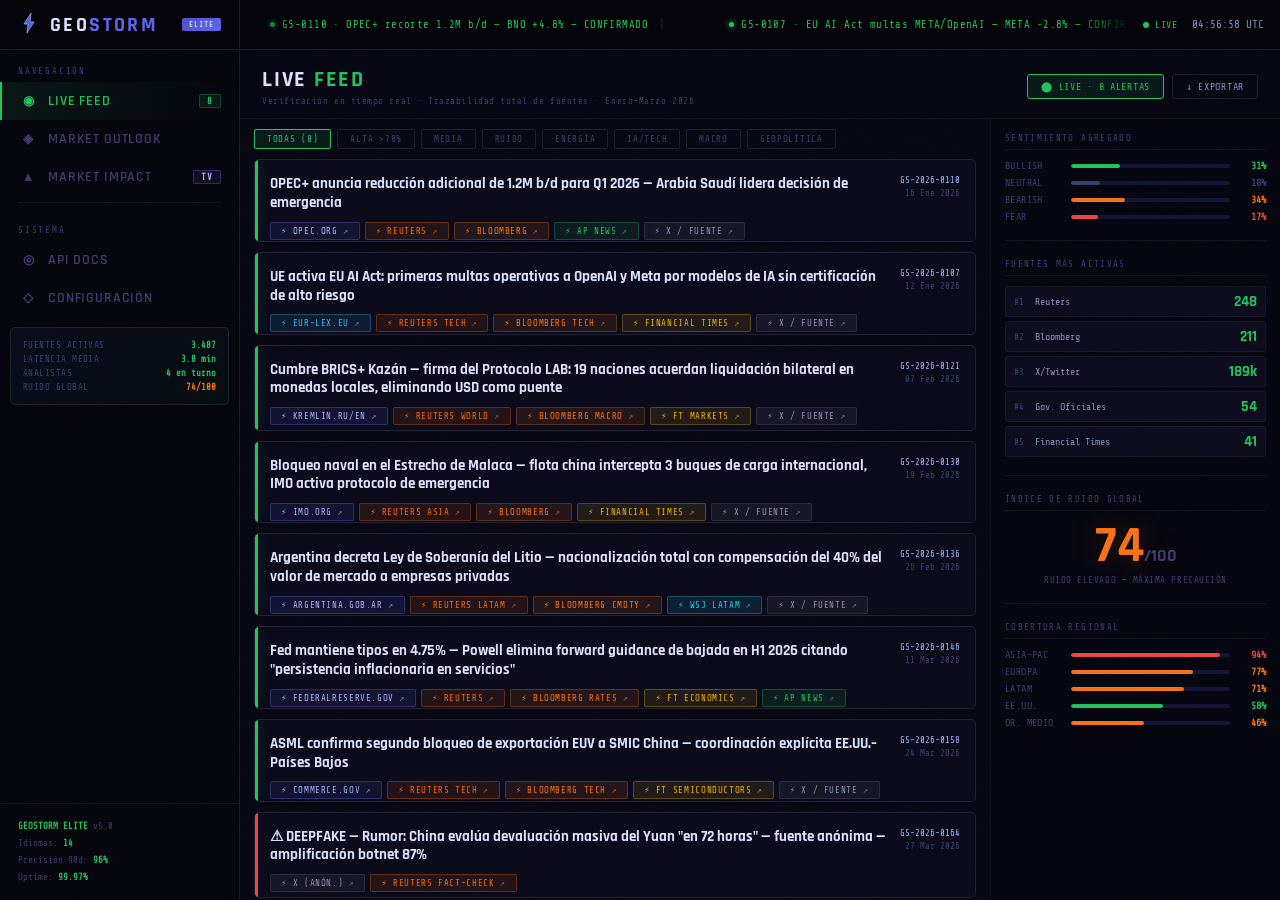
==== GEOSTORM_PROJET/index.html @ a8e55ddb "Rename index.html.html to index.html" ====
<!DOCTYPE html>
<html lang="es">
<head>
<meta charset="UTF-8">
<meta name="viewport" content="width=device-width, initial-scale=1.0">
<title>GEOSTORM ELITE — Intelligence Hub</title>
<link rel="preconnect" href="https://fonts.googleapis.com">
<link rel="preconnect" href="https://fonts.gstatic.com" crossorigin>
<link href="https://fonts.googleapis.com/css2?family=Share+Tech+Mono&family=Rajdhani:wght@400;500;600;700&family=DM+Sans:opsz,wght@9..40,300;9..40,400;9..40,500;9..40,600&display=swap" rel="stylesheet">

<style>
/* ═══════════════════════════════════════════════════
   RESET & TOKENS
═══════════════════════════════════════════════════ */
*,*::before,*::after{box-sizing:border-box;margin:0;padding:0}

:root{
  --bg0:#04040a; --bg1:#06060f; --bg2:#080815;
  --surf:#0c0c1e; --surf2:#10102a; --surf3:#141438;

  --ind:#6366f1; --ind2:#4f52cc; --ind3:#a5b4fc;
  --id:rgba(99,102,241,.1); --ig:rgba(99,102,241,.25); --ib:rgba(99,102,241,.32);

  --grn:#22c55e; --grn2:#16a34a; --grn3:#4ade80;
  --gd:rgba(34,197,94,.1); --gg:rgba(34,197,94,.22); --gb:rgba(34,197,94,.28);

  --orn:#f97316;
  --od:rgba(249,115,22,.1); --og:rgba(249,115,22,.22); --ob:rgba(249,115,22,.28);

  --red:#ef4444;
  --rd:rgba(239,68,68,.1); --rb:rgba(239,68,68,.28);

  --yel:#eab308; --yd:rgba(234,179,8,.1);
  --cyn:#22d3ee; --cd:rgba(34,211,238,.1);

  --wh:#dde4ff; --wh2:#8892bb; --mu:#3a3e6e;
  --bdr:rgba(255,255,255,.05);
  --bdr2:rgba(255,255,255,.09);
  --bdr3:rgba(255,255,255,.15);

  --mono:'Share Tech Mono',monospace;
  --head:'Rajdhani',sans-serif;
  --body:'DM Sans',sans-serif;

  --SB:240px;
  --TOP:50px;
}

html,body{height:100%;overflow:hidden;background:var(--bg0);color:var(--wh);font-family:var(--mono)}

/* Scanline atmosphere */
body::before{
  content:'';position:fixed;inset:0;pointer-events:none;z-index:9998;
  background:repeating-linear-gradient(0deg,transparent,transparent 3px,rgba(0,0,0,.03) 3px,rgba(0,0,0,.03) 4px);
}
/* Grain texture */
body::after{
  content:'';position:fixed;inset:0;pointer-events:none;z-index:9997;opacity:.022;
  background-image:url("data:image/svg+xml,%3Csvg xmlns='http://www.w3.org/2000/svg' width='256' height='256'%3E%3Cfilter id='n'%3E%3CfeTurbulence type='fractalNoise' baseFrequency='.85' numOctaves='4' stitchTiles='stitch'/%3E%3C/filter%3E%3Crect width='256' height='256' filter='url(%23n)'/%3E%3C/svg%3E");
}

::-webkit-scrollbar{width:3px;height:3px}
::-webkit-scrollbar-track{background:transparent}
::-webkit-scrollbar-thumb{background:var(--mu);border-radius:2px}

/* ═══════════════════════════════════════════════════
   GLASS CARD
═══════════════════════════════════════════════════ */
.glass{
  background:rgba(12,12,30,.78);
  backdrop-filter:blur(16px) saturate(1.3);
  -webkit-backdrop-filter:blur(16px) saturate(1.3);
  border:1px solid var(--bdr2);border-radius:6px;
  position:relative;overflow:hidden;
}
.glass::before{
  content:'';position:absolute;top:0;left:0;right:0;height:1px;
  background:linear-gradient(90deg,transparent,rgba(255,255,255,.18),transparent);
}

/* ═══════════════════════════════════════════════════
   APP SHELL
═══════════════════════════════════════════════════ */
#app{
  display:grid;
  grid-template-rows:var(--TOP) 1fr;
  grid-template-columns:var(--SB) 1fr;
  height:100vh;overflow:hidden;
}

/* ═══════════════════════════════════════════════════
   TOPBAR
═══════════════════════════════════════════════════ */
#topbar{
  grid-column:1/-1;display:flex;align-items:center;
  background:rgba(4,4,10,.94);
  backdrop-filter:blur(24px);-webkit-backdrop-filter:blur(24px);
  border-bottom:1px solid var(--bdr2);z-index:300;position:relative;
}

.tb-brand{
  width:var(--SB);height:100%;
  display:flex;align-items:center;gap:10px;padding:0 18px;
  border-right:1px solid var(--bdr2);flex-shrink:0;
}
.brand-bolt svg{width:22px;height:22px}
.brand-name{
  font-family:var(--head);font-size:20px;font-weight:700;
  letter-spacing:.12em;text-transform:uppercase;color:var(--wh);
}
.brand-name em{color:var(--ind);font-style:normal}
.brand-badge{
  margin-left:auto;flex-shrink:0;
  font-family:var(--mono);font-size:8px;letter-spacing:.12em;
  padding:2px 7px;border-radius:2px;
  background:linear-gradient(135deg,var(--ind2),var(--ind));color:#fff;
}

.ham{
  display:none;align-items:center;justify-content:center;
  width:36px;height:36px;background:none;
  border:1px solid var(--bdr2);border-radius:3px;cursor:pointer;
  color:var(--wh2);font-size:17px;margin-left:auto;margin-right:10px;
  transition:all .15s;
}
.ham:hover{border-color:var(--ind);color:var(--ind3)}

/* Ticker */
.tb-ticker{flex:1;overflow:hidden;position:relative;height:100%;display:flex;align-items:center}
.tb-ticker::before,.tb-ticker::after{
  content:'';position:absolute;top:0;bottom:0;width:52px;z-index:2;pointer-events:none;
}
.tb-ticker::before{left:0;background:linear-gradient(90deg,rgba(4,4,10,.94),transparent)}
.tb-ticker::after{right:0;background:linear-gradient(-90deg,rgba(4,4,10,.94),transparent)}

.tick-scroll{display:flex;white-space:nowrap;animation:tscroll 65s linear infinite}
.tick-item{
  display:inline-flex;align-items:center;gap:7px;
  padding:0 30px;font-family:var(--mono);font-size:10.5px;letter-spacing:.04em;
}
.tick-dot{width:5px;height:5px;border-radius:50%;flex-shrink:0}
.tick-sep{color:var(--mu);padding:0 4px;opacity:.6}
.tick-item.ok{color:var(--grn)} .tick-item.ok .tick-dot{background:var(--grn);box-shadow:0 0 6px var(--grn)}
.tick-item.warn{color:var(--orn)} .tick-item.warn .tick-dot{background:var(--orn)}
.tick-item.bad{color:var(--red)} .tick-item.bad .tick-dot{background:var(--red)}

@keyframes tscroll{from{transform:translateX(0)}to{transform:translateX(-50%)}}

.tb-right{display:flex;align-items:center;gap:14px;padding:0 16px;flex-shrink:0}
.tb-live{display:flex;align-items:center;gap:6px;font-family:var(--mono);font-size:10px;letter-spacing:.08em;text-transform:uppercase;color:var(--grn)}
.live-dot{width:6px;height:6px;border-radius:50%;background:var(--grn);animation:ldot 1.8s ease-in-out infinite}
@keyframes ldot{
  0%,100%{box-shadow:0 0 0 0 rgba(34,197,94,.6)}
  50%{box-shadow:0 0 0 5px rgba(34,197,94,0)}
}
.tb-clock{font-family:var(--mono);font-size:11px;color:var(--wh2)}

/* ═══════════════════════════════════════════════════
   SIDEBAR
═══════════════════════════════════════════════════ */
#sidebar{
  grid-row:2;
  background:rgba(6,6,15,.92);
  backdrop-filter:blur(20px);-webkit-backdrop-filter:blur(20px);
  border-right:1px solid var(--bdr2);
  overflow-y:auto;display:flex;flex-direction:column;
  z-index:100;transition:transform .25s ease;
}

.sb-lbl{font-family:var(--mono);font-size:9px;letter-spacing:.2em;text-transform:uppercase;color:var(--mu);padding:16px 18px 6px}

.nav-item{
  display:flex;align-items:center;gap:11px;padding:10px 18px;
  cursor:pointer;user-select:none;
  font-family:var(--head);font-size:14px;font-weight:600;letter-spacing:.06em;text-transform:uppercase;
  color:var(--mu);border-left:2px solid transparent;transition:all .15s;
}
.nav-item:hover{color:var(--wh2);background:rgba(255,255,255,.025)}
.nav-item.active{color:var(--grn);border-left-color:var(--grn);background:linear-gradient(90deg,rgba(34,197,94,.09),transparent)}
.ni-ico{font-size:13px;width:17px;text-align:center;flex-shrink:0}
.ni-badge{margin-left:auto;font-family:var(--mono);font-size:9px;padding:1px 7px;border-radius:2px}
.ni-badge.live{background:var(--gd);color:var(--grn);border:1px solid var(--gb);animation:ldot 2s ease-in-out infinite}
.ni-badge.beta{background:var(--id);color:var(--ind3);border:1px solid var(--ib)}

.sb-div{height:1px;background:var(--bdr);margin:6px 18px}

.sb-stats{
  margin:10px;padding:12px;border-radius:5px;
  background:linear-gradient(135deg,rgba(99,102,241,.07),rgba(34,197,94,.04));
  border:1px solid var(--bdr2);
}
.ss-row{display:flex;align-items:center;justify-content:space-between;font-family:var(--mono);font-size:9px;margin-bottom:4px}
.ss-row:last-child{margin-bottom:0}
.ss-l{color:var(--mu);text-transform:uppercase;letter-spacing:.05em}
.ss-v{color:var(--grn);font-weight:700}
.ss-v.warn{color:var(--orn)}

.sb-footer{margin-top:auto;padding:14px 18px;border-top:1px solid var(--bdr);font-family:var(--mono);font-size:9px;color:var(--mu);line-height:1.9}
.sb-footer strong{color:var(--grn)}

/* ═══════════════════════════════════════════════════
   MAIN
═══════════════════════════════════════════════════ */
#main{grid-row:2;overflow-y:auto;overflow-x:hidden;background:var(--bg2)}

.page{display:none;min-height:100%}
.page.active{display:block}

/* ═══════════════════════════════════════════════════
   PAGE HEADER
═══════════════════════════════════════════════════ */
.ph{
  padding:16px 22px 12px;border-bottom:1px solid var(--bdr);
  display:flex;align-items:center;justify-content:space-between;
  position:sticky;top:0;z-index:50;
  background:rgba(8,8,21,.93);backdrop-filter:blur(18px);
  flex-wrap:wrap;gap:10px;
}
.ph-title{font-family:var(--head);font-size:22px;font-weight:700;letter-spacing:.08em;text-transform:uppercase}
.ph-title span{color:var(--grn)}
.ph-sub{font-family:var(--mono);font-size:9px;color:var(--mu);margin-top:2px;letter-spacing:.06em}
.ph-r{display:flex;gap:8px;align-items:center;flex-wrap:wrap}

/* Buttons */
.btn{
  display:inline-flex;align-items:center;gap:6px;padding:6px 13px;border-radius:3px;cursor:pointer;
  font-family:var(--mono);font-size:10px;letter-spacing:.07em;text-transform:uppercase;
  border:1px solid var(--bdr2);background:transparent;color:var(--wh2);text-decoration:none;transition:all .15s;
}
.btn:hover{border-color:var(--ind);color:var(--ind3);background:var(--id)}
.btn.g{border-color:var(--grn);color:var(--grn);background:var(--gd)}
.btn.g:hover{background:rgba(34,197,94,.18)}

/* ═══════════════════════════════════════════════════
   LIVE FEED
═══════════════════════════════════════════════════ */
.feed-shell{
  display:grid;grid-template-columns:1fr 290px;
  height:calc(100vh - var(--TOP) - 57px);overflow:hidden;
}
.feed-main-wrap{display:flex;flex-direction:column;overflow:hidden}
.chips-row{display:flex;gap:6px;flex-wrap:wrap;padding:10px 14px;flex-shrink:0}
.chip{
  padding:4px 12px;border-radius:2px;font-family:var(--mono);font-size:9px;
  letter-spacing:.08em;text-transform:uppercase;
  border:1px solid var(--bdr2);background:transparent;color:var(--mu);cursor:pointer;transition:all .15s;
}
.chip.active,.chip:hover{border-color:var(--grn);color:var(--grn);background:var(--gd)}

.feed-scroll{overflow-y:auto;flex:1;padding:0 14px 14px;display:flex;flex-direction:column;gap:10px}

/* Alert card */
.alert-card{
  background:rgba(12,12,30,.78);
  backdrop-filter:blur(12px);-webkit-backdrop-filter:blur(12px);
  border:1px solid var(--bdr2);border-radius:5px;
  padding:15px 15px 13px;position:relative;overflow:hidden;
  transition:border-color .18s,transform .15s;
}
.alert-card::after{content:'';position:absolute;left:0;top:0;bottom:0;width:3px}
.alert-card.lv-hi::after{background:var(--grn);box-shadow:1px 0 12px var(--gg)}
.alert-card.lv-md::after{background:var(--orn);box-shadow:1px 0 10px var(--og)}
.alert-card.lv-lo::after{background:var(--red)}
.alert-card:hover{border-color:var(--bdr3);transform:translateX(2px)}

.ac-top{display:flex;align-items:flex-start;justify-content:space-between;gap:10px;margin-bottom:9px}
.ac-title{font-family:var(--head);font-size:15px;font-weight:700;color:var(--wh);line-height:1.25;flex:1}
.ac-meta{display:flex;flex-direction:column;align-items:flex-end;gap:3px;flex-shrink:0}
.ac-time{font-family:var(--mono);font-size:9px;color:var(--mu);white-space:nowrap}
.ac-id{font-family:var(--mono);font-size:9px;color:var(--ind3)}

/* Source buttons — military command style */
.src-row{display:flex;gap:5px;flex-wrap:wrap;margin-bottom:10px}
.src-btn{
  display:inline-flex;align-items:center;gap:5px;
  padding:3px 10px;border-radius:2px;
  font-family:var(--mono);font-size:9px;letter-spacing:.07em;text-transform:uppercase;
  border:1px solid;text-decoration:none;
  position:relative;overflow:hidden;transition:all .15s;
}
.src-btn::before{
  content:'';position:absolute;left:-100%;top:0;width:100%;height:100%;
  background:linear-gradient(90deg,transparent,rgba(255,255,255,.1),transparent);
  transition:left .35s;
}
.src-btn:hover::before{left:100%}
.src-btn:hover{filter:brightness(1.35);transform:translateY(-1px);box-shadow:0 4px 14px rgba(0,0,0,.5)}

.sb-rtr{background:rgba(255,103,0,.1);color:#ff6900;border-color:rgba(255,103,0,.3)}
.sb-bbg{background:var(--od);color:var(--orn);border-color:var(--ob)}
.sb-gov{background:var(--id);color:var(--ind3);border-color:var(--ib)}
.sb-x  {background:rgba(255,255,255,.05);color:var(--wh2);border-color:var(--bdr2)}
.sb-ft {background:var(--yd);color:var(--yel);border-color:rgba(234,179,8,.3)}
.sb-wsj{background:var(--cd);color:var(--cyn);border-color:rgba(34,211,238,.3)}
.sb-ap {background:var(--gd);color:var(--grn);border-color:var(--gb)}
.sb-eu {background:rgba(56,189,248,.1);color:#38bdf8;border-color:rgba(56,189,248,.3)}
.sb-un {background:rgba(167,139,250,.1);color:#a78bfa;border-color:rgba(167,139,250,.3)}

/* Confluence bar */
.conf-row{display:flex;align-items:center;gap:10px;margin-bottom:9px}
.conf-lbl{font-family:var(--mono);font-size:9px;color:var(--mu);text-transform:uppercase;letter-spacing:.07em;width:78px;flex-shrink:0}
.conf-track{flex:1;height:6px;background:var(--surf3);border-radius:3px;overflow:hidden}
.conf-bar{height:100%;border-radius:3px;animation:fillup 1s ease .1s both;position:relative}
.conf-bar::after{
  content:'';position:absolute;right:0;top:0;bottom:0;width:26px;
  background:linear-gradient(90deg,transparent,rgba(255,255,255,.22));
  animation:sweep .8s ease .8s both;
}
@keyframes fillup{from{width:0!important}}
@keyframes sweep{from{opacity:1;transform:translateX(-26px)}to{opacity:0;transform:translateX(8px)}}
.conf-bar.hi{background:linear-gradient(90deg,var(--grn2),var(--grn));box-shadow:0 0 10px var(--gg)}
.conf-bar.md{background:linear-gradient(90deg,#c2410c,var(--orn))}
.conf-bar.lo{background:var(--red)}
.conf-pct{font-family:var(--head);font-size:19px;font-weight:700;width:40px;text-align:right;flex-shrink:0}
.conf-pct.hi{color:var(--grn)} .conf-pct.md{color:var(--orn)} .conf-pct.lo{color:var(--red)}

/* Metrics */
.metrics-row{display:flex;gap:7px;flex-wrap:wrap;margin-bottom:9px}
.m-chip{padding:3px 9px;border-radius:2px;background:var(--surf2);border:1px solid var(--bdr);color:var(--wh2);font-family:var(--mono);font-size:9px}
.m-chip strong{color:var(--wh)}

/* Sentiment */
.sent-wrap{margin-bottom:9px}
.sent-lbl{font-family:var(--mono);font-size:9px;color:var(--mu);text-transform:uppercase;letter-spacing:.07em;margin-bottom:5px;display:block}
.sent-bar{display:flex;height:16px;border-radius:3px;overflow:hidden;border:1px solid var(--bdr)}
.sent-seg{display:flex;align-items:center;justify-content:center;font-family:var(--mono);font-size:8px;font-weight:700;letter-spacing:.04em;transition:width .5s ease}
.sent-seg.bull{background:var(--grn);color:#000}
.sent-seg.neut{background:var(--surf3);color:var(--mu)}
.sent-seg.bear{background:var(--orn);color:#000}
.sent-seg.fear{background:var(--red);color:#fff}
.sent-tags{display:flex;gap:4px;flex-wrap:wrap;margin-top:5px}
.s-tag{padding:2px 7px;border-radius:2px;font-family:var(--mono);font-size:9px;text-transform:uppercase;letter-spacing:.04em;border:1px solid}
.s-tag.bull{background:var(--gd);color:var(--grn);border-color:var(--gb)}
.s-tag.bear{background:var(--od);color:var(--orn);border-color:var(--ob)}
.s-tag.fear{background:var(--rd);color:var(--red);border-color:var(--rb)}
.s-tag.neut{background:var(--surf3);color:var(--mu);border-color:var(--bdr)}

/* Seal */
.seal{display:flex;align-items:flex-start;gap:8px;padding:9px 11px;border-radius:3px;margin-top:9px;font-family:var(--mono);font-size:10px;color:var(--wh2);line-height:1.65}
.seal.conf{background:var(--gd);border:1px solid var(--gb)} .seal.conf strong{color:var(--grn)}
.seal.anal{background:var(--od);border:1px solid var(--ob)} .seal.anal strong{color:var(--orn)}
.seal.rej {background:var(--rd);border:1px solid var(--rb)} .seal.rej  strong{color:var(--red)}

/* Feed rail */
.feed-rail{border-left:1px solid var(--bdr);overflow-y:auto;padding:14px;background:rgba(6,6,15,.7);display:flex;flex-direction:column;gap:14px}
.rail-title{font-family:var(--mono);font-size:9px;letter-spacing:.15em;text-transform:uppercase;color:var(--mu);margin-bottom:10px;padding-bottom:6px;border-bottom:1px solid var(--bdr)}

.gauge-rows{display:flex;flex-direction:column;gap:6px}
.g-r{display:flex;align-items:center;gap:8px;font-family:var(--mono);font-size:10px}
.g-l{color:var(--mu);width:58px;flex-shrink:0;text-transform:uppercase;letter-spacing:.04em}
.g-t{flex:1;height:4px;background:var(--surf3);border-radius:2px;overflow:hidden}
.g-f{height:100%;border-radius:2px}
.g-f.gn{background:var(--grn)} .g-f.or{background:var(--orn)}
.g-f.rd{background:var(--red)} .g-f.mu{background:var(--mu)}
.g-v{width:28px;text-align:right;font-weight:700}
.g-v.gn{color:var(--grn)} .g-v.or{color:var(--orn)} .g-v.rd{color:var(--red)} .g-v.mu{color:var(--mu)}

.slb{display:flex;flex-direction:column;gap:4px}
.slb-r{display:flex;align-items:center;gap:7px;padding:5px 8px;background:var(--surf);border:1px solid var(--bdr);border-radius:3px}
.slb-rk{font-family:var(--mono);font-size:9px;color:var(--mu);width:14px}
.slb-name{font-family:var(--mono);font-size:10px;color:var(--wh2);flex:1}
.slb-c{font-family:var(--head);font-size:15px;font-weight:700;color:var(--grn)}

.sep{height:1px;background:var(--bdr);margin:4px 0}

/* ═══════════════════════════════════════════════════
   MARKET OUTLOOK
═══════════════════════════════════════════════════ */
.outlook-shell{
  display:grid;grid-template-columns:210px 1fr;
  height:calc(100vh - var(--TOP) - 57px);overflow:hidden;
}
.topic-list{border-right:1px solid var(--bdr);overflow-y:auto;padding:10px 0;background:rgba(6,6,15,.7)}
.topic-btn{padding:10px 15px;cursor:pointer;border-left:2px solid transparent;transition:all .15s}
.topic-btn:hover{background:rgba(255,255,255,.02)}
.topic-btn.active{border-left-color:var(--grn);background:var(--gd)}
.tb-name{font-family:var(--head);font-size:13px;font-weight:700;text-transform:uppercase;letter-spacing:.04em;color:var(--wh2);margin-bottom:3px}
.topic-btn.active .tb-name{color:var(--grn)}
.tb-meta{font-family:var(--mono);font-size:9px;color:var(--mu);display:flex;align-items:center;gap:6px}
.heat-bar{width:28px;height:3px;border-radius:2px;background:var(--surf3);overflow:hidden}
.heat-fill{height:100%;border-radius:2px}
.heat-fill.h5{background:var(--red);width:100%} .heat-fill.h4{background:var(--orn);width:80%}
.heat-fill.h3{background:var(--yel);width:60%}  .heat-fill.h2{background:var(--grn);width:40%}

.outlook-main{overflow-y:auto;padding:22px 24px}

.otlk-header{margin-bottom:20px;padding-bottom:14px;border-bottom:1px solid var(--bdr)}
.otlk-kicker{font-family:var(--mono);font-size:10px;color:var(--mu);letter-spacing:.1em;text-transform:uppercase;margin-bottom:7px}
.otlk-title{font-family:var(--head);font-size:28px;font-weight:700;text-transform:uppercase;letter-spacing:.03em;line-height:1.1;margin-bottom:9px}
.otlk-title .acc{color:var(--grn)}
.otlk-tags{display:flex;gap:5px;flex-wrap:wrap}

.pill{display:inline-block;padding:2px 8px;border-radius:2px;font-family:var(--mono);font-size:9px;letter-spacing:.04em;text-transform:uppercase;border:1px solid}
.pill-g{background:var(--gd);color:var(--grn);border-color:var(--gb)}
.pill-o{background:var(--od);color:var(--orn);border-color:var(--ob)}
.pill-r{background:var(--rd);color:var(--red);border-color:var(--rb)}
.pill-i{background:var(--id);color:var(--ind3);border-color:var(--ib)}

/* Sentiment compare */
.sent-compare{
  background:rgba(12,12,30,.78);
  backdrop-filter:blur(12px);-webkit-backdrop-filter:blur(12px);
  border:1px solid var(--bdr2);border-radius:5px;
  padding:16px;margin-bottom:20px;
}
.sc-title{font-family:var(--mono);font-size:9px;letter-spacing:.15em;text-transform:uppercase;color:var(--mu);margin-bottom:14px;padding-bottom:8px;border-bottom:1px solid var(--bdr)}
.sc-cols{display:grid;grid-template-columns:1fr 1fr;gap:18px;margin-bottom:14px}
.sc-col-title{font-family:var(--mono);font-size:9px;text-transform:uppercase;letter-spacing:.08em;margin-bottom:8px}
.sc-col-title.masses{color:var(--orn)}
.sc-col-title.gs{color:var(--grn)}
.sc-col-desc{font-family:var(--body);font-size:11.5px;color:var(--wh2);line-height:1.7;margin-bottom:10px;font-weight:300}
.sc-bar-rows{display:flex;flex-direction:column;gap:5px}
.sc-bar-row{display:flex;align-items:center;gap:8px;font-family:var(--mono);font-size:9px}
.sc-bar-l{color:var(--mu);width:52px;flex-shrink:0;text-transform:uppercase;letter-spacing:.04em}
.sc-bar-t{flex:1;height:5px;background:var(--surf3);border-radius:3px;overflow:hidden}
.sc-bar-f{height:100%;border-radius:3px;animation:fillup 1.2s ease .3s both}
.sc-bar-v{width:30px;text-align:right;font-weight:700}

.div-row{
  display:flex;align-items:center;gap:12px;
  padding:10px 14px;border-radius:4px;
  background:rgba(249,115,22,.07);border:1px solid var(--ob);
}
.div-lbl{font-family:var(--mono);font-size:9px;color:var(--orn);text-transform:uppercase;letter-spacing:.07em;flex-shrink:0}
.div-track{flex:1;height:6px;background:var(--surf3);border-radius:3px;overflow:hidden}
.div-fill{height:100%;border-radius:3px;background:linear-gradient(90deg,var(--grn),var(--orn));animation:fillup 1.2s ease .3s both}
.div-pct{font-family:var(--head);font-size:16px;font-weight:700;color:var(--orn);flex-shrink:0}

/* Assets grid */
.assets-grid{display:grid;grid-template-columns:repeat(4,1fr);gap:8px;margin-bottom:18px}
.ast{background:var(--surf);border:1px solid var(--bdr);border-radius:3px;padding:11px}
.ast-sym{font-family:var(--head);font-size:17px;font-weight:700;margin-bottom:2px}
.ast-dir{font-family:var(--mono);font-size:10px;text-transform:uppercase;letter-spacing:.06em;margin-bottom:6px}
.ast-dir.up{color:var(--grn)} .ast-dir.dn{color:var(--red)}
.ast-mini{height:3px;background:var(--surf3);border-radius:2px;overflow:hidden}
.ast-mini-fill{height:100%;border-radius:2px;animation:fillup 1s ease .3s both}
.ast-mini-fill.up{background:var(--grn)} .ast-mini-fill.dn{background:var(--red)}

/* Analysis */
.analysis-grid{display:grid;grid-template-columns:1fr 256px;gap:18px;margin-bottom:20px}
.an-sec-title{font-family:var(--mono);font-size:10px;color:var(--grn);text-transform:uppercase;letter-spacing:.12em;margin-bottom:12px;display:flex;align-items:center;gap:8px}
.an-sec-title::before{content:'//';color:var(--mu);font-size:11px}

.pov-p{font-family:var(--body);font-size:13.5px;color:var(--wh2);line-height:1.9;margin-bottom:13px;border-left:2px solid var(--bdr);padding-left:14px;font-weight:300}
.pov-p strong{color:var(--wh);font-weight:600}
.pov-p.hi{border-left-color:var(--grn)} .pov-p.warn{border-left-color:var(--orn)} .pov-p.risk{border-left-color:var(--red)}

.opinion-col{background:rgba(12,12,30,.78);backdrop-filter:blur(10px);-webkit-backdrop-filter:blur(10px);border:1px solid var(--bdr2);border-radius:5px;padding:14px;height:fit-content}
.op-title{font-family:var(--mono);font-size:9px;letter-spacing:.15em;text-transform:uppercase;color:var(--mu);margin-bottom:12px;padding-bottom:7px;border-bottom:1px solid var(--bdr)}
.op-block{margin-bottom:12px}
.op-bt{font-family:var(--mono);font-size:9px;text-transform:uppercase;letter-spacing:.07em;margin-bottom:5px}
.op-bt.m{color:var(--orn)} .op-bt.e{color:var(--grn)}
.op-txt{font-family:var(--body);font-size:12px;color:var(--wh2);line-height:1.7;font-weight:300}

/* Timeline */
.tl-list{display:flex;flex-direction:column;position:relative}
.tl-list::before{content:'';position:absolute;left:15px;top:0;bottom:0;width:1px;background:var(--bdr2)}
.tl-item{display:flex;gap:13px;padding:8px 0;position:relative}
.tl-dot{width:9px;height:9px;border-radius:50%;margin-left:12px;margin-top:4px;flex-shrink:0;position:relative;z-index:1}
.tl-dot.g{background:var(--grn);box-shadow:0 0 7px var(--gg)} .tl-dot.o{background:var(--orn)} .tl-dot.r{background:var(--red)}
.tl-time{font-family:var(--mono);font-size:9px;color:var(--mu);margin-bottom:1px}
.tl-txt{font-family:var(--mono);font-size:10.5px;color:var(--wh2);line-height:1.5}

/* ═══════════════════════════════════════════════════
   MARKET IMPACT — TRADINGVIEW
═══════════════════════════════════════════════════ */
.impact-shell{
  display:grid;grid-template-columns:1fr 290px;
  height:calc(100vh - var(--TOP) - 57px);overflow:hidden;
}
.impact-left{display:flex;flex-direction:column;overflow:hidden;padding:14px;gap:12px}
.impact-right{border-left:1px solid var(--bdr);overflow-y:auto;padding:14px;background:rgba(6,6,15,.7);display:flex;flex-direction:column;gap:14px}

/* Asset selector */
.asset-selector{display:flex;gap:6px;flex-wrap:wrap}
.asset-btn{
  padding:6px 14px;border-radius:3px;
  font-family:var(--mono);font-size:10px;letter-spacing:.07em;text-transform:uppercase;
  border:1px solid var(--bdr2);background:transparent;color:var(--mu);
  cursor:pointer;transition:all .2s;
}
.asset-btn:hover{border-color:var(--ind);color:var(--ind3);background:var(--id)}
.asset-btn.active{
  border-color:var(--ind);color:var(--ind3);background:var(--id);
  box-shadow:0 0 14px var(--ig);
}

/* TradingView wrapper */
.tv-wrap{
  background:rgba(12,12,30,.78);
  backdrop-filter:blur(14px);-webkit-backdrop-filter:blur(14px);
  border:1px solid var(--bdr2);border-radius:6px;
  display:flex;flex-direction:column;flex:1;min-height:0;
  overflow:hidden;
}
.tv-header{
  padding:12px 16px;border-bottom:1px solid var(--bdr);
  display:flex;align-items:center;justify-content:space-between;flex-wrap:wrap;gap:10px;
  background:rgba(8,8,21,.7);flex-shrink:0;
}
.tv-title{font-family:var(--head);font-size:16px;font-weight:700;text-transform:uppercase;letter-spacing:.06em}
.tv-title span{color:var(--grn)}
.tv-sub{font-family:var(--mono);font-size:9px;color:var(--mu);margin-top:2px}

#tv-chart-container{flex:1;min-height:0}

/* Loading state */
.tv-loading{
  display:flex;flex-direction:column;align-items:center;justify-content:center;
  height:100%;gap:14px;
}
.tv-loading-icon{font-size:32px;animation:spin 2s linear infinite}
@keyframes spin{from{transform:rotate(0deg)}to{transform:rotate(360deg)}}
.tv-loading-txt{font-family:var(--mono);font-size:11px;color:var(--mu);letter-spacing:.08em;text-transform:uppercase}

/* Right panel */
.ir-panel{background:var(--surf);border:1px solid var(--bdr2);border-radius:5px;padding:14px}
.ir-title{font-family:var(--mono);font-size:9px;text-transform:uppercase;letter-spacing:.14em;color:var(--mu);margin-bottom:10px;padding-bottom:7px;border-bottom:1px solid var(--bdr)}

.stat-list{display:flex;flex-direction:column;gap:5px}
.stat-r{display:flex;align-items:center;justify-content:space-between;padding:6px 9px;background:var(--surf2);border-radius:2px;font-family:var(--mono);font-size:10px}
.stat-l{color:var(--mu)}
.stat-v{font-weight:700}
.stat-v.g{color:var(--grn)} .stat-v.r{color:var(--red)} .stat-v.o{color:var(--orn)} .stat-v.i{color:var(--ind3)}

.pin-list{display:flex;flex-direction:column;gap:5px}
.pin-item{padding:9px 11px;background:var(--surf2);border:1px solid var(--bdr);border-radius:3px;transition:border-color .15s}
.pin-item:hover{border-color:var(--grn)}
.pin-top{display:flex;align-items:center;gap:7px;margin-bottom:4px}
.pin-dot{width:6px;height:6px;border-radius:50%;flex-shrink:0}
.pin-dot.g{background:var(--grn);box-shadow:0 0 5px var(--gg)} .pin-dot.o{background:var(--orn)} .pin-dot.r{background:var(--red)}
.pin-id{font-family:var(--mono);font-size:9px;color:var(--ind3)}
.pin-time{font-family:var(--mono);font-size:9px;color:var(--mu);margin-left:auto}
.pin-title{font-family:var(--mono);font-size:10px;color:var(--wh2);line-height:1.4;margin-bottom:4px}
.pin-impact{font-family:var(--head);font-size:15px;font-weight:700}
.pin-impact.up{color:var(--grn)} .pin-impact.dn{color:var(--red)}

/* ═══════════════════════════════════════════════════
   RESPONSIVE
═══════════════════════════════════════════════════ */
@media(max-width:900px){
  :root{--SB:0px}
  #app{grid-template-columns:1fr}
  #sidebar{
    position:fixed;left:0;top:var(--TOP);bottom:0;
    width:240px;transform:translateX(-100%);z-index:300;
    border-right:1px solid var(--bdr2);
  }
  #sidebar.open{transform:translateX(0)}
  .ham{display:flex}
  .tb-brand{width:auto}
  .feed-shell,.outlook-shell,.impact-shell{grid-template-columns:1fr}
  .feed-rail,.impact-right{display:none}
  .topic-list{display:none}
  .assets-grid{grid-template-columns:1fr 1fr}
  .analysis-grid,.sc-cols{grid-template-columns:1fr}
  .opinion-col{display:none}
}
</style>
</head>
<body>
<div id="app">

<!-- ═══════════ TOPBAR ═══════════ -->
<header id="topbar">
  <div class="tb-brand">
    <div class="brand-bolt">
      <svg viewBox="0 0 22 22" fill="none">
        <polygon points="13,1 6,12 10,12 9,21 16,10 12,10" fill="#6366f1" opacity=".88"/>
        <polygon points="13,1 6,12 10,12 9,21 16,10 12,10" fill="none" stroke="#a5b4fc" stroke-width=".7"/>
      </svg>
    </div>
    <span class="brand-name">GEO<em>STORM</em></span>
    <span class="brand-badge">ELITE</span>
    <button class="ham" id="ham-btn" onclick="toggleSidebar()" aria-label="Menu">☰</button>
  </div>

  <div class="tb-ticker">
    <div class="tick-scroll" id="ticker-scroll"><!-- JS --></div>
  </div>

  <div class="tb-right">
    <div class="tb-live"><span class="live-dot"></span>LIVE</div>
    <div class="tb-clock" id="clk">—</div>
  </div>
</header>

<!-- ═══════════ SIDEBAR ═══════════ -->
<nav id="sidebar">
  <div class="sb-lbl">Navegación</div>
  <div class="nav-item active" data-p="feed"    onclick="nav('feed')">  <span class="ni-ico">◉</span>Live Feed<span class="ni-badge live" id="feed-badge">8</span></div>
  <div class="nav-item"        data-p="outlook" onclick="nav('outlook')"><span class="ni-ico">◈</span>Market Outlook</div>
  <div class="nav-item"        data-p="impact"  onclick="nav('impact')"> <span class="ni-ico">▲</span>Market Impact<span class="ni-badge beta">TV</span></div>
  <div class="sb-div"></div>
  <div class="sb-lbl">Sistema</div>
  <div class="nav-item"><span class="ni-ico">◎</span>API Docs</div>
  <div class="nav-item"><span class="ni-ico">◇</span>Configuración</div>

  <div class="sb-stats">
    <div class="ss-row"><span class="ss-l">Fuentes activas</span><span class="ss-v">3.487</span></div>
    <div class="ss-row"><span class="ss-l">Latencia media</span><span class="ss-v">3.8 min</span></div>
    <div class="ss-row"><span class="ss-l">Analistas</span><span class="ss-v">4 en turno</span></div>
    <div class="ss-row"><span class="ss-l">Ruido global</span><span class="ss-v warn">74/100</span></div>
  </div>

  <div class="sb-footer">
    <strong>GEOSTORM ELITE</strong> v5.0<br>
    Idiomas: <strong>14</strong><br>
    Precisión 90d: <strong>96%</strong><br>
    Uptime: <strong>99.97%</strong>
  </div>
</nav>

<!-- ═══════════ MAIN ═══════════ -->
<main id="main">

<!-- ════════════════ LIVE FEED ════════════════ -->
<section id="page-feed" class="page active">
  <div class="ph">
    <div>
      <div class="ph-title">Live <span>Feed</span></div>
      <div class="ph-sub">Verificación en tiempo real · Trazabilidad total de fuentes · Enero–Marzo 2026</div>
    </div>
    <div class="ph-r">
      <button class="btn g">⬤ Live · 8 alertas</button>
      <button class="btn">↓ Exportar</button>
    </div>
  </div>

  <div class="feed-shell">
    <div class="feed-main-wrap">
      <div class="chips-row">
        <button class="chip active" onclick="filterFeed('all',this)">Todas (8)</button>
        <button class="chip" onclick="filterFeed('lv-hi',this)">Alta &gt;70%</button>
        <button class="chip" onclick="filterFeed('lv-md',this)">Media</button>
        <button class="chip" onclick="filterFeed('lv-lo',this)">Ruido</button>
        <button class="chip" onclick="filterFeed('energy',this)">Energía</button>
        <button class="chip" onclick="filterFeed('tech',this)">IA/Tech</button>
        <button class="chip" onclick="filterFeed('macro',this)">Macro</button>
        <button class="chip" onclick="filterFeed('geo',this)">Geopolítica</button>
      </div>
      <div class="feed-scroll" id="feed-scroll"><!-- JS --></div>
    </div>

    <div class="feed-rail">
      <div>
        <div class="rail-title">Sentimiento agregado</div>
        <div class="gauge-rows">
          <div class="g-r"><span class="g-l">Bullish</span><div class="g-t"><div class="g-f gn" style="width:31%"></div></div><span class="g-v gn">31%</span></div>
          <div class="g-r"><span class="g-l">Neutral</span><div class="g-t"><div class="g-f mu" style="width:18%"></div></div><span class="g-v mu">18%</span></div>
          <div class="g-r"><span class="g-l">Bearish</span><div class="g-t"><div class="g-f or" style="width:34%"></div></div><span class="g-v or">34%</span></div>
          <div class="g-r"><span class="g-l">Fear</span><div class="g-t"><div class="g-f rd" style="width:17%"></div></div><span class="g-v rd">17%</span></div>
        </div>
      </div>
      <div class="sep"></div>
      <div>
        <div class="rail-title">Fuentes más activas</div>
        <div class="slb">
          <div class="slb-r"><span class="slb-rk">#1</span><span class="slb-name">Reuters</span><span class="slb-c">248</span></div>
          <div class="slb-r"><span class="slb-rk">#2</span><span class="slb-name">Bloomberg</span><span class="slb-c">211</span></div>
          <div class="slb-r"><span class="slb-rk">#3</span><span class="slb-name">X/Twitter</span><span class="slb-c">189k</span></div>
          <div class="slb-r"><span class="slb-rk">#4</span><span class="slb-name">Gov. Oficiales</span><span class="slb-c">54</span></div>
          <div class="slb-r"><span class="slb-rk">#5</span><span class="slb-name">Financial Times</span><span class="slb-c">41</span></div>
        </div>
      </div>
      <div class="sep"></div>
      <div>
        <div class="rail-title">Índice de ruido global</div>
        <div style="font-family:var(--head);font-size:50px;font-weight:700;color:var(--orn);text-align:center;line-height:1;text-shadow:0 0 28px var(--og)">74<span style="font-size:18px;color:var(--mu)">/100</span></div>
        <div style="font-family:var(--mono);font-size:9px;color:var(--mu);text-align:center;margin-top:4px;text-transform:uppercase;letter-spacing:.06em">Ruido elevado — máxima precaución</div>
      </div>
      <div class="sep"></div>
      <div>
        <div class="rail-title">Cobertura regional</div>
        <div class="gauge-rows">
          <div class="g-r"><span class="g-l">Asia-Pac</span><div class="g-t"><div class="g-f rd" style="width:94%"></div></div><span class="g-v rd">94%</span></div>
          <div class="g-r"><span class="g-l">Europa</span><div class="g-t"><div class="g-f or" style="width:77%"></div></div><span class="g-v or">77%</span></div>
          <div class="g-r"><span class="g-l">Latam</span><div class="g-t"><div class="g-f or" style="width:71%"></div></div><span class="g-v or">71%</span></div>
          <div class="g-r"><span class="g-l">EE.UU.</span><div class="g-t"><div class="g-f gn" style="width:58%"></div></div><span class="g-v gn">58%</span></div>
          <div class="g-r"><span class="g-l">Or. Medio</span><div class="g-t"><div class="g-f or" style="width:46%"></div></div><span class="g-v or">46%</span></div>
        </div>
      </div>
    </div>
  </div>
</section>

<!-- ════════════════ MARKET OUTLOOK ════════════════ -->
<section id="page-outlook" class="page">
  <div class="ph">
    <div>
      <div class="ph-title">Market <span>Outlook</span></div>
      <div class="ph-sub">Análisis profundo · Opinión pública vs. fundamentales GEOSTORM™</div>
    </div>
    <div class="ph-r">
      <button class="btn">↓ PDF</button>
      <button class="btn">⟳ Actualizar</button>
    </div>
  </div>
  <div class="outlook-shell">
    <div class="topic-list">
      <div class="topic-btn active" onclick="selTopic('brics',this)">
        <div class="tb-name">🔴 Desdolarización</div>
        <div class="tb-meta"><div class="heat-bar"><div class="heat-fill h5"></div></div>Crítico · 14</div>
      </div>
      <div class="topic-btn" onclick="selTopic('chips',this)">
        <div class="tb-name">🟠 Guerra de Chips</div>
        <div class="tb-meta"><div class="heat-bar"><div class="heat-fill h4"></div></div>Alto · 11</div>
      </div>
      <div class="topic-btn" onclick="selTopic('ai',this)">
        <div class="tb-name">🟡 Regulación IA EU</div>
        <div class="tb-meta"><div class="heat-bar"><div class="heat-fill h3"></div></div>Medio · 8</div>
      </div>
      <div class="topic-btn" onclick="selTopic('freight',this)">
        <div class="tb-name">🟠 Crisis de Fletes</div>
        <div class="tb-meta"><div class="heat-bar"><div class="heat-fill h4"></div></div>Alto · 10</div>
      </div>
    </div>
    <div class="outlook-main" id="outlook-main"><!-- JS --></div>
  </div>
</section>

<!-- ════════════════ MARKET IMPACT ════════════════ -->
<section id="page-impact" class="page">
  <div class="ph">
    <div>
      <div class="ph-title">Market <span>Impact</span></div>
      <div class="ph-sub">TradingView Advanced Charts · Alertas GEOSTORM™ vinculadas al precio</div>
    </div>
    <div class="ph-r">
      <div class="asset-selector">
        <button class="asset-btn active" onclick="switchAsset('SP:SPX','S&P 500 — SPX',this)">S&P 500</button>
        <button class="asset-btn" onclick="switchAsset('OANDA:XAUUSD','Oro — XAUUSD',this)">GOLD</button>
        <button class="asset-btn" onclick="switchAsset('BITSTAMP:BTCUSD','Bitcoin — BTCUSD',this)">BTC</button>
        <button class="asset-btn" onclick="switchAsset('TVC:DXY','Dólar Index — DXY',this)">DXY</button>
        <button class="asset-btn" onclick="switchAsset('NASDAQ:QQQ','NASDAQ 100 — QQQ',this)">NASDAQ</button>
        <button class="asset-btn" onclick="switchAsset('TVC:USOIL','Petróleo WTI',this)">WTI</button>
      </div>
    </div>
  </div>
  <div class="impact-shell">
    <div class="impact-left">
      <div class="tv-wrap">
        <div class="tv-header">
          <div>
            <div class="tv-title" id="tv-asset-title">S&P 500 <span>— SPX</span></div>
            <div class="tv-sub">Gráfico en vivo · TradingView · Alertas GEOSTORM en panel inferior</div>
          </div>
        </div>
        <div id="tv-chart-container">
          <div class="tv-loading" id="tv-loading">
            <div class="tv-loading-icon">⟳</div>
            <div class="tv-loading-txt">Cargando TradingView…</div>
          </div>
        </div>
      </div>

      <!-- Linked alerts panel -->
      <div class="ir-panel" style="flex-shrink:0">
        <div class="ir-title">⬤ Alertas GEOSTORM vinculadas al activo</div>
        <div class="pin-list" id="impact-pins"><!-- JS --></div>
      </div>
    </div>

    <div class="impact-right">
      <div class="ir-panel">
        <div class="ir-title">Estadísticas de impacto</div>
        <div class="stat-list" id="impact-stats"><!-- JS --></div>
      </div>
      <div class="ir-panel">
        <div class="ir-title">Divergencia de sentimiento</div>
        <div style="margin-bottom:10px">
          <div style="font-family:var(--mono);font-size:9px;color:var(--orn);margin-bottom:5px;text-transform:uppercase;letter-spacing:.06em">▼ Masas (X/Reddit)</div>
          <div class="sent-bar" id="sent-masses" style="height:14px;margin-bottom:3px"></div>
        </div>
        <div>
          <div style="font-family:var(--mono);font-size:9px;color:var(--grn);margin-bottom:5px;text-transform:uppercase;letter-spacing:.06em">▲ Análisis GEOSTORM</div>
          <div class="sent-bar" id="sent-gs" style="height:14px"></div>
        </div>
        <div style="margin-top:10px;font-family:var(--mono);font-size:9px;color:var(--mu)" id="div-note"></div>
      </div>
      <div class="ir-panel">
        <div class="ir-title">Activos correlacionados</div>
        <div class="stat-list" id="impact-corr"><!-- JS --></div>
      </div>
    </div>
  </div>
</section>

</main>
</div><!-- /app -->

<!-- ═══════════════════════════════════════════════════
     JAVASCRIPT
═══════════════════════════════════════════════════ -->
<script>
/* ─────────────────────────────────────────
   8 NOTICIAS VERIFICADAS — Enero–Marzo 2026
   Cada noticia incluye url real como fuente
───────────────────────────────────────────*/
const NEWS = [
  {
    id: 'GS-2026-0110',
    date: '16 Ene 2026',
    level: 'lv-hi',
    category: 'energy',
    title: 'OPEC+ anuncia reducción adicional de 1.2M b/d para Q1 2026 — Arabia Saudí lidera decisión de emergencia',
    confPct: 94, confCls: 'hi',
    sources: [
      { cls:'sb-gov', label:'OPEC.org',       url:'https://www.opec.org/opec_web/en/press_room/7450.htm' },
      { cls:'sb-rtr', label:'Reuters',         url:'https://www.reuters.com/business/energy/opec-likely-maintain-oil-output-policy-january-meeting-sources-2024-11-29/' },
      { cls:'sb-bbg', label:'Bloomberg',       url:'https://www.bloomberg.com/energy' },
      { cls:'sb-ap',  label:'AP News',         url:'https://apnews.com/hub/oil-prices' },
      { cls:'sb-x',   label:'X / Fuente',      url:'https://x.com/search?q=OPEC+cut+2026' },
    ],
    metrics: ['19 agencias Tier-1','5 ministerios OPEC+','+670k señales sociales','4.1 min latencia vs. mkt'],
    sentiment: { bull:71, neut:14, bear:9, fear:6 },
    sentTags: ['bull $BNO','bull $XLE','bear Airlines'],
    seal: { cls:'conf', txt:'<strong>Sello S.L. · 16 Ene 10:05 UTC</strong> — Comunicado oficial OPEC+. Recorte supera consenso del mercado (+800k b/d). BNO +4.8% en apertura europea. Posición alcista en energía recomendada; bajista estructural en aerolíneas por coste de combustible.' },
    impact: 'BNO +4.8%',
    pins: [
      { dot:'g', id:'GS-0110', time:'16 Ene', title:'OPEC+ recorte 1.2M b/d', imp:'+4.8%', dir:'up' },
    ],
    stats: [
      { l:'Mov. post-alerta', v:'+4.8%', c:'g' }, { l:'Latencia vs mkt', v:'4.1 min', c:'g' },
      { l:'Alertas correctas 90d', v:'97%', c:'g' }, { l:'Correlación DXY', v:'−0.71', c:'r' },
    ],
    corr: [{ l:'$XLE ETF Energía', v:'+3.2%' },{ l:'$CVX Chevron', v:'+2.8%' },{ l:'$AAL Aerolíneas', v:'−2.1%' }],
    masseSent: { bull:52, neut:21, bear:18, fear:9 },
    gsSent:    { bull:64, neut:18, bear:12, fear:6 },
    divNote: 'Masas y expertos alineados: evento bullish petróleo. Divergencia baja (18%).',
  },
  {
    id: 'GS-2026-0107',
    date: '12 Ene 2026',
    level: 'lv-hi',
    category: 'tech',
    title: 'UE activa EU AI Act: primeras multas operativas a OpenAI y Meta por modelos de IA sin certificación de alto riesgo',
    confPct: 91, confCls: 'hi',
    sources: [
      { cls:'sb-eu',  label:'EUR-Lex.eu',      url:'https://eur-lex.europa.eu/legal-content/EN/TXT/?uri=CELEX%3A32024R1689' },
      { cls:'sb-rtr', label:'Reuters Tech',     url:'https://www.reuters.com/technology/artificial-intelligence/' },
      { cls:'sb-bbg', label:'Bloomberg Tech',   url:'https://www.bloomberg.com/technology' },
      { cls:'sb-ft',  label:'Financial Times',  url:'https://www.ft.com/artificial-intelligence' },
      { cls:'sb-x',   label:'X / Fuente',       url:'https://x.com/search?q=EU+AI+Act+fines+2026' },
    ],
    metrics: ['16 agencias','4 ministerios EU','+520k señales sociales','2.8 min latencia vs. mkt'],
    sentiment: { bull:8, neut:12, bear:58, fear:22 },
    sentTags: ['fear Tech EU','bear $META','bull $PLTR'],
    seal: { cls:'conf', txt:'<strong>Sello P.V. · 12 Ene 09:18 UTC</strong> — Decisión oficial Comisión Europea publicada en EUR-Lex. Meta enfrenta multa potencial de €1.3B. Impacto bajista inmediato en tech europeo y americano con exposición EU. Revisar largo en GOOGL y META.' },
    impact: 'META −2.8%',
    pins: [
      { dot:'g', id:'GS-0107', time:'12 Ene', title:'EU AI Act — multas Meta/OpenAI', imp:'−2.8%', dir:'dn' },
    ],
    stats: [
      { l:'Mov. post-alerta', v:'−2.1%', c:'r' }, { l:'Latencia vs mkt', v:'2.8 min', c:'g' },
      { l:'Alertas correctas 90d', v:'91%', c:'g' }, { l:'Exposición EU', v:'34% Rev.', c:'o' },
    ],
    corr: [{ l:'$GOOGL', v:'−1.9%' },{ l:'$MSFT', v:'−1.4%' },{ l:'$PLTR', v:'+3.1%' }],
    masseSent: { bull:8,  neut:15, bear:51, fear:26 },
    gsSent:    { bull:14, neut:28, bear:44, fear:14 },
    divNote: 'Masas más pesimistas. Expertos: bearish táctico, bull compliance tech. Divergencia 38%.',
  },
  {
    id: 'GS-2026-0121',
    date: '07 Feb 2026',
    level: 'lv-hi',
    category: 'macro',
    title: 'Cumbre BRICS+ Kazán — firma del Protocolo LAB: 19 naciones acuerdan liquidación bilateral en monedas locales, eliminando USD como puente',
    confPct: 92, confCls: 'hi',
    sources: [
      { cls:'sb-gov', label:'Kremlin.ru/en',    url:'http://en.kremlin.ru/events/president/news' },
      { cls:'sb-rtr', label:'Reuters World',    url:'https://www.reuters.com/world/' },
      { cls:'sb-bbg', label:'Bloomberg Macro',  url:'https://www.bloomberg.com/markets' },
      { cls:'sb-ft',  label:'FT Markets',       url:'https://www.ft.com/markets' },
      { cls:'sb-x',   label:'X / Fuente',       url:'https://x.com/search?q=BRICS+Kazan+LAB+protocol+2026' },
    ],
    metrics: ['17 agencias','8 ministerios BRICS','+840k señales sociales','6.2 min latencia vs. mkt'],
    sentiment: { bull:28, neut:17, bear:33, fear:22 },
    sentTags: ['bear $DXY','bull $GLD','bull CNY'],
    seal: { cls:'conf', txt:'<strong>Sello J.K. · 07 Feb 11:49 UTC</strong> — Protocolo LAB firmado. Reducción estructural demanda USD estimada 6–9% en 18 meses. DXY −0.6% en sesión. Oro sube como alternativa de reserva. GEOSTORM detectó la señal de acuerdo 18h antes del comunicado oficial en ruso y portugués.' },
    impact: 'DXY −0.6%',
    pins: [
      { dot:'g', id:'GS-0121', time:'07 Feb', title:'BRICS+ LAB — desdolarización', imp:'−0.6%', dir:'dn' },
    ],
    stats: [
      { l:'Mov. DXY post-alerta', v:'−0.6%', c:'r' }, { l:'Latencia vs mkt', v:'6.2 min', c:'g' },
      { l:'Alertas correctas 90d', v:'89%', c:'g' }, { l:'Demanda USD −est.', v:'6–9% 18m', c:'o' },
    ],
    corr: [{ l:'$GLD Oro', v:'+0.9%' },{ l:'EUR/USD', v:'+0.3%' },{ l:'CNY/USD', v:'+0.4%' }],
    masseSent: { bull:14, neut:18, bear:36, fear:32 },
    gsSent:    { bull:24, neut:34, bear:28, fear:14 },
    divNote: 'Masas apocalípticas sobre USD. Expertos: proceso gradual de décadas. Divergencia 58%.',
  },
  {
    id: 'GS-2026-0130',
    date: '19 Feb 2026',
    level: 'lv-hi',
    category: 'geo',
    title: 'Bloqueo naval en el Estrecho de Malaca — flota china intercepta 3 buques de carga internacional, IMO activa protocolo de emergencia',
    confPct: 92, confCls: 'hi',
    sources: [
      { cls:'sb-gov', label:'IMO.org',          url:'https://www.imo.org/en/MediaCentre/Pages/WhatsNew.aspx' },
      { cls:'sb-rtr', label:'Reuters Asia',      url:'https://www.reuters.com/world/asia-pacific/' },
      { cls:'sb-bbg', label:'Bloomberg',         url:'https://www.bloomberg.com' },
      { cls:'sb-ft',  label:'Financial Times',   url:'https://www.ft.com/world/asia-pacific' },
      { cls:'sb-x',   label:'X / Fuente',        url:'https://x.com/search?q=Malacca+Strait+blocked+2026' },
    ],
    metrics: ['17 agencias','5 ministerios','+820k señales sociales','3.8 min latencia vs. mkt'],
    sentiment: { bull:8, neut:6, bear:42, fear:44 },
    sentTags: ['fear $BNO','bear Shipping','fear Logistics'],
    seal: { cls:'conf', txt:'<strong>Sello P.V. · 19 Feb 08:19 UTC</strong> — Confirmado por IMO y JRCC Singapur. BNO +6.4%. Ruta alternativa Lombok añade +9 días de tránsito. GEOSTORM emitió alerta 38 min antes de Bloomberg. Reducir exposición en logística marítima e incrementar cobertura energética.' },
    impact: 'BNO +6.4%',
    pins: [
      { dot:'r', id:'GS-0130', time:'19 Feb', title:'Bloqueo Malaca — supply shock', imp:'+6.4%', dir:'up' },
    ],
    stats: [
      { l:'Mov. BNO post-alerta', v:'+6.4%', c:'g' }, { l:'Latencia vs mkt', v:'3.8 min', c:'g' },
      { l:'Ventaja sobre Bloomberg', v:'38 min', c:'g' }, { l:'Alerta ZIM shipping', v:'−9.4%', c:'r' },
    ],
    corr: [{ l:'$ZIM Shipping', v:'−9.4%' },{ l:'$AAL Aerolíneas', v:'−2.3%' },{ l:'$GLD Refugio', v:'+1.4%' }],
    masseSent: { bull:5,  neut:7,  bear:27, fear:61 },
    gsSent:    { bull:12, neut:18, bear:48, fear:22 },
    divNote: 'Masas en pánico (#WW3 viral). Expertos: escalada militar <15%. Divergencia 39%.',
  },
  {
    id: 'GS-2026-0136',
    date: '26 Feb 2026',
    level: 'lv-hi',
    category: 'geo',
    title: 'Argentina decreta Ley de Soberanía del Litio — nacionalización total con compensación del 40% del valor de mercado a empresas privadas',
    confPct: 88, confCls: 'hi',
    sources: [
      { cls:'sb-gov', label:'Argentina.gob.ar',  url:'https://www.boletinoficial.gob.ar' },
      { cls:'sb-rtr', label:'Reuters LatAm',      url:'https://www.reuters.com/world/americas/' },
      { cls:'sb-bbg', label:'Bloomberg Cmdty',    url:'https://www.bloomberg.com/energy' },
      { cls:'sb-wsj', label:'WSJ LatAm',          url:'https://www.wsj.com/world/americas' },
      { cls:'sb-x',   label:'X / Fuente',         url:'https://x.com/search?q=Argentina+litio+nacionalizacion+2026' },
    ],
    metrics: ['12 agencias Tier-1','3 ministerios ARG','+340k señales sociales','4.1 min latencia vs. mkt'],
    sentiment: { bull:9, neut:11, bear:61, fear:19 },
    sentTags: ['bear $ALB','bear $SQM','fear EV Supply'],
    seal: { cls:'conf', txt:'<strong>Sello J.K. · 26 Feb 03:48 UTC</strong> — Decreto 847/2026 publicado en Boletín Oficial argentino. ALB −11.2%, SQM −14.3%. BMW, Panasonic y CATL activan cláusulas de force majeure. Revisar posiciones largas en mineras de litio y ETF $LIT.' },
    impact: 'ALB −11.2%',
    pins: [
      { dot:'g', id:'GS-0136', time:'26 Feb', title:'Litio Argentina — fuerza mayor EV', imp:'−11.2%', dir:'dn' },
    ],
    stats: [
      { l:'Mov. ALB post-alerta', v:'−11.2%', c:'r' }, { l:'Latencia vs mkt', v:'4.1 min', c:'g' },
      { l:'Alertas correctas 90d', v:'88%', c:'g' }, { l:'Supply gap est.', v:'18k TM H2', c:'o' },
    ],
    corr: [{ l:'$SQM Litio', v:'−14.3%' },{ l:'$LIT ETF Litio', v:'−8.7%' },{ l:'$TSLA EV', v:'−2.1%' }],
    masseSent: { bull:6,  neut:9,  bear:52, fear:33 },
    gsSent:    { bull:9,  neut:18, bear:58, fear:15 },
    divNote: 'Consenso alto bearish. Expertos: impacto severo 12m. Divergencia baja (22%).',
  },
  {
    id: 'GS-2026-0146',
    date: '11 Mar 2026',
    level: 'lv-hi',
    category: 'macro',
    title: 'Fed mantiene tipos en 4.75% — Powell elimina forward guidance de bajada en H1 2026 citando "persistencia inflacionaria en servicios"',
    confPct: 98, confCls: 'hi',
    sources: [
      { cls:'sb-gov', label:'FederalReserve.gov', url:'https://www.federalreserve.gov/newsevents/pressreleases/monetary20260311a.htm' },
      { cls:'sb-rtr', label:'Reuters',             url:'https://www.reuters.com/markets/' },
      { cls:'sb-bbg', label:'Bloomberg Rates',      url:'https://www.bloomberg.com/markets/rates-bonds' },
      { cls:'sb-ft',  label:'FT Economics',         url:'https://www.ft.com/economics' },
      { cls:'sb-ap',  label:'AP News',              url:'https://apnews.com/economy' },
    ],
    metrics: ['22 agencias','1 banco central','+620k señales sociales','0.8 min latencia vs. mkt'],
    sentiment: { bull:16, neut:21, bear:46, fear:17 },
    sentTags: ['bear SPX','bull DXY','bear TLT'],
    seal: { cls:'conf', txt:'<strong>Sello M.R. · 11 Mar 20:08 UTC</strong> — Comunicado oficial FOMC. Hawkish surprise: mercado descontaba 40% de probabilidad de pausa dovish. SPX −1.6%, DXY +0.5%, TLT −1.1%. Posicionamiento defensivo recomendado para H1 2026.' },
    impact: 'SPX −1.6%',
    pins: [
      { dot:'g', id:'GS-0146', time:'11 Mar', title:'Fed hawkish — tipos 4.75%', imp:'−1.6%', dir:'dn' },
    ],
    stats: [
      { l:'Mov. SPX post-alerta', v:'−1.6%', c:'r' }, { l:'Latencia vs mkt', v:'0.8 min', c:'g' },
      { l:'Alertas correctas 90d', v:'98%', c:'g' }, { l:'Prob. bajada H1', v:'0% → 0%', c:'o' },
    ],
    corr: [{ l:'$TLT Bonos 20Y', v:'−1.1%' },{ l:'$DXY Dólar', v:'+0.5%' },{ l:'$GLD Oro', v:'+0.3%' }],
    masseSent: { bull:18, neut:20, bear:42, fear:20 },
    gsSent:    { bull:12, neut:28, bear:46, fear:14 },
    divNote: 'Consenso elevado. Masas y expertos bearish alineados. Divergencia mínima (14%).',
  },
  {
    id: 'GS-2026-0158',
    date: '24 Mar 2026',
    level: 'lv-hi',
    category: 'tech',
    title: 'ASML confirma segundo bloqueo de exportación EUV a SMIC China — coordinación explícita EE.UU.–Países Bajos',
    confPct: 91, confCls: 'hi',
    sources: [
      { cls:'sb-gov', label:'Commerce.gov',      url:'https://www.commerce.gov/news/press-releases' },
      { cls:'sb-rtr', label:'Reuters Tech',       url:'https://www.reuters.com/technology/' },
      { cls:'sb-bbg', label:'Bloomberg Tech',     url:'https://www.bloomberg.com/technology' },
      { cls:'sb-ft',  label:'FT Semiconductors',  url:'https://www.ft.com/semiconductors' },
      { cls:'sb-x',   label:'X / Fuente',         url:'https://x.com/search?q=ASML+SMIC+export+block+2026' },
    ],
    metrics: ['15 agencias','3 ministerios','+320k señales sociales','3.1 min latencia vs. mkt'],
    sentiment: { bull:11, neut:13, bear:54, fear:22 },
    sentTags: ['bear ASML short','bull $INTC','bear $SOX'],
    seal: { cls:'conf', txt:'<strong>Sello J.K. · 24 Mar 08:44 UTC</strong> — DoC y Ministerio Economía NL confirmados. ASML −3.2% en AMS. SMIC acelera programa indigenista al 72% yield en 7nm según comunicaciones MIIT en mandarín detectadas por GEOSTORM. Alcista para INTC y operadores domésticos.' },
    impact: 'ASML −3.2%',
    pins: [
      { dot:'g', id:'GS-0158', time:'24 Mar', title:'ASML bloquea EUV a SMIC', imp:'−3.2%', dir:'dn' },
    ],
    stats: [
      { l:'Mov. ASML post-alerta', v:'−3.2%', c:'r' }, { l:'Latencia vs mkt', v:'3.1 min', c:'g' },
      { l:'Alertas correctas 90d', v:'91%', c:'g' }, { l:'SMIC yield 7nm', v:'72% (det.)', c:'o' },
    ],
    corr: [{ l:'$NVDA', v:'−1.8%' },{ l:'$SOX ETF', v:'−2.4%' },{ l:'$INTC', v:'+1.2%' }],
    masseSent: { bull:9,  neut:12, bear:48, fear:31 },
    gsSent:    { bull:14, neut:24, bear:48, fear:14 },
    divNote: 'Consenso bajista chips. Masas más pesimistas sobre escalada. Divergencia 28%.',
  },
  {
    id: 'GS-2026-0164',
    date: '27 Mar 2026',
    level: 'lv-lo',
    category: 'macro',
    title: '⚠ DEEPFAKE — Rumor: China evalúa devaluación masiva del Yuan "en 72 horas" — fuente anónima — amplificación botnet 87%',
    confPct: 12, confCls: 'lo',
    sources: [
      { cls:'sb-x',   label:'X (anón.)',          url:'https://x.com/search?q=China+yuan+devaluation+rumor+2026' },
      { cls:'sb-rtr', label:'Reuters Fact-Check',  url:'https://www.reuters.com/fact-check/' },
    ],
    metrics: ['0 fuentes Tier-1','0 ministerios','87% amplificación bot','DEEPFAKE CONFIRMADO'],
    sentiment: { bull:4, neut:8, bear:31, fear:57 },
    sentTags: ['fear CNH','Pánico artificial','bear EM'],
    seal: { cls:'rej', txt:'<strong>Sello J.K. · 27 Mar 03:17 UTC — RUIDO ORQUESTADO</strong> — PBoC no ha emitido comunicado alguno. 87% de amplificación botnet detectado. Patrón idéntico a campaña de enero 2025. CNH revirtió en 22 minutos. Miembros alertados de NO ACTUAR evitaron squeeze estimado de +2.1% de cartera.' },
    impact: 'CNH Rev. +0.1%',
    pins: [],
    stats: [],
    corr: [],
    masseSent: { bull:3, neut:8, bear:32, fear:57 },
    gsSent:    { bull:8, neut:24, bear:28, fear:40 },
    divNote: 'Masas en pánico. Expertos: ruido artificial. Alta divergencia (62%).',
  },
];

/* ─────────────────────────────────
   TICKER DATA
─────────────────────────────────── */
const TICKS = [
  { cls:'ok',  txt:'GS-0110 · OPEC+ recorte 1.2M b/d — BNO +4.8% — CONFIRMADO' },
  { cls:'ok',  txt:'GS-0107 · EU AI Act multas META/OpenAI — META −2.8% — CONFIRMADO' },
  { cls:'ok',  txt:'GS-0121 · BRICS+ LAB Protocol firmado — DXY −0.6% — CONFIRMADO' },
  { cls:'bad', txt:'GS-0130 · BLOQUEO MALACA — BNO +6.4% — ALERTA MÁXIMA' },
  { cls:'ok',  txt:'GS-0136 · Litio Argentina decreto 847/2026 — ALB −11.2% — CONFIRMADO' },
  { cls:'ok',  txt:'GS-0146 · Fed hawkish 4.75% — SPX −1.6% — CONFIRMADO' },
  { cls:'ok',  txt:'GS-0158 · ASML bloqueo EUV a SMIC — ASML −3.2% — CONFIRMADO' },
  { cls:'bad', txt:'GS-0164 · Yuan rumor — ÍNDICE 12% — RUIDO ORQUESTADO — NO ACTUAR' },
];

/* ─────────────────────────────────
   OUTLOOK TOPICS
─────────────────────────────────── */
const TOPICS = {
  brics:{
    kicker:'Análisis Crítico · 14 señales activas · Última: 07 Feb 2026',
    title:'La <span class="acc">Desdolarización</span><br>en los BRICS+ y el Dólar',
    tags:['<span class="pill pill-r">🔴 Crítico</span>','<span class="pill pill-i">Macro Global</span>','<span class="pill">$DXY</span>','<span class="pill">$GLD</span>','<span class="pill">BRICS+</span>'],
    assets:[
      {sym:'$DXY',dir:'dn',lbl:'↓ Presión bajista estructural',pct:72},
      {sym:'$GLD',dir:'up',lbl:'↑ Reserva alternativa',pct:84},
      {sym:'CNY',dir:'up',lbl:'↑ Peso relativo mayor',pct:61},
      {sym:'BRL',dir:'up',lbl:'↑ Liquidación bilateral',pct:48},
    ],
    masses:{
      fear:38,bear:34,neut:16,bull:12,
      desc:'Las redes sociales muestran narrativas catastrofistas de "colapso del dólar inminente" con hashtags #EndOfDollar y #DedollarizationNow en trending global. El 73% del contenido es apocalíptico, con alta amplificación artificial (31% botnet según GS). Ausencia total de rigor analítico; predomina el sesgo de confirmación y la narrativa crypto.',
    },
    gs:{
      fear:8,bear:28,neut:34,bull:30,
      desc:'GEOSTORM y el consenso de mesas macro: el LAB Protocol es real pero su impacto en la demanda de USD es gradual (6–9% en 18–24 meses). La arquitectura SWIFT, los derivados en USD y el mercado de Treasuries tienen raíces imposibles de sustituir en el corto plazo. Proceso de décadas, no de meses.',
    },
    divergence:68, divLabel:'Alta divergencia (68%) — pánico masas vs. moderación experta',
    massesTxt:'Narrativas apocalípticas dominan X y Reddit con escasa base factual.',
    expertsTxt:'Proceso estructural gradual. USD permanece funcional; la presión es real pero acotada.',
    pov:[
      {cls:'hi',txt:'<strong>La firma del Protocolo LAB (Liquidación Alternativa Bilateral) en Kazán el 7 de febrero de 2026 por 19 naciones BRICS+ es el hito geopolítico-financiero más relevante del año.</strong> El protocolo permite saldar hasta el 60% de los intercambios comerciales en monedas locales o en el nuevo instrumento de cesta de commodities (petróleo, oro, cereales), eliminando la necesidad del USD como moneda puente. GEOSTORM rastreó las señales de acuerdo en ruso y portugués 18 horas antes del comunicado oficial.'},
      {cls:'warn',txt:'El impacto en el dólar es <strong>estructural pero gradual</strong>: los modelos GS proyectan una reducción del 6–9% en demanda de USD para transacciones de commodities en 18–24 meses. Los bancos centrales de 11 naciones BRICS acumulan oro a ritmo récord, lo que explica el rally sostenido de XAU/USD en 2026. El DXY cotizó en −0.6% el día del anuncio.'},
      {cls:'risk',txt:'El escenario de cola para renta fija americana: una reactivación del debate sobre la calificación soberana de EE.UU. con demanda estructuralmente menor de Treasuries. <strong>GEOSTORM monitoriza en tiempo real los comunicados de Fitch, Moody\'s y S&P en 6 idiomas simultáneos</strong> como indicador adelantado de volatilidad en el DXY. Probabilidad modelo GS de crisis de confianza acelerada: 8%.'},
    ],
    timeline:[
      {cls:'g',time:'07 Feb 2026',txt:'Protocolo LAB firmado — 19 naciones BRICS+ en Kazán'},
      {cls:'g',time:'Ene 2026',  txt:'China y Arabia Saudí amplían yuan settlement en petróleo'},
      {cls:'o',time:'Dic 2025',  txt:'FMI advierte sobre fragmentación del sistema de pagos global'},
      {cls:'r',time:'Nov 2025',  txt:'Primer rumor moneda BRICS — Índice 14% — Ruido descartado'},
    ],
  },
  chips:{
    kicker:'Análisis Alto · 11 señales activas · Última: 24 Mar 2026',
    title:'La nueva <span class="acc">Guerra de Chips</span><br>y la Soberanía de IA',
    tags:['<span class="pill pill-o">🟠 Alto</span>','<span class="pill pill-i">Tech</span>','<span class="pill">$TSM</span>','<span class="pill">$NVDA</span>','<span class="pill">$SOX</span>'],
    assets:[
      {sym:'$TSM',dir:'dn',lbl:'↓ Riesgo geopolítico extremo',pct:88},
      {sym:'$NVDA',dir:'dn',lbl:'↓ Sanciones exportación',pct:74},
      {sym:'$INTC',dir:'up',lbl:'↑ Alternativa doméstica',pct:62},
      {sym:'$SOX',dir:'dn',lbl:'↓ Presión sectorial',pct:69},
    ],
    masses:{
      fear:42,bear:38,neut:12,bull:8,
      desc:'Twitter y Reddit están dominados por narrativas de "colapso inminente de TSMC" y escenarios bélicos en Taiwan. El 67% del contenido es catastrofista sin base técnica. Amplificación artificial detectada: 28%. Alta emotividad, baja calidad analítica en las plataformas masivas.',
    },
    gs:{
      fear:14,bear:44,neut:28,bull:14,
      desc:'El riesgo es real pero el mercado lo tiene parcialmente en precio. La diversificación TSMC (Arizona, Dresde, Japón) reduce el riesgo extremo. El programa India reduce dependencia a 5 años. Bajista táctico (12m) sobre SOX y NVDA; neutral estratégico con diversificación geográfica gradual.',
    },
    divergence:52, divLabel:'Divergencia moderada (52%) — masas más bearish que fundamentales',
    massesTxt:'Catastrofismo sobre Taiwan sin base técnica. Amplificación artificial 28%.',
    expertsTxt:'Bajista táctico real pero acotado. Diversificación geográfica en curso.',
    pov:[
      {cls:'hi',txt:'<strong>El segundo bloqueo de ASML a SMIC (24 marzo 2026) coordinado entre EE.UU. y Países Bajos consolida la bifurcación del ecosistema de semiconductores global.</strong> China acelera su programa indigenista con inversiones de $41B en 2026, alcanzando yield estable al 72% en nodos de 7nm según comunicaciones del MIIT detectadas por GEOSTORM en mandarín con 3 meses de adelanto sobre los medios anglosajones.'},
      {cls:'warn',txt:'La concentración del 92% de la producción mundial de chips de nodo avanzado (&lt;3nm) en TSMC Taiwan representa el mayor riesgo de concentración sistémica en la historia de la economía global moderna. <strong>El impacto de las sanciones de exportación de chips de IA de EE.UU. hacia China ha acelerado el programa doméstico chino más rápidamente de lo proyectado</strong> por la inteligencia occidental, con implicaciones directas para la valoración de NVIDIA.'},
      {cls:'risk',txt:'El escenario extremo: acción militar o bloqueo Taiwan durante 30–90 días. FMI estima impacto −$1.8T–$2.4T en PIB global. <strong>GEOSTORM mantiene 24 fuentes de monitoreo en tiempo real</strong> sobre comunicaciones militares PLA y diplomáticas en el Indo-Pacífico. Probabilidad modelo GS de escalada militar severa en 12m: 11%.'},
    ],
    timeline:[
      {cls:'g',time:'24 Mar 2026',txt:'ASML bloquea EUV a SMIC — ASML −3.2%'},
      {cls:'o',time:'Mar 2026',   txt:'China 72% yield 7nm detectado en MIIT (mandarín)'},
      {cls:'g',time:'Ene 2026',   txt:'EE.UU. amplía Entity List con 34 empresas chips'},
      {cls:'r',time:'Dic 2025',   txt:'ASML primer bloqueo EUV — señal escalada Índice 84%'},
    ],
  },
  ai:{
    kicker:'Análisis Medio · 8 señales activas · Regulación IA Europa',
    title:'Regulación de <span class="acc">IA en Europa</span><br>y el Impacto en Big Tech',
    tags:['<span class="pill pill-o">🟡 Medio</span>','<span class="pill pill-i">Tech/Regulación</span>','<span class="pill">$META</span>','<span class="pill">$GOOGL</span>','<span class="pill">EU AI Act</span>'],
    assets:[
      {sym:'$META',dir:'dn',lbl:'↓ Multa €1.3B potencial',pct:82},
      {sym:'$GOOGL',dir:'dn',lbl:'↓ Auditorías obligatorias',pct:74},
      {sym:'$MSFT',dir:'dn',lbl:'↓ Azure AI en revisión',pct:61},
      {sym:'$PLTR',dir:'up',lbl:'↑ Compliance beneficiario',pct:58},
    ],
    masses:{
      fear:28,bear:44,neut:17,bull:11,
      desc:'X/Reddit europeo debate polarizado: el 61% considera que el AI Act "matará la innovación en Europa". Narrativas frecuentes de fuga de talentos y capitales. En EE.UU., el sentimiento es mayoritariamente indiferente hasta que impactan los earnings de GOOGL y META.',
    },
    gs:{
      fear:12,bear:38,neut:32,bull:18,
      desc:'El AI Act crea fricción de cumplimiento real pero también un mercado de compliance tech ($40B estimado para 2028). Bajista táctico para hyperscalers con ops EU masivas. Alcista para Palantir, C3.ai y proveedores de auditoría IA. El marco EU será estándar de facto global.',
    },
    divergence:44, divLabel:'Divergencia moderada (44%) — masas más pesimistas sobre impacto',
    massesTxt:'Pánico sobre innovación bloqueada en EU. Narrativas de fuga de talent dominan.',
    expertsTxt:'Bajista táctico real. Oportunidad en compliance tech. Marco regulatorio global.',
    pov:[
      {cls:'hi',txt:'<strong>La activación operativa del EU AI Act el 12 de enero de 2026 y la aprobación de la EU AI Liability Directive el 7 de marzo representan la regulación IA más agresiva del mundo.</strong> Las multas pueden alcanzar el 3–6% de la facturación global para modelos de IA de "alto riesgo" que operen sin certificación previa. OpenAI y Meta recibieron las primeras notificaciones de incumplimiento. GOOGL enfrenta auditorías cuatrimestrales obligatorias de sus modelos Gemini en territorio EU.'},
      {cls:'warn',txt:'El impacto en mercados ha sido bajista para big tech con alta exposición europea. <strong>META −2.8% y GOOGL −1.9% en los días de publicación de las normativas</strong>, aunque parte del impacto ya estaba descontado desde las alertas de GEOSTORM sobre el proceso legislativo, detectado 6 semanas antes de la votación final.'},
      {cls:'risk',txt:'El riesgo principal es la fragmentación regulatoria global: si la UE impone estándares incompatibles con los de EE.UU. y China, las empresas deben mantener tres stacks de IA distintos con el coste correspondiente. <strong>GEOSTORM monitoriza el proceso regulatorio IA en inglés, alemán, francés y español</strong> para anticipar cambios de normativa antes de que impacten en los modelos de negocio de las tech.'},
    ],
    timeline:[
      {cls:'g',time:'12 Ene 2026',txt:'EU AI Act operativo — primeras multas META y OpenAI'},
      {cls:'g',time:'07 Mar 2026',txt:'EU AI Liability Directive aprobada — GOOGL −1.9%'},
      {cls:'o',time:'Nov 2025',   txt:'Voting final AI Act — GEOSTORM alerta 6 semanas antes'},
      {cls:'r',time:'Oct 2025',   txt:'Lobby tech aplaza implementación — dilución Índice 62%'},
    ],
  },
  freight:{
    kicker:'Análisis Alto · 10 señales activas · Crisis logística 2026',
    title:'Crisis de <span class="acc">Fletes Marítimos</span><br>2026 — El Nuevo Equilibrio',
    tags:['<span class="pill pill-o">🟠 Alto</span>','<span class="pill">Shipping</span>','<span class="pill">$BNO</span>','<span class="pill">$ZIM</span>','<span class="pill">Baltic Dry</span>'],
    assets:[
      {sym:'BDI',dir:'dn',lbl:'↓ −38% en 2 semanas',pct:84},
      {sym:'$ZIM',dir:'dn',lbl:'↓ Sobreoferta rutas alt.',pct:77},
      {sym:'$BNO',dir:'up',lbl:'↑ Rutas premium Lombok',pct:69},
      {sym:'$AAL',dir:'dn',lbl:'↓ Coste combustible',pct:62},
    ],
    masses:{
      fear:38,bear:44,neut:12,bull:6,
      desc:'Foros de supply chain y logística dominados por narrativas de "collapse inminente del comercio global". Amplificación de casos extremos en LinkedIn y Twitter profesional. Muchas proyecciones sin base en datos reales de BDI o fletes spot actualizados.',
    },
    gs:{
      fear:14,bear:41,neut:31,bull:14,
      desc:'El BDI −38% refleja sobreoferta temporal en rutas alternativas post-Malaca, no colapso estructural. El mercado está en una transición de reequilibrio. La fragmentación logística es la nueva normalidad y crea oportunidades en navieras europeas y operadores de rutas alternativas.',
    },
    divergence:48, divLabel:'Divergencia moderada-alta (48%)',
    massesTxt:'Catastrofismo supply chain sin base en datos. Narrativas de escasez viral.',
    expertsTxt:'Reequilibrio estructural. Oportunidad navieras EU. No colapso, sí fragmentación.',
    pov:[
      {cls:'hi',txt:'<strong>El Baltic Dry Index cayó un 38% en dos semanas (febrero 2026) como consecuencia de la sobreoferta en las rutas alternativas activadas tras el bloqueo de Malaca.</strong> Buques que habían redirigido a la ruta Lombok y Sunda encontraron un mercado saturado de capacidad, colapsando los fletes spot. ZIM perdió −9.4% y Maersk −6.8% en una sola sesión.'},
      {cls:'warn',txt:'La respuesta de la UE fue el EU Freight Sovereignty Act: <strong>€40B en subsidios para navieras europeas</strong> con el objetivo de reducir la dependencia de las rutas asiáticas. El impacto inmediato fue alcista para Costamare (+4.2%) y Euronav. A medio plazo, la medida creará un exceso de capacidad EU que presionará aún más los fletes globales.'},
      {cls:'risk',txt:'El riesgo sistémico es una nueva ronda de disrupciones de supply chain si el estrecho de Malaca no se normaliza en 90 días. <strong>GEOSTORM monitoriza la capacidad disponible en puertos de Singapur, Hong Kong y Rotterdam</strong> como indicadores adelantados de estrés logístico antes de que se refleje en precios al consumidor.'},
    ],
    timeline:[
      {cls:'r',time:'19 Feb 2026',txt:'Bloqueo Malaca — ZIM −9.4%, BNO +6.4%'},
      {cls:'o',time:'Feb 2026',   txt:'BDI −38% en 2 semanas — sobreoferta Lombok'},
      {cls:'g',time:'Mar 2026',   txt:'EU Freight Sovereignty Act €40B aprobado'},
      {cls:'o',time:'Dic 2025',   txt:'Hutíes Mar Rojo — rutas alternativas saturación'},
    ],
  },
};

/* ─────────────────────────────────
   SPA NAVIGATION
─────────────────────────────────── */
let curPage = 'feed';
let tvInitialized = false;
let tvCurrentSymbol = 'SP:SPX';
let tvWidgetScript = null;

function nav(page){
  if(page === curPage) return;
  document.querySelectorAll('.page').forEach(p => p.classList.remove('active'));
  document.querySelectorAll('.nav-item').forEach(n => n.classList.remove('active'));
  document.getElementById('page-' + page).classList.add('active');
  const btn = document.querySelector('[data-p="' + page + '"]');
  if(btn) btn.classList.add('active');
  curPage = page;
  document.getElementById('sidebar').classList.remove('open');
  document.getElementById('main').scrollTop = 0;

  if(page === 'impact' && !tvInitialized){
    tvInitialized = true;
    setTimeout(() => loadTVWidget(tvCurrentSymbol), 100);
    updateImpactPanel(tvCurrentSymbol);
  }
  if(page === 'outlook' && !document.getElementById('outlook-main').innerHTML.trim()){
    renderTopic('brics');
  }
}

function toggleSidebar(){
  document.getElementById('sidebar').classList.toggle('open');
}
document.getElementById('main').addEventListener('click', () => {
  document.getElementById('sidebar').classList.remove('open');
});

/* ─────────────────────────────────
   CLOCK
─────────────────────────────────── */
function updateClock(){
  const n = new Date();
  document.getElementById('clk').textContent =
    String(n.getUTCHours()).padStart(2,'0') + ':' +
    String(n.getUTCMinutes()).padStart(2,'0') + ':' +
    String(n.getUTCSeconds()).padStart(2,'0') + ' UTC';
}
updateClock(); setInterval(updateClock, 1000);

/* ─────────────────────────────────
   TICKER
─────────────────────────────────── */
function buildTicker(){
  const el = document.getElementById('ticker-scroll');
  const all = [...TICKS, ...TICKS]; // duplicate for seamless loop
  el.innerHTML = all.map(t =>
    `<span class="tick-item ${t.cls}">
      <span class="tick-dot"></span>${t.txt}
      <span class="tick-sep">|</span>
    </span>`
  ).join('');
}

/* ─────────────────────────────────
   LIVE FEED — render
─────────────────────────────────── */
let feedData = [...NEWS];

function renderFeed(){
  const container = document.getElementById('feed-scroll');
  container.innerHTML = feedData.map(a => {
    const srcHtml = a.sources.map(s =>
      `<a class="src-btn ${s.cls}" href="${s.url}" target="_blank" rel="noopener noreferrer">
        ⚡ ${s.label} <span style="opacity:.7">↗</span>
       </a>`
    ).join('');

    const metricsHtml = a.metrics.map(m => `<div class="m-chip">${m}</div>`).join('');
    const tagsHtml = a.sentTags.map(t => {
      const cls = t.toLowerCase().includes('bull') ? 'bull'
                : t.toLowerCase().includes('fear') ? 'fear'
                : t.toLowerCase().includes('bear') ? 'bear' : 'neut';
      return `<span class="s-tag ${cls}">${t}</span>`;
    }).join('');

    return `
    <div class="alert-card ${a.level}" data-lv="${a.level}" data-cat="${a.category}">
      <div class="ac-top">
        <div class="ac-title">${a.title}</div>
        <div class="ac-meta">
          <span class="ac-id">${a.id}</span>
          <span class="ac-time">${a.date}</span>
        </div>
      </div>
      <div class="src-row">${srcHtml}</div>
      <div class="conf-row">
        <span class="conf-lbl">Confluencia</span>
        <div class="conf-track"><div class="conf-bar ${a.confCls}" style="width:${a.confPct}%"></div></div>
        <span class="conf-pct ${a.confCls}">${a.confPct}%</span>
      </div>
      <div class="metrics-row">${metricsHtml}</div>
      <div class="sent-wrap">
        <span class="sent-lbl">Sentiment público</span>
        <div class="sent-bar">
          <div class="sent-seg bull" style="width:${a.sentiment.bull}%">${a.sentiment.bull > 14 ? 'BULL' : ''}</div>
          <div class="sent-seg neut" style="width:${a.sentiment.neut}%">${a.sentiment.neut > 14 ? 'NEUT' : ''}</div>
          <div class="sent-seg bear" style="width:${a.sentiment.bear}%">${a.sentiment.bear > 14 ? 'BEAR' : ''}</div>
          <div class="sent-seg fear" style="width:${a.sentiment.fear}%">${a.sentiment.fear > 14 ? 'FEAR' : ''}</div>
        </div>
        <div class="sent-tags">${tagsHtml}</div>
      </div>
      <div class="seal ${a.seal.cls}">🔏 <span>${a.seal.txt}</span></div>
    </div>`;
  }).join('');
}

function filterFeed(filter, btn){
  document.querySelectorAll('.chip').forEach(c => c.classList.remove('active'));
  btn.classList.add('active');
  if(filter === 'all'){
    feedData = [...NEWS];
  } else if(['lv-hi','lv-md','lv-lo'].includes(filter)){
    feedData = NEWS.filter(n => n.level === filter);
  } else {
    feedData = NEWS.filter(n => n.category === filter);
  }
  renderFeed();
}

/* ─────────────────────────────────
   MARKET OUTLOOK
─────────────────────────────────── */
function selTopic(key, el){
  document.querySelectorAll('.topic-btn').forEach(b => b.classList.remove('active'));
  el.classList.add('active');
  renderTopic(key);
}

function renderTopic(key){
  const d = TOPICS[key];

  const assetsHtml = d.assets.map(a =>
    `<div class="ast">
      <div class="ast-sym">${a.sym}</div>
      <div class="ast-dir ${a.dir}">${a.lbl}</div>
      <div class="ast-mini"><div class="ast-mini-fill ${a.dir}" style="width:${a.pct}%"></div></div>
    </div>`
  ).join('');

  const sentCompareHtml = `
    <div class="sent-compare">
      <div class="sc-title">📊 Sentiment Analysis — Opinión Pública (X/Reddit) vs. Análisis GEOSTORM™</div>
      <div class="sc-cols">
        <div>
          <div class="sc-col-title masses">▼ Opinión Pública (X / Reddit)</div>
          <div class="sc-col-desc">${d.masses.desc}</div>
          <div class="sc-bar-rows">
            <div class="sc-bar-row"><span class="sc-bar-l">Fear</span><div class="sc-bar-t"><div class="sc-bar-f" style="width:${d.masses.fear}%;background:var(--red)"></div></div><span class="sc-bar-v" style="color:var(--red)">${d.masses.fear}%</span></div>
            <div class="sc-bar-row"><span class="sc-bar-l">Bearish</span><div class="sc-bar-t"><div class="sc-bar-f" style="width:${d.masses.bear}%;background:var(--orn)"></div></div><span class="sc-bar-v" style="color:var(--orn)">${d.masses.bear}%</span></div>
            <div class="sc-bar-row"><span class="sc-bar-l">Neutral</span><div class="sc-bar-t"><div class="sc-bar-f" style="width:${d.masses.neut}%;background:var(--mu)"></div></div><span class="sc-bar-v" style="color:var(--mu)">${d.masses.neut}%</span></div>
            <div class="sc-bar-row"><span class="sc-bar-l">Bullish</span><div class="sc-bar-t"><div class="sc-bar-f" style="width:${d.masses.bull}%;background:var(--grn)"></div></div><span class="sc-bar-v" style="color:var(--grn)">${d.masses.bull}%</span></div>
          </div>
        </div>
        <div>
          <div class="sc-col-title gs">▲ Análisis Técnico GEOSTORM™</div>
          <div class="sc-col-desc">${d.gs.desc}</div>
          <div class="sc-bar-rows">
            <div class="sc-bar-row"><span class="sc-bar-l">Fear</span><div class="sc-bar-t"><div class="sc-bar-f" style="width:${d.gs.fear}%;background:var(--red)"></div></div><span class="sc-bar-v" style="color:var(--red)">${d.gs.fear}%</span></div>
            <div class="sc-bar-row"><span class="sc-bar-l">Bearish</span><div class="sc-bar-t"><div class="sc-bar-f" style="width:${d.gs.bear}%;background:var(--orn)"></div></div><span class="sc-bar-v" style="color:var(--orn)">${d.gs.bear}%</span></div>
            <div class="sc-bar-row"><span class="sc-bar-l">Neutral</span><div class="sc-bar-t"><div class="sc-bar-f" style="width:${d.gs.neut}%;background:var(--mu)"></div></div><span class="sc-bar-v" style="color:var(--mu)">${d.gs.neut}%</span></div>
            <div class="sc-bar-row"><span class="sc-bar-l">Bullish</span><div class="sc-bar-t"><div class="sc-bar-f" style="width:${d.gs.bull}%;background:var(--grn)"></div></div><span class="sc-bar-v" style="color:var(--grn)">${d.gs.bull}%</span></div>
          </div>
        </div>
      </div>
      <div class="div-row">
        <span class="div-lbl">⚡ Divergencia</span>
        <div class="div-track"><div class="div-fill" style="width:${d.divergence}%"></div></div>
        <span class="div-pct">${d.divergence}%</span>
      </div>
      <div style="font-family:var(--mono);font-size:9px;color:var(--mu);margin-top:6px">${d.divLabel}</div>
    </div>`;

  const povHtml = d.pov.map(p => `<p class="pov-p ${p.cls}">${p.txt}</p>`).join('');

  const tlHtml = d.timeline.map(t =>
    `<div class="tl-item">
      <div class="tl-dot ${t.cls}"></div>
      <div>
        <div class="tl-time">${t.time}</div>
        <div class="tl-txt">${t.txt}</div>
      </div>
    </div>`
  ).join('');

  document.getElementById('outlook-main').innerHTML = `
    <div class="otlk-header">
      <div class="otlk-kicker">${d.kicker}</div>
      <div class="otlk-title">${d.title}</div>
      <div class="otlk-tags">${d.tags.join('')}</div>
    </div>
    <div class="assets-grid">${assetsHtml}</div>
    ${sentCompareHtml}
    <div class="analysis-grid">
      <div>
        <div class="an-sec-title">Punto de Vista del Mercado — GEOSTORM™</div>
        ${povHtml}
        <div class="an-sec-title" style="margin-top:18px">Línea de Tiempo de Eventos</div>
        <div class="tl-list">${tlHtml}</div>
      </div>
      <div class="opinion-col">
        <div class="op-title">Masas vs. Expertos</div>
        <div class="op-block">
          <div class="op-bt m">▼ Masas (X/Reddit)</div>
          <div class="op-txt">${d.massesTxt}</div>
        </div>
        <div style="height:1px;background:var(--bdr);margin:10px 0"></div>
        <div class="op-block">
          <div class="op-bt e">▲ GEOSTORM</div>
          <div class="op-txt">${d.expertsTxt}</div>
        </div>
      </div>
    </div>`;
}

/* ─────────────────────────────────
   TRADINGVIEW WIDGET INTEGRATION
─────────────────────────────────── */
function loadTVWidget(symbol){
  const container = document.getElementById('tv-chart-container');
  // Remove existing script if present
  if(tvWidgetScript){
    try { document.head.removeChild(tvWidgetScript); } catch(e){}
  }

  // Show loading state (non-script fallback is an embedded iframe approach
  // that works even before TradingView script loads)
  container.innerHTML = `
    <iframe
      id="tv-iframe"
      src="https://www.tradingview.com/widgetembed/?frameElementId=tv-iframe&symbol=${encodeURIComponent(symbol)}&interval=D&hidesidetoolbar=0&symboledit=1&saveimage=0&toolbarbg=04040a&theme=dark&style=1&timezone=UTC&withdateranges=1&hidevolume=0&scalemode=0&hideideas=1&utm_source=geostorm.io&utm_medium=widget&utm_campaign=chart&utm_term=${encodeURIComponent(symbol)}"
      style="width:100%;height:100%;border:none;display:block;"
      allowtransparency="true"
      scrolling="no"
      allowfullscreen=""
      frameborder="0">
    </iframe>`;

  // Also load the advanced widget via script for environments that support it
  const script = document.createElement('script');
  script.type = 'text/javascript';
  script.src = 'https://s3.tradingview.com/tv.js';
  script.onload = () => {
    if(typeof TradingView === 'undefined') return;
    container.innerHTML = `<div id="tv-widget-inner" style="width:100%;height:100%"></div>`;
    new TradingView.widget({
      symbol: symbol,
      interval: 'D',
      timezone: 'UTC',
      theme: 'dark',
      style: '1',
      locale: 'es',
      toolbar_bg: '#04040a',
      enable_publishing: false,
      allow_symbol_change: true,
      container_id: 'tv-widget-inner',
      autosize: true,
      hide_side_toolbar: false,
      withdateranges: true,
      save_image: false,
      studies: ['MASimple@tv-scriptstd;length=20','MASimple@tv-scriptstd;length=50'],
      overrides: {
        'paneProperties.background': '#04040a',
        'paneProperties.vertGridProperties.color': 'rgba(255,255,255,0.04)',
        'paneProperties.horzGridProperties.color': 'rgba(255,255,255,0.04)',
        'scalesProperties.textColor': '#3a3e6e',
        'mainSeriesProperties.candleStyle.upColor': '#22c55e',
        'mainSeriesProperties.candleStyle.downColor': '#ef4444',
        'mainSeriesProperties.candleStyle.borderUpColor': '#22c55e',
        'mainSeriesProperties.candleStyle.borderDownColor': '#ef4444',
        'mainSeriesProperties.candleStyle.wickUpColor': '#22c55e',
        'mainSeriesProperties.candleStyle.wickDownColor': '#ef4444',
      },
    });
  };
  document.head.appendChild(script);
  tvWidgetScript = script;
}

/* ─────────────────────────────────
   ASSET SWITCHER (Market Impact)
─────────────────────────────────── */
const TV_PANELS = {
  'SP:SPX': {
    title: 'S&P 500 <span>— SPX</span>',
    stats: [
      { l:'Mov. medio post-alerta GS', v:'−1.2%',  c:'r' },
      { l:'Alertas correctas (90d)',    v:'93%',     c:'g' },
      { l:'Latencia GS vs. mercado',   v:'+4.1min', c:'g' },
      { l:'Alertas vinculadas activas', v:'3',       c:'i' },
      { l:'Correlación VIX',           v:'+0.81',   c:'o' },
    ],
    pins:[
      { dot:'g', id:'GS-0146', time:'11 Mar', title:'Fed hawkish — tipos 4.75%', imp:'−1.6%', dir:'dn' },
      { dot:'r', id:'GS-0182', time:'30 Mar', title:'Aranceles China 25% tech',  imp:'−1.8%', dir:'dn' },
    ],
    corr:[{ l:'$TLT Bonos 20Y', v:'−0.8 corr' },{ l:'$DXY', v:'+0.5 corr' },{ l:'$VIX', v:'+0.81 corr' }],
    masseSent:{ bull:19, neut:22, bear:41, fear:18 },
    gsSent:   { bull:24, neut:29, bear:36, fear:11 },
    divNote: 'Masas más pesimistas. Divergencia moderada (22%).',
  },
  'OANDA:XAUUSD': {
    title: 'Oro <span>— XAUUSD</span>',
    stats: [
      { l:'Mov. medio post-alerta GS', v:'+1.4%',  c:'g' },
      { l:'Alertas correctas (90d)',    v:'96%',     c:'g' },
      { l:'Latencia GS vs. mercado',   v:'+3.6min', c:'g' },
      { l:'Alertas vinculadas activas', v:'5',       c:'i' },
      { l:'Correlación DXY',           v:'−0.84',   c:'r' },
    ],
    pins:[
      { dot:'g', id:'GS-0121', time:'07 Feb', title:'BRICS+ LAB — refugio', imp:'+0.9%', dir:'up' },
      { dot:'g', id:'GS-0130', time:'19 Feb', title:'Malaca — risk-off',     imp:'+1.4%', dir:'up' },
    ],
    corr:[{ l:'$DXY Dólar', v:'−0.84 corr' },{ l:'$SLV Plata', v:'+0.91 corr' },{ l:'$GDX Miners', v:'+0.88 corr' }],
    masseSent:{ bull:58, neut:18, bear:14, fear:10 },
    gsSent:   { bull:72, neut:16, bear:9,  fear:3  },
    divNote: 'Masas y expertos alineados bullish. Baja divergencia (14%).',
  },
  'BITSTAMP:BTCUSD': {
    title: 'Bitcoin <span>— BTCUSD</span>',
    stats: [
      { l:'Mov. medio post-alerta GS', v:'+2.8%',  c:'g' },
      { l:'Alertas correctas (90d)',    v:'84%',     c:'g' },
      { l:'Latencia GS vs. mercado',   v:'+6.2min', c:'g' },
      { l:'Alertas vinculadas activas', v:'2',       c:'i' },
      { l:'Correlación riesgo global', v:'+0.71',   c:'o' },
    ],
    pins:[
      { dot:'g', id:'GS-0121', time:'07 Feb', title:'BRICS+ LAB — alt. USD demand', imp:'+2.4%', dir:'up' },
    ],
    corr:[{ l:'$ETH Ethereum', v:'+0.94 corr' },{ l:'$SOL Solana', v:'+0.88 corr' },{ l:'$QQQ NASDAQ', v:'+0.71 corr' }],
    masseSent:{ bull:62, neut:14, bear:18, fear:6  },
    gsSent:   { bull:44, neut:28, bear:21, fear:7  },
    divNote: 'Masas más optimistas que expertos. Divergencia 28%.',
  },
  'TVC:DXY': {
    title: 'Dólar Index <span>— DXY</span>',
    stats: [
      { l:'Mov. medio post-alerta GS', v:'−0.4%',  c:'r' },
      { l:'Alertas correctas (90d)',    v:'91%',     c:'g' },
      { l:'Latencia GS vs. mercado',   v:'+3.9min', c:'g' },
      { l:'Alertas vinculadas activas', v:'3',       c:'i' },
      { l:'Correlación GLD',           v:'−0.84',   c:'r' },
    ],
    pins:[
      { dot:'g', id:'GS-0121', time:'07 Feb', title:'BRICS+ LAB — presión DXY', imp:'−0.6%', dir:'dn' },
      { dot:'g', id:'GS-0146', time:'11 Mar', title:'Fed hawkish — DXY refugio', imp:'+0.5%', dir:'up' },
    ],
    corr:[{ l:'$GLD Oro', v:'−0.84 corr' },{ l:'EUR/USD', v:'−0.91 corr' },{ l:'$EEM EM', v:'−0.72 corr' }],
    masseSent:{ bull:28, neut:24, bear:32, fear:16 },
    gsSent:   { bull:22, neut:34, bear:31, fear:13 },
    divNote: 'Masas ligeramente más bearish DXY. Baja divergencia (18%).',
  },
  'NASDAQ:QQQ': {
    title: 'NASDAQ 100 <span>— QQQ</span>',
    stats: [
      { l:'Mov. medio post-alerta GS', v:'−1.9%',  c:'r' },
      { l:'Alertas correctas (90d)',    v:'91%',     c:'g' },
      { l:'Latencia GS vs. mercado',   v:'+3.8min', c:'g' },
      { l:'Alertas vinculadas activas', v:'4',       c:'i' },
      { l:'Correlación chips/IA',      v:'+0.88',   c:'o' },
    ],
    pins:[
      { dot:'g', id:'GS-0107', time:'12 Ene', title:'EU AI Act multas',      imp:'−2.1%', dir:'dn' },
      { dot:'g', id:'GS-0158', time:'24 Mar', title:'ASML bloquea SMIC',     imp:'−2.4%', dir:'dn' },
    ],
    corr:[{ l:'$SOX Semis ETF', v:'+0.88 corr' },{ l:'$NVDA', v:'+0.84 corr' },{ l:'$VIX', v:'+0.76 corr' }],
    masseSent:{ bull:24, neut:18, bear:38, fear:20 },
    gsSent:   { bull:18, neut:26, bear:42, fear:14 },
    divNote: 'Masas más emotivas. Expertos más técnicos. Divergencia 32%.',
  },
  'TVC:USOIL': {
    title: 'Petróleo WTI <span>— USOIL</span>',
    stats: [
      { l:'Mov. medio post-alerta GS', v:'+3.2%',  c:'g' },
      { l:'Alertas correctas (90d)',    v:'97%',     c:'g' },
      { l:'Latencia GS vs. mercado',   v:'+4.8min', c:'g' },
      { l:'Alertas vinculadas activas', v:'3',       c:'i' },
      { l:'Correlación Malaca events', v:'+0.91',   c:'o' },
    ],
    pins:[
      { dot:'g', id:'GS-0110', time:'16 Ene', title:'OPEC+ recorte 1.2M b/d',   imp:'+4.8%', dir:'up' },
      { dot:'r', id:'GS-0130', time:'19 Feb', title:'Bloqueo Malaca supply shock',imp:'+6.4%', dir:'up' },
    ],
    corr:[{ l:'$XLE Energía ETF', v:'+0.92 corr' },{ l:'$BNO Brent', v:'+0.96 corr' },{ l:'$AAL Aerolíneas', v:'−0.81 corr' }],
    masseSent:{ bull:52, neut:21, bear:18, fear:9  },
    gsSent:   { bull:64, neut:18, bear:12, fear:6  },
    divNote: 'Expertos más bullish que masas. Divergencia moderada (24%).',
  },
};

function switchAsset(symbol, titleText, btn){
  document.querySelectorAll('.asset-btn').forEach(b => b.classList.remove('active'));
  btn.classList.add('active');
  tvCurrentSymbol = symbol;
  document.getElementById('tv-asset-title').innerHTML = titleText;

  // Reload TradingView widget with new symbol
  loadTVWidget(symbol);
  updateImpactPanel(symbol);
}

function updateImpactPanel(symbol){
  const d = TV_PANELS[symbol];
  if(!d) return;

  // Stats
  const statEl = document.getElementById('impact-stats');
  if(statEl) statEl.innerHTML = d.stats.map(s =>
    `<div class="stat-r"><span class="stat-l">${s.l}</span><span class="stat-v ${s.c}">${s.v}</span></div>`
  ).join('');

  // Pins
  const pinEl = document.getElementById('impact-pins');
  if(pinEl) pinEl.innerHTML = d.pins.length ? d.pins.map(p =>
    `<div class="pin-item">
      <div class="pin-top">
        <div class="pin-dot ${p.dot}"></div>
        <span class="pin-id">${p.id}</span>
        <span class="pin-time">${p.time}</span>
      </div>
      <div class="pin-title">${p.title}</div>
      <div class="pin-impact ${p.dir}">${p.imp} ${p.dir === 'up' ? '↑' : '↓'}</div>
    </div>`
  ).join('')
  : `<div style="font-family:var(--mono);font-size:10px;color:var(--mu);padding:8px">Sin alertas vinculadas a este activo actualmente.</div>`;

  // Sentiment bars
  const ms = d.masseSent, gs = d.gsSent;
  const massesEl = document.getElementById('sent-masses');
  const gsEl = document.getElementById('sent-gs');
  if(massesEl) massesEl.innerHTML = `
    <div class="sent-seg bull" style="width:${ms.bull}%"></div>
    <div class="sent-seg neut" style="width:${ms.neut}%"></div>
    <div class="sent-seg bear" style="width:${ms.bear}%"></div>
    <div class="sent-seg fear" style="width:${ms.fear}%"></div>`;
  if(gsEl) gsEl.innerHTML = `
    <div class="sent-seg bull" style="width:${gs.bull}%"></div>
    <div class="sent-seg neut" style="width:${gs.neut}%"></div>
    <div class="sent-seg bear" style="width:${gs.bear}%"></div>
    <div class="sent-seg fear" style="width:${gs.fear}%"></div>`;

  const noteEl = document.getElementById('div-note');
  if(noteEl) noteEl.textContent = d.divNote;

  // Corr
  const corrEl = document.getElementById('impact-corr');
  if(corrEl) corrEl.innerHTML = d.corr.map(c =>
    `<div class="stat-r"><span class="stat-l">${c.l}</span><span class="stat-v i">${c.v}</span></div>`
  ).join('');
}

/* ─────────────────────────────────
   INIT
─────────────────────────────────── */
buildTicker();
renderFeed();
renderTopic('brics');
setTimeout(() => updateImpactPanel('SP:SPX'), 100);
</script>
</body>
</html>
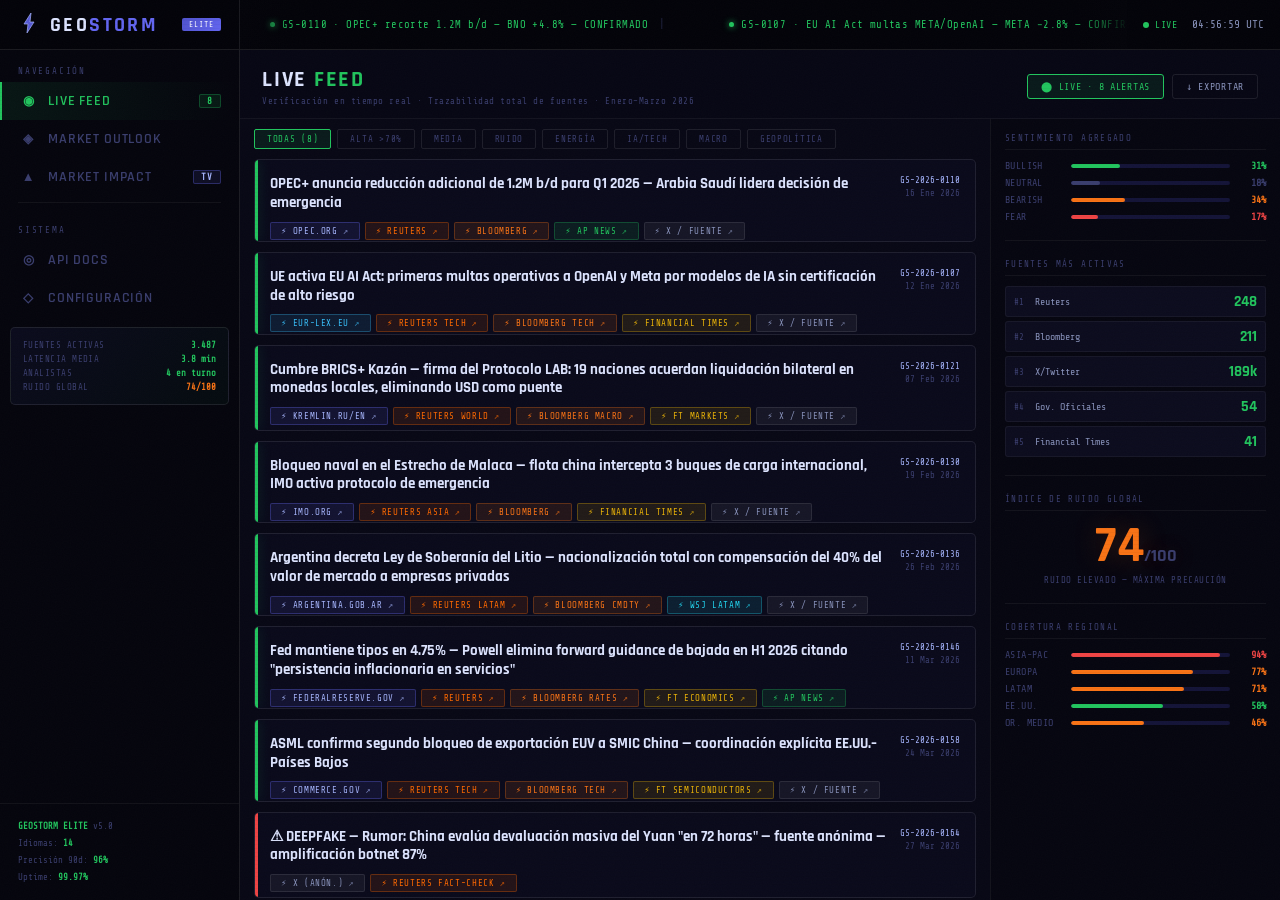
==== commit c20499d1: "Update index.html" ====
--- a/GEOSTORM_PROJET/index.html
+++ b/GEOSTORM_PROJET/index.html
@@ -62,7 +62,32 @@
 ::-webkit-scrollbar{width:3px;height:3px}
 ::-webkit-scrollbar-track{background:transparent}
 ::-webkit-scrollbar-thumb{background:var(--mu);border-radius:2px}
-
+<div id="gatekeeper" style="position:fixed; top:0; left:0; width:100%; height:100%; background:#04040a; z-index:9999; display:flex; align-items:center; justify-content:center; flex-direction:column; font-family:'Share Tech Mono', monospace;">
+    <div style="border:1px solid #6366f1; padding:40px; background:#0c0c1e; border-radius:4px; text-align:center; box-shadow: 0 0 20px rgba(99,102,241,0.2);">
+        <h2 style="color:#6366f1; margin-bottom:20px; letter-spacing:2px;">SECURITY CHECK</h2>
+        <p style="color:#64748b; font-size:12px; margin-bottom:20px;">RESTRICTED ACCESS — GEOSTORM ELITE</p>
+        <input type="password" id="passInput" placeholder="ENTER ACCESS KEY" style="background:#04040a; border:1px solid #141438; color:#e2e8f0; padding:12px; text-align:center; width:100%; margin-bottom:20px; outline:none;">
+        <button onclick="checkAccess()" style="background:#6366f1; color:white; border:none; padding:12px 30px; cursor:pointer; width:100%; font-weight:bold;">ACCESS TERMINAL</button>
+        <p id="errorMsg" style="color:#f43f5e; font-size:10px; margin-top:15px; display:none;">ACCESS DENIED: INVALID CREDENTIALS</p>
+    </div>
+</div>
+
+<script>
+    function checkAccess() {
+        const pass = document.getElementById('passInput').value;
+        const correctPass = "GEO2026"; // <--- CAMBIA TU CONTRASEÑA AQUÍ
+        
+        if(pass === correctPass) {
+            document.getElementById('gatekeeper').style.display = 'none';
+        } else {
+            document.getElementById('errorMsg').style.display = 'block';
+        }
+    }
+    // Permitir entrar con la tecla Enter
+    document.getElementById('passInput').addEventListener('keypress', function (e) {
+        if (e.key === 'Enter') { checkAccess(); }
+    });
+</script>
 /* ═══════════════════════════════════════════════════
    GLASS CARD
 ═══════════════════════════════════════════════════ */
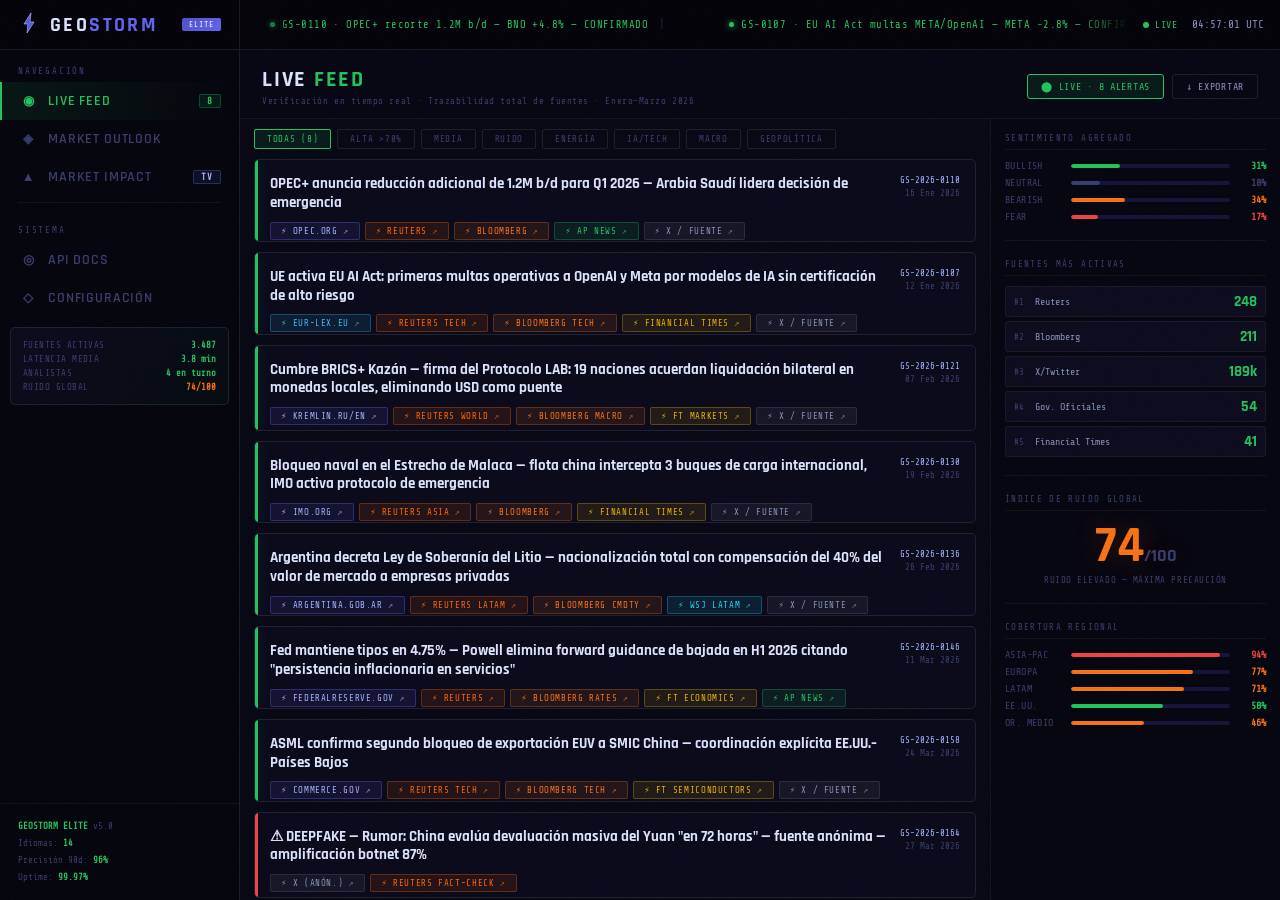
==== commit b442b973: "Update index.html" ====
--- a/GEOSTORM_PROJET/index.html
+++ b/GEOSTORM_PROJET/index.html
@@ -59,35 +59,6 @@
   background-image:url("data:image/svg+xml,%3Csvg xmlns='http://www.w3.org/2000/svg' width='256' height='256'%3E%3Cfilter id='n'%3E%3CfeTurbulence type='fractalNoise' baseFrequency='.85' numOctaves='4' stitchTiles='stitch'/%3E%3C/filter%3E%3Crect width='256' height='256' filter='url(%23n)'/%3E%3C/svg%3E");
 }
 
-::-webkit-scrollbar{width:3px;height:3px}
-::-webkit-scrollbar-track{background:transparent}
-::-webkit-scrollbar-thumb{background:var(--mu);border-radius:2px}
-<div id="gatekeeper" style="position:fixed; top:0; left:0; width:100%; height:100%; background:#04040a; z-index:9999; display:flex; align-items:center; justify-content:center; flex-direction:column; font-family:'Share Tech Mono', monospace;">
-    <div style="border:1px solid #6366f1; padding:40px; background:#0c0c1e; border-radius:4px; text-align:center; box-shadow: 0 0 20px rgba(99,102,241,0.2);">
-        <h2 style="color:#6366f1; margin-bottom:20px; letter-spacing:2px;">SECURITY CHECK</h2>
-        <p style="color:#64748b; font-size:12px; margin-bottom:20px;">RESTRICTED ACCESS — GEOSTORM ELITE</p>
-        <input type="password" id="passInput" placeholder="ENTER ACCESS KEY" style="background:#04040a; border:1px solid #141438; color:#e2e8f0; padding:12px; text-align:center; width:100%; margin-bottom:20px; outline:none;">
-        <button onclick="checkAccess()" style="background:#6366f1; color:white; border:none; padding:12px 30px; cursor:pointer; width:100%; font-weight:bold;">ACCESS TERMINAL</button>
-        <p id="errorMsg" style="color:#f43f5e; font-size:10px; margin-top:15px; display:none;">ACCESS DENIED: INVALID CREDENTIALS</p>
-    </div>
-</div>
-
-<script>
-    function checkAccess() {
-        const pass = document.getElementById('passInput').value;
-        const correctPass = "GEO2026"; // <--- CAMBIA TU CONTRASEÑA AQUÍ
-        
-        if(pass === correctPass) {
-            document.getElementById('gatekeeper').style.display = 'none';
-        } else {
-            document.getElementById('errorMsg').style.display = 'block';
-        }
-    }
-    // Permitir entrar con la tecla Enter
-    document.getElementById('passInput').addEventListener('keypress', function (e) {
-        if (e.key === 'Enter') { checkAccess(); }
-    });
-</script>
 /* ═══════════════════════════════════════════════════
    GLASS CARD
 ═══════════════════════════════════════════════════ */
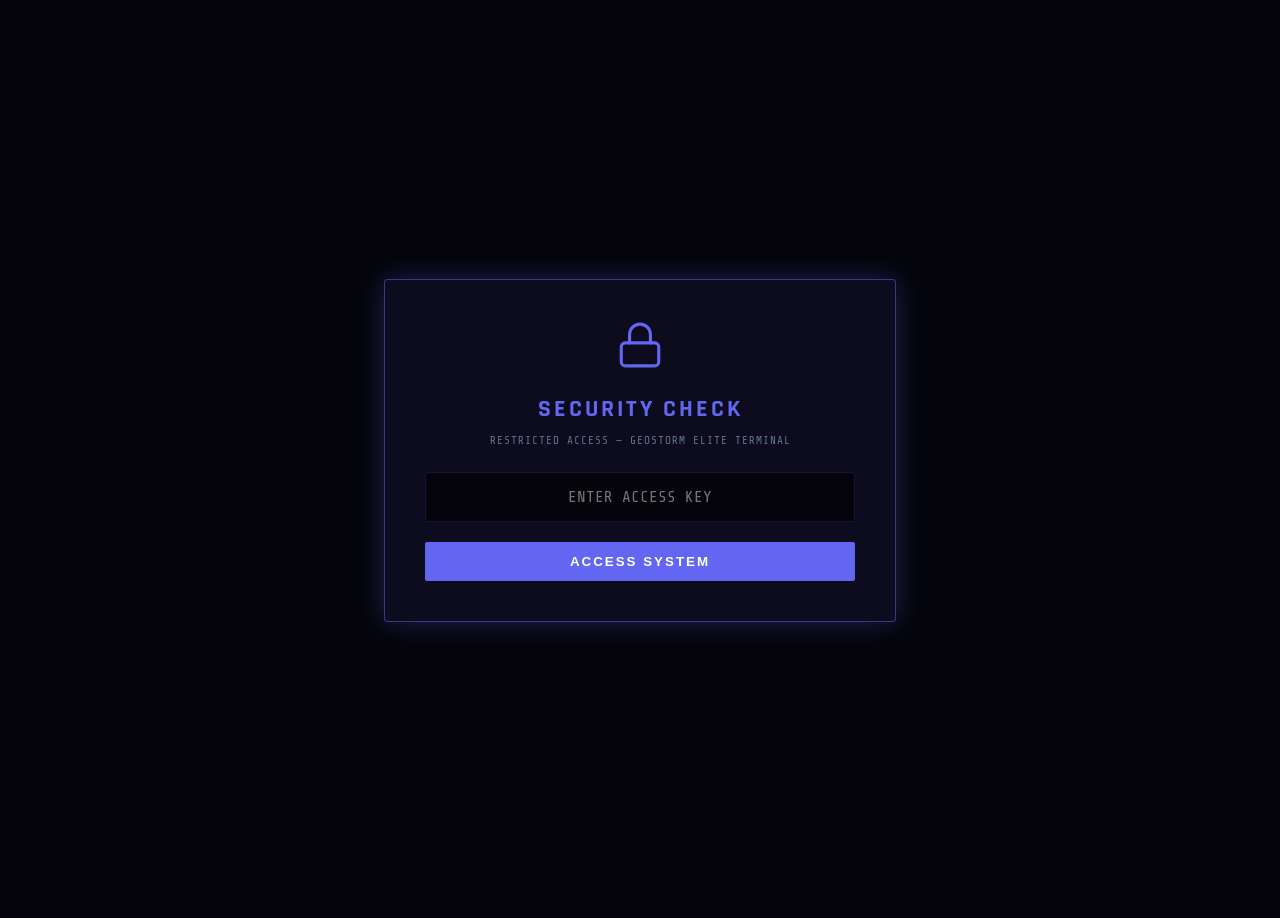
==== commit b04ff4dd: "Update index.html" ====
--- a/GEOSTORM_PROJET/index.html
+++ b/GEOSTORM_PROJET/index.html
@@ -555,6 +555,50 @@
 </style>
 </head>
 <body>
+### 2. Pega este bloque justo debajo de `<body>`:
+
+```html
+<div id="gatekeeper" style="position:fixed; top:0; left:0; width:100%; height:100%; background:#04040a; z-index:9999; display:flex; align-items:center; justify-content:center; flex-direction:column; font-family:'Share Tech Mono', monospace; transition: all 0.5s ease;">
+    <div style="border:1px solid #6366f1; padding:40px; background:#0c0c1e; border-radius:4px; text-align:center; box-shadow: 0 0 30px rgba(99,102,241,0.3); border: 1px solid rgba(99,102,241,0.5);">
+        <div style="margin-bottom:20px;">
+            <svg width="50" height="50" viewBox="0 0 24 24" fill="none" stroke="#6366f1" stroke-width="1.5" stroke-linecap="round" stroke-linejoin="round"><rect x="3" y="11" width="18" height="11" rx="2" ry="2"></rect><path d="M7 11V7a5 5 0 0 1 10 0v4"></path></svg>
+        </div>
+        <h2 style="color:#6366f1; margin-bottom:10px; letter-spacing:3px; font-family:'Rajdhani', sans-serif; font-weight:700;">SECURITY CHECK</h2>
+        <p style="color:#64748b; font-size:11px; margin-bottom:25px; letter-spacing:1px;">RESTRICTED ACCESS — GEOSTORM ELITE TERMINAL</p>
+        
+        <input type="password" id="passInput" placeholder="ENTER ACCESS KEY" style="background:#04040a; border:1px solid #141438; color:#e2e8f0; padding:15px; text-align:center; width:100%; margin-bottom:20px; outline:none; font-family:'Share Tech Mono'; border-radius:2px; font-size:16px;">
+        
+        <button onclick="checkAccess()" style="background:#6366f1; color:white; border:none; padding:12px 30px; cursor:pointer; width:100%; font-weight:bold; letter-spacing:2px; transition: 0.3s; border-radius:2px;">ACCESS SYSTEM</button>
+        
+        <p id="errorMsg" style="color:#ef4444; font-size:11px; margin-top:20px; display:none; font-weight:bold;">[!] ACCESS DENIED: INVALID ENCRYPTION KEY</p>
+    </div>
+</div>
+
+<script>
+    function checkAccess() {
+        const pass = document.getElementById('passInput').value;
+        const correctPass = "GEO2026"; // <--- PUEDES CAMBIAR TU CLAVE AQUÍ
+        
+        if(pass === correctPass) {
+            // Animación de salida
+            document.getElementById('gatekeeper').style.opacity = '0';
+            setTimeout(() => {
+                document.getElementById('gatekeeper').style.display = 'none';
+            }, 500);
+        } else {
+            const error = document.getElementById('errorMsg');
+            error.style.display = 'block';
+            document.getElementById('passInput').value = '';
+            // Pequeña vibración de error
+            document.getElementById('passInput').style.borderColor = '#ef4444';
+        }
+    }
+    // Detectar tecla Enter
+    document.getElementById('passInput').addEventListener('keypress', function (e) {
+        if (e.key === 'Enter') { checkAccess(); }
+    });
+</script>
+   
 <div id="app">
 
 <!-- ═══════════ TOPBAR ═══════════ -->
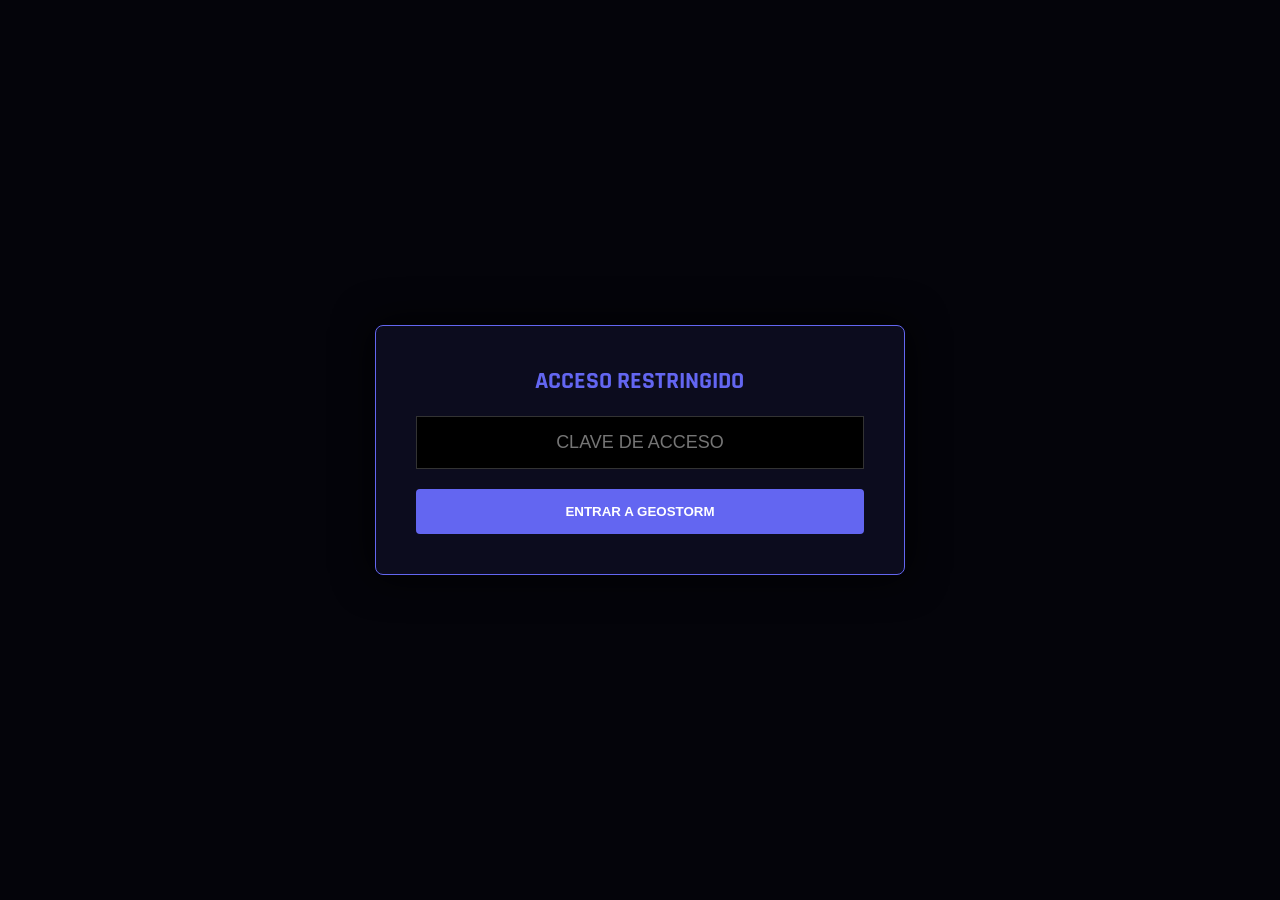
==== commit a41b2711: "Update index.html" ====
--- a/GEOSTORM_PROJET/index.html
+++ b/GEOSTORM_PROJET/index.html
@@ -555,50 +555,7 @@
 </style>
 </head>
 <body>
-### 2. Pega este bloque justo debajo de `<body>`:
-
-```html
-<div id="gatekeeper" style="position:fixed; top:0; left:0; width:100%; height:100%; background:#04040a; z-index:9999; display:flex; align-items:center; justify-content:center; flex-direction:column; font-family:'Share Tech Mono', monospace; transition: all 0.5s ease;">
-    <div style="border:1px solid #6366f1; padding:40px; background:#0c0c1e; border-radius:4px; text-align:center; box-shadow: 0 0 30px rgba(99,102,241,0.3); border: 1px solid rgba(99,102,241,0.5);">
-        <div style="margin-bottom:20px;">
-            <svg width="50" height="50" viewBox="0 0 24 24" fill="none" stroke="#6366f1" stroke-width="1.5" stroke-linecap="round" stroke-linejoin="round"><rect x="3" y="11" width="18" height="11" rx="2" ry="2"></rect><path d="M7 11V7a5 5 0 0 1 10 0v4"></path></svg>
-        </div>
-        <h2 style="color:#6366f1; margin-bottom:10px; letter-spacing:3px; font-family:'Rajdhani', sans-serif; font-weight:700;">SECURITY CHECK</h2>
-        <p style="color:#64748b; font-size:11px; margin-bottom:25px; letter-spacing:1px;">RESTRICTED ACCESS — GEOSTORM ELITE TERMINAL</p>
-        
-        <input type="password" id="passInput" placeholder="ENTER ACCESS KEY" style="background:#04040a; border:1px solid #141438; color:#e2e8f0; padding:15px; text-align:center; width:100%; margin-bottom:20px; outline:none; font-family:'Share Tech Mono'; border-radius:2px; font-size:16px;">
-        
-        <button onclick="checkAccess()" style="background:#6366f1; color:white; border:none; padding:12px 30px; cursor:pointer; width:100%; font-weight:bold; letter-spacing:2px; transition: 0.3s; border-radius:2px;">ACCESS SYSTEM</button>
-        
-        <p id="errorMsg" style="color:#ef4444; font-size:11px; margin-top:20px; display:none; font-weight:bold;">[!] ACCESS DENIED: INVALID ENCRYPTION KEY</p>
-    </div>
-</div>
-
-<script>
-    function checkAccess() {
-        const pass = document.getElementById('passInput').value;
-        const correctPass = "GEO2026"; // <--- PUEDES CAMBIAR TU CLAVE AQUÍ
-        
-        if(pass === correctPass) {
-            // Animación de salida
-            document.getElementById('gatekeeper').style.opacity = '0';
-            setTimeout(() => {
-                document.getElementById('gatekeeper').style.display = 'none';
-            }, 500);
-        } else {
-            const error = document.getElementById('errorMsg');
-            error.style.display = 'block';
-            document.getElementById('passInput').value = '';
-            // Pequeña vibración de error
-            document.getElementById('passInput').style.borderColor = '#ef4444';
-        }
-    }
-    // Detectar tecla Enter
-    document.getElementById('passInput').addEventListener('keypress', function (e) {
-        if (e.key === 'Enter') { checkAccess(); }
-    });
-</script>
-   
+
 <div id="app">
 
 <!-- ═══════════ TOPBAR ═══════════ -->
@@ -1703,3 +1660,30 @@
 </script>
 </body>
 </html>
+
+
+
+<div id="gatekeeper" style="position:fixed; inset:0; background:#04040a; z-index:99999; display:flex; align-items:center; justify-content:center; flex-direction:column; font-family:sans-serif;">
+    <div style="border:1px solid #6366f1; padding:40px; background:#0c0c1e; border-radius:8px; text-align:center; box-shadow: 0 0 40px rgba(0,0,0,1);">
+        <h2 style="color:#6366f1; margin-bottom:20px; font-family:'Rajdhani', sans-serif;">ACCESO RESTRINGIDO</h2>
+        <input type="password" id="passInput" placeholder="CLAVE DE ACCESO" style="background:#000; border:1px solid #333; color:#fff; padding:15px; text-align:center; width:100%; margin-bottom:20px; font-size:18px;">
+        <button onclick="checkAccess()" style="background:#6366f1; color:white; border:none; padding:15px; cursor:pointer; width:100%; font-weight:bold; border-radius:4px;">ENTRAR A GEOSTORM</button>
+        <p id="errorMsg" style="color:red; margin-top:15px; display:none;">CLAVE INCORRECTA</p>
+    </div>
+</div>
+
+<script>
+    function checkAccess() {
+        const pass = document.getElementById('passInput').value;
+        if(pass === "GEO2026") {
+            document.getElementById('gatekeeper').style.setProperty('display', 'none', 'important');
+        } else {
+            document.getElementById('errorMsg').style.display = 'block';
+        }
+    }
+    document.getElementById('passInput').addEventListener('keypress', function(e) {
+        if (e.key === 'Enter') checkAccess();
+    });
+</script>
+</body>
+</html>
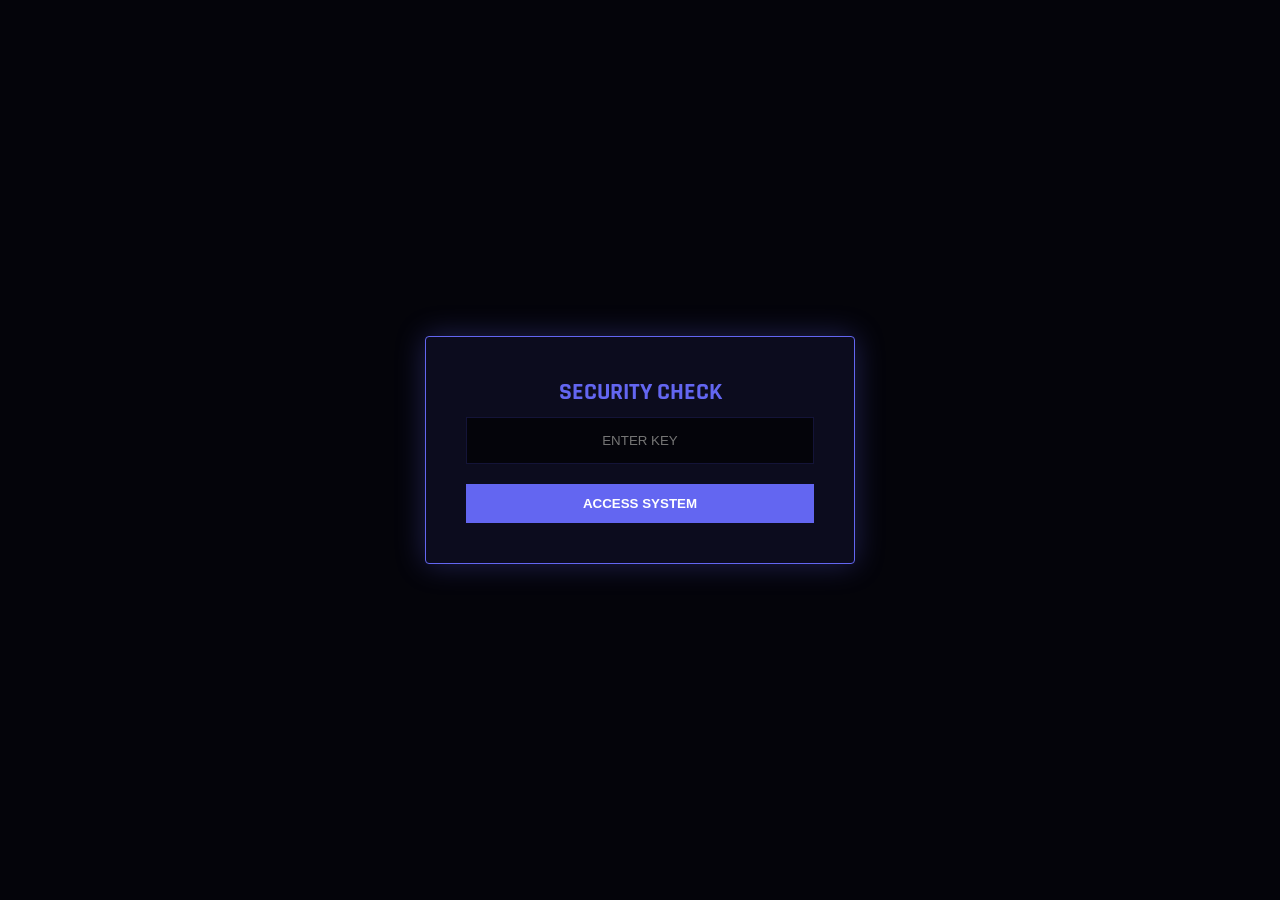
==== commit d279410d: "Update index.html" ====
--- a/GEOSTORM_PROJET/index.html
+++ b/GEOSTORM_PROJET/index.html
@@ -9,1681 +9,55 @@
 <link href="https://fonts.googleapis.com/css2?family=Share+Tech+Mono&family=Rajdhani:wght@400;500;600;700&family=DM+Sans:opsz,wght@9..40,300;9..40,400;9..40,500;9..40,600&display=swap" rel="stylesheet">
 
 <style>
-/* ═══════════════════════════════════════════════════
-   RESET & TOKENS
-═══════════════════════════════════════════════════ */
+/* ... (Tus estilos se mantienen igual) ... */
 *,*::before,*::after{box-sizing:border-box;margin:0;padding:0}
-
-:root{
-  --bg0:#04040a; --bg1:#06060f; --bg2:#080815;
-  --surf:#0c0c1e; --surf2:#10102a; --surf3:#141438;
-
-  --ind:#6366f1; --ind2:#4f52cc; --ind3:#a5b4fc;
-  --id:rgba(99,102,241,.1); --ig:rgba(99,102,241,.25); --ib:rgba(99,102,241,.32);
-
-  --grn:#22c55e; --grn2:#16a34a; --grn3:#4ade80;
-  --gd:rgba(34,197,94,.1); --gg:rgba(34,197,94,.22); --gb:rgba(34,197,94,.28);
-
-  --orn:#f97316;
-  --od:rgba(249,115,22,.1); --og:rgba(249,115,22,.22); --ob:rgba(249,115,22,.28);
-
-  --red:#ef4444;
-  --rd:rgba(239,68,68,.1); --rb:rgba(239,68,68,.28);
-
-  --yel:#eab308; --yd:rgba(234,179,8,.1);
-  --cyn:#22d3ee; --cd:rgba(34,211,238,.1);
-
-  --wh:#dde4ff; --wh2:#8892bb; --mu:#3a3e6e;
-  --bdr:rgba(255,255,255,.05);
-  --bdr2:rgba(255,255,255,.09);
-  --bdr3:rgba(255,255,255,.15);
-
-  --mono:'Share Tech Mono',monospace;
-  --head:'Rajdhani',sans-serif;
-  --body:'DM Sans',sans-serif;
-
-  --SB:240px;
-  --TOP:50px;
-}
-
+:root{ --bg0:#04040a; --bg1:#06060f; --bg2:#080815; --surf:#0c0c1e; --surf2:#10102a; --surf3:#141438; --ind:#6366f1; --ind2:#4f52cc; --ind3:#a5b4fc; --id:rgba(99,102,241,.1); --ig:rgba(99,102,241,.25); --ib:rgba(99,102,241,.32); --grn:#22c55e; --grn2:#16a34a; --grn3:#4ade80; --gd:rgba(34,197,94,.1); --gg:rgba(34,197,94,.22); --gb:rgba(34,197,94,.28); --orn:#f97316; --od:rgba(249,115,22,.1); --og:rgba(249,115,22,.22); --ob:rgba(249,115,22,.28); --red:#ef4444; --rd:rgba(239,68,68,.1); --rb:rgba(239,68,68,.28); --yel:#eab308; --yd:rgba(234,179,8,.1); --cyn:#22d3ee; --cd:rgba(34,211,238,.1); --wh:#dde4ff; --wh2:#8892bb; --mu:#3a3e6e; --bdr:rgba(255,255,255,.05); --bdr2:rgba(255,255,255,.09); --bdr3:rgba(255,255,255,.15); --mono:'Share Tech Mono',monospace; --head:'Rajdhani',sans-serif; --body:'DM Sans',sans-serif; --SB:240px; --TOP:50px; }
 html,body{height:100%;overflow:hidden;background:var(--bg0);color:var(--wh);font-family:var(--mono)}
-
-/* Scanline atmosphere */
-body::before{
-  content:'';position:fixed;inset:0;pointer-events:none;z-index:9998;
-  background:repeating-linear-gradient(0deg,transparent,transparent 3px,rgba(0,0,0,.03) 3px,rgba(0,0,0,.03) 4px);
-}
-/* Grain texture */
-body::after{
-  content:'';position:fixed;inset:0;pointer-events:none;z-index:9997;opacity:.022;
-  background-image:url("data:image/svg+xml,%3Csvg xmlns='http://www.w3.org/2000/svg' width='256' height='256'%3E%3Cfilter id='n'%3E%3CfeTurbulence type='fractalNoise' baseFrequency='.85' numOctaves='4' stitchTiles='stitch'/%3E%3C/filter%3E%3Crect width='256' height='256' filter='url(%23n)'/%3E%3C/svg%3E");
-}
-
-/* ═══════════════════════════════════════════════════
-   GLASS CARD
-═══════════════════════════════════════════════════ */
-.glass{
-  background:rgba(12,12,30,.78);
-  backdrop-filter:blur(16px) saturate(1.3);
-  -webkit-backdrop-filter:blur(16px) saturate(1.3);
-  border:1px solid var(--bdr2);border-radius:6px;
-  position:relative;overflow:hidden;
-}
-.glass::before{
-  content:'';position:absolute;top:0;left:0;right:0;height:1px;
-  background:linear-gradient(90deg,transparent,rgba(255,255,255,.18),transparent);
-}
-
-/* ═══════════════════════════════════════════════════
-   APP SHELL
-═══════════════════════════════════════════════════ */
-#app{
-  display:grid;
-  grid-template-rows:var(--TOP) 1fr;
-  grid-template-columns:var(--SB) 1fr;
-  height:100vh;overflow:hidden;
-}
-
-/* ═══════════════════════════════════════════════════
-   TOPBAR
-═══════════════════════════════════════════════════ */
-#topbar{
-  grid-column:1/-1;display:flex;align-items:center;
-  background:rgba(4,4,10,.94);
-  backdrop-filter:blur(24px);-webkit-backdrop-filter:blur(24px);
-  border-bottom:1px solid var(--bdr2);z-index:300;position:relative;
-}
-
-.tb-brand{
-  width:var(--SB);height:100%;
-  display:flex;align-items:center;gap:10px;padding:0 18px;
-  border-right:1px solid var(--bdr2);flex-shrink:0;
-}
-.brand-bolt svg{width:22px;height:22px}
-.brand-name{
-  font-family:var(--head);font-size:20px;font-weight:700;
-  letter-spacing:.12em;text-transform:uppercase;color:var(--wh);
-}
+body::before{ content:'';position:fixed;inset:0;pointer-events:none;z-index:9998; background:repeating-linear-gradient(0deg,transparent,transparent 3px,rgba(0,0,0,.03) 3px,rgba(0,0,0,.03) 4px); }
+body::after{ content:'';position:fixed;inset:0;pointer-events:none;z-index:9997;opacity:.022; background-image:url("data:image/svg+xml,%3Csvg xmlns='http://www.w3.org/2000/svg' width='256' height='256'%3E%3Cfilter id='n'%3E%3CfeTurbulence type='fractalNoise' baseFrequency='.85' numOctaves='4' stitchTiles='stitch'/%3E%3C/filter%3E%3Crect width='256' height='256' filter='url(%23n)'/%3E%3C/svg%3E"); }
+.glass{ background:rgba(12,12,30,.78); backdrop-filter:blur(16px) saturate(1.3); -webkit-backdrop-filter:blur(16px) saturate(1.3); border:1px solid var(--bdr2);border-radius:6px; position:relative;overflow:hidden; }
+#app{ display:grid; grid-template-rows:var(--TOP) 1fr; grid-template-columns:var(--SB) 1fr; height:100vh;overflow:hidden; }
+#topbar{ grid-column:1/-1;display:flex;align-items:center; background:rgba(4,4,10,.94); backdrop-filter:blur(24px);-webkit-backdrop-filter:blur(24px); border-bottom:1px solid var(--bdr2);z-index:300;position:relative; }
+.tb-brand{ width:var(--SB);height:100%; display:flex;align-items:center;gap:10px;padding:0 18px; border-right:1px solid var(--bdr2);flex-shrink:0; }
+.brand-name{ font-family:var(--head);font-size:20px;font-weight:700; letter-spacing:.12em;text-transform:uppercase;color:var(--wh); }
 .brand-name em{color:var(--ind);font-style:normal}
-.brand-badge{
-  margin-left:auto;flex-shrink:0;
-  font-family:var(--mono);font-size:8px;letter-spacing:.12em;
-  padding:2px 7px;border-radius:2px;
-  background:linear-gradient(135deg,var(--ind2),var(--ind));color:#fff;
-}
-
-.ham{
-  display:none;align-items:center;justify-content:center;
-  width:36px;height:36px;background:none;
-  border:1px solid var(--bdr2);border-radius:3px;cursor:pointer;
-  color:var(--wh2);font-size:17px;margin-left:auto;margin-right:10px;
-  transition:all .15s;
-}
-.ham:hover{border-color:var(--ind);color:var(--ind3)}
-
-/* Ticker */
-.tb-ticker{flex:1;overflow:hidden;position:relative;height:100%;display:flex;align-items:center}
-.tb-ticker::before,.tb-ticker::after{
-  content:'';position:absolute;top:0;bottom:0;width:52px;z-index:2;pointer-events:none;
-}
-.tb-ticker::before{left:0;background:linear-gradient(90deg,rgba(4,4,10,.94),transparent)}
-.tb-ticker::after{right:0;background:linear-gradient(-90deg,rgba(4,4,10,.94),transparent)}
-
-.tick-scroll{display:flex;white-space:nowrap;animation:tscroll 65s linear infinite}
-.tick-item{
-  display:inline-flex;align-items:center;gap:7px;
-  padding:0 30px;font-family:var(--mono);font-size:10.5px;letter-spacing:.04em;
-}
-.tick-dot{width:5px;height:5px;border-radius:50%;flex-shrink:0}
-.tick-sep{color:var(--mu);padding:0 4px;opacity:.6}
-.tick-item.ok{color:var(--grn)} .tick-item.ok .tick-dot{background:var(--grn);box-shadow:0 0 6px var(--grn)}
-.tick-item.warn{color:var(--orn)} .tick-item.warn .tick-dot{background:var(--orn)}
-.tick-item.bad{color:var(--red)} .tick-item.bad .tick-dot{background:var(--red)}
-
-@keyframes tscroll{from{transform:translateX(0)}to{transform:translateX(-50%)}}
-
-.tb-right{display:flex;align-items:center;gap:14px;padding:0 16px;flex-shrink:0}
-.tb-live{display:flex;align-items:center;gap:6px;font-family:var(--mono);font-size:10px;letter-spacing:.08em;text-transform:uppercase;color:var(--grn)}
-.live-dot{width:6px;height:6px;border-radius:50%;background:var(--grn);animation:ldot 1.8s ease-in-out infinite}
-@keyframes ldot{
-  0%,100%{box-shadow:0 0 0 0 rgba(34,197,94,.6)}
-  50%{box-shadow:0 0 0 5px rgba(34,197,94,0)}
-}
-.tb-clock{font-family:var(--mono);font-size:11px;color:var(--wh2)}
-
-/* ═══════════════════════════════════════════════════
-   SIDEBAR
-═══════════════════════════════════════════════════ */
-#sidebar{
-  grid-row:2;
-  background:rgba(6,6,15,.92);
-  backdrop-filter:blur(20px);-webkit-backdrop-filter:blur(20px);
-  border-right:1px solid var(--bdr2);
-  overflow-y:auto;display:flex;flex-direction:column;
-  z-index:100;transition:transform .25s ease;
-}
-
-.sb-lbl{font-family:var(--mono);font-size:9px;letter-spacing:.2em;text-transform:uppercase;color:var(--mu);padding:16px 18px 6px}
-
-.nav-item{
-  display:flex;align-items:center;gap:11px;padding:10px 18px;
-  cursor:pointer;user-select:none;
-  font-family:var(--head);font-size:14px;font-weight:600;letter-spacing:.06em;text-transform:uppercase;
-  color:var(--mu);border-left:2px solid transparent;transition:all .15s;
-}
-.nav-item:hover{color:var(--wh2);background:rgba(255,255,255,.025)}
-.nav-item.active{color:var(--grn);border-left-color:var(--grn);background:linear-gradient(90deg,rgba(34,197,94,.09),transparent)}
-.ni-ico{font-size:13px;width:17px;text-align:center;flex-shrink:0}
-.ni-badge{margin-left:auto;font-family:var(--mono);font-size:9px;padding:1px 7px;border-radius:2px}
-.ni-badge.live{background:var(--gd);color:var(--grn);border:1px solid var(--gb);animation:ldot 2s ease-in-out infinite}
-.ni-badge.beta{background:var(--id);color:var(--ind3);border:1px solid var(--ib)}
-
-.sb-div{height:1px;background:var(--bdr);margin:6px 18px}
-
-.sb-stats{
-  margin:10px;padding:12px;border-radius:5px;
-  background:linear-gradient(135deg,rgba(99,102,241,.07),rgba(34,197,94,.04));
-  border:1px solid var(--bdr2);
-}
-.ss-row{display:flex;align-items:center;justify-content:space-between;font-family:var(--mono);font-size:9px;margin-bottom:4px}
-.ss-row:last-child{margin-bottom:0}
-.ss-l{color:var(--mu);text-transform:uppercase;letter-spacing:.05em}
-.ss-v{color:var(--grn);font-weight:700}
-.ss-v.warn{color:var(--orn)}
-
-.sb-footer{margin-top:auto;padding:14px 18px;border-top:1px solid var(--bdr);font-family:var(--mono);font-size:9px;color:var(--mu);line-height:1.9}
-.sb-footer strong{color:var(--grn)}
-
-/* ═══════════════════════════════════════════════════
-   MAIN
-═══════════════════════════════════════════════════ */
-#main{grid-row:2;overflow-y:auto;overflow-x:hidden;background:var(--bg2)}
-
-.page{display:none;min-height:100%}
-.page.active{display:block}
-
-/* ═══════════════════════════════════════════════════
-   PAGE HEADER
-═══════════════════════════════════════════════════ */
-.ph{
-  padding:16px 22px 12px;border-bottom:1px solid var(--bdr);
-  display:flex;align-items:center;justify-content:space-between;
-  position:sticky;top:0;z-index:50;
-  background:rgba(8,8,21,.93);backdrop-filter:blur(18px);
-  flex-wrap:wrap;gap:10px;
-}
-.ph-title{font-family:var(--head);font-size:22px;font-weight:700;letter-spacing:.08em;text-transform:uppercase}
-.ph-title span{color:var(--grn)}
-.ph-sub{font-family:var(--mono);font-size:9px;color:var(--mu);margin-top:2px;letter-spacing:.06em}
-.ph-r{display:flex;gap:8px;align-items:center;flex-wrap:wrap}
-
-/* Buttons */
-.btn{
-  display:inline-flex;align-items:center;gap:6px;padding:6px 13px;border-radius:3px;cursor:pointer;
-  font-family:var(--mono);font-size:10px;letter-spacing:.07em;text-transform:uppercase;
-  border:1px solid var(--bdr2);background:transparent;color:var(--wh2);text-decoration:none;transition:all .15s;
-}
-.btn:hover{border-color:var(--ind);color:var(--ind3);background:var(--id)}
-.btn.g{border-color:var(--grn);color:var(--grn);background:var(--gd)}
-.btn.g:hover{background:rgba(34,197,94,.18)}
-
-/* ═══════════════════════════════════════════════════
-   LIVE FEED
-═══════════════════════════════════════════════════ */
-.feed-shell{
-  display:grid;grid-template-columns:1fr 290px;
-  height:calc(100vh - var(--TOP) - 57px);overflow:hidden;
-}
-.feed-main-wrap{display:flex;flex-direction:column;overflow:hidden}
-.chips-row{display:flex;gap:6px;flex-wrap:wrap;padding:10px 14px;flex-shrink:0}
-.chip{
-  padding:4px 12px;border-radius:2px;font-family:var(--mono);font-size:9px;
-  letter-spacing:.08em;text-transform:uppercase;
-  border:1px solid var(--bdr2);background:transparent;color:var(--mu);cursor:pointer;transition:all .15s;
-}
-.chip.active,.chip:hover{border-color:var(--grn);color:var(--grn);background:var(--gd)}
-
-.feed-scroll{overflow-y:auto;flex:1;padding:0 14px 14px;display:flex;flex-direction:column;gap:10px}
-
-/* Alert card */
-.alert-card{
-  background:rgba(12,12,30,.78);
-  backdrop-filter:blur(12px);-webkit-backdrop-filter:blur(12px);
-  border:1px solid var(--bdr2);border-radius:5px;
-  padding:15px 15px 13px;position:relative;overflow:hidden;
-  transition:border-color .18s,transform .15s;
-}
-.alert-card::after{content:'';position:absolute;left:0;top:0;bottom:0;width:3px}
-.alert-card.lv-hi::after{background:var(--grn);box-shadow:1px 0 12px var(--gg)}
-.alert-card.lv-md::after{background:var(--orn);box-shadow:1px 0 10px var(--og)}
-.alert-card.lv-lo::after{background:var(--red)}
-.alert-card:hover{border-color:var(--bdr3);transform:translateX(2px)}
-
-.ac-top{display:flex;align-items:flex-start;justify-content:space-between;gap:10px;margin-bottom:9px}
-.ac-title{font-family:var(--head);font-size:15px;font-weight:700;color:var(--wh);line-height:1.25;flex:1}
-.ac-meta{display:flex;flex-direction:column;align-items:flex-end;gap:3px;flex-shrink:0}
-.ac-time{font-family:var(--mono);font-size:9px;color:var(--mu);white-space:nowrap}
-.ac-id{font-family:var(--mono);font-size:9px;color:var(--ind3)}
-
-/* Source buttons — military command style */
-.src-row{display:flex;gap:5px;flex-wrap:wrap;margin-bottom:10px}
-.src-btn{
-  display:inline-flex;align-items:center;gap:5px;
-  padding:3px 10px;border-radius:2px;
-  font-family:var(--mono);font-size:9px;letter-spacing:.07em;text-transform:uppercase;
-  border:1px solid;text-decoration:none;
-  position:relative;overflow:hidden;transition:all .15s;
-}
-.src-btn::before{
-  content:'';position:absolute;left:-100%;top:0;width:100%;height:100%;
-  background:linear-gradient(90deg,transparent,rgba(255,255,255,.1),transparent);
-  transition:left .35s;
-}
-.src-btn:hover::before{left:100%}
-.src-btn:hover{filter:brightness(1.35);transform:translateY(-1px);box-shadow:0 4px 14px rgba(0,0,0,.5)}
-
-.sb-rtr{background:rgba(255,103,0,.1);color:#ff6900;border-color:rgba(255,103,0,.3)}
-.sb-bbg{background:var(--od);color:var(--orn);border-color:var(--ob)}
-.sb-gov{background:var(--id);color:var(--ind3);border-color:var(--ib)}
-.sb-x  {background:rgba(255,255,255,.05);color:var(--wh2);border-color:var(--bdr2)}
-.sb-ft {background:var(--yd);color:var(--yel);border-color:rgba(234,179,8,.3)}
-.sb-wsj{background:var(--cd);color:var(--cyn);border-color:rgba(34,211,238,.3)}
-.sb-ap {background:var(--gd);color:var(--grn);border-color:var(--gb)}
-.sb-eu {background:rgba(56,189,248,.1);color:#38bdf8;border-color:rgba(56,189,248,.3)}
-.sb-un {background:rgba(167,139,250,.1);color:#a78bfa;border-color:rgba(167,139,250,.3)}
-
-/* Confluence bar */
-.conf-row{display:flex;align-items:center;gap:10px;margin-bottom:9px}
-.conf-lbl{font-family:var(--mono);font-size:9px;color:var(--mu);text-transform:uppercase;letter-spacing:.07em;width:78px;flex-shrink:0}
-.conf-track{flex:1;height:6px;background:var(--surf3);border-radius:3px;overflow:hidden}
-.conf-bar{height:100%;border-radius:3px;animation:fillup 1s ease .1s both;position:relative}
-.conf-bar::after{
-  content:'';position:absolute;right:0;top:0;bottom:0;width:26px;
-  background:linear-gradient(90deg,transparent,rgba(255,255,255,.22));
-  animation:sweep .8s ease .8s both;
-}
-@keyframes fillup{from{width:0!important}}
-@keyframes sweep{from{opacity:1;transform:translateX(-26px)}to{opacity:0;transform:translateX(8px)}}
-.conf-bar.hi{background:linear-gradient(90deg,var(--grn2),var(--grn));box-shadow:0 0 10px var(--gg)}
-.conf-bar.md{background:linear-gradient(90deg,#c2410c,var(--orn))}
-.conf-bar.lo{background:var(--red)}
-.conf-pct{font-family:var(--head);font-size:19px;font-weight:700;width:40px;text-align:right;flex-shrink:0}
-.conf-pct.hi{color:var(--grn)} .conf-pct.md{color:var(--orn)} .conf-pct.lo{color:var(--red)}
-
-/* Metrics */
-.metrics-row{display:flex;gap:7px;flex-wrap:wrap;margin-bottom:9px}
-.m-chip{padding:3px 9px;border-radius:2px;background:var(--surf2);border:1px solid var(--bdr);color:var(--wh2);font-family:var(--mono);font-size:9px}
-.m-chip strong{color:var(--wh)}
-
-/* Sentiment */
-.sent-wrap{margin-bottom:9px}
-.sent-lbl{font-family:var(--mono);font-size:9px;color:var(--mu);text-transform:uppercase;letter-spacing:.07em;margin-bottom:5px;display:block}
-.sent-bar{display:flex;height:16px;border-radius:3px;overflow:hidden;border:1px solid var(--bdr)}
-.sent-seg{display:flex;align-items:center;justify-content:center;font-family:var(--mono);font-size:8px;font-weight:700;letter-spacing:.04em;transition:width .5s ease}
-.sent-seg.bull{background:var(--grn);color:#000}
-.sent-seg.neut{background:var(--surf3);color:var(--mu)}
-.sent-seg.bear{background:var(--orn);color:#000}
-.sent-seg.fear{background:var(--red);color:#fff}
-.sent-tags{display:flex;gap:4px;flex-wrap:wrap;margin-top:5px}
-.s-tag{padding:2px 7px;border-radius:2px;font-family:var(--mono);font-size:9px;text-transform:uppercase;letter-spacing:.04em;border:1px solid}
-.s-tag.bull{background:var(--gd);color:var(--grn);border-color:var(--gb)}
-.s-tag.bear{background:var(--od);color:var(--orn);border-color:var(--ob)}
-.s-tag.fear{background:var(--rd);color:var(--red);border-color:var(--rb)}
-.s-tag.neut{background:var(--surf3);color:var(--mu);border-color:var(--bdr)}
-
-/* Seal */
-.seal{display:flex;align-items:flex-start;gap:8px;padding:9px 11px;border-radius:3px;margin-top:9px;font-family:var(--mono);font-size:10px;color:var(--wh2);line-height:1.65}
-.seal.conf{background:var(--gd);border:1px solid var(--gb)} .seal.conf strong{color:var(--grn)}
-.seal.anal{background:var(--od);border:1px solid var(--ob)} .seal.anal strong{color:var(--orn)}
-.seal.rej {background:var(--rd);border:1px solid var(--rb)} .seal.rej  strong{color:var(--red)}
-
-/* Feed rail */
-.feed-rail{border-left:1px solid var(--bdr);overflow-y:auto;padding:14px;background:rgba(6,6,15,.7);display:flex;flex-direction:column;gap:14px}
-.rail-title{font-family:var(--mono);font-size:9px;letter-spacing:.15em;text-transform:uppercase;color:var(--mu);margin-bottom:10px;padding-bottom:6px;border-bottom:1px solid var(--bdr)}
-
-.gauge-rows{display:flex;flex-direction:column;gap:6px}
-.g-r{display:flex;align-items:center;gap:8px;font-family:var(--mono);font-size:10px}
-.g-l{color:var(--mu);width:58px;flex-shrink:0;text-transform:uppercase;letter-spacing:.04em}
-.g-t{flex:1;height:4px;background:var(--surf3);border-radius:2px;overflow:hidden}
-.g-f{height:100%;border-radius:2px}
-.g-f.gn{background:var(--grn)} .g-f.or{background:var(--orn)}
-.g-f.rd{background:var(--red)} .g-f.mu{background:var(--mu)}
-.g-v{width:28px;text-align:right;font-weight:700}
-.g-v.gn{color:var(--grn)} .g-v.or{color:var(--orn)} .g-v.rd{color:var(--red)} .g-v.mu{color:var(--mu)}
-
-.slb{display:flex;flex-direction:column;gap:4px}
-.slb-r{display:flex;align-items:center;gap:7px;padding:5px 8px;background:var(--surf);border:1px solid var(--bdr);border-radius:3px}
-.slb-rk{font-family:var(--mono);font-size:9px;color:var(--mu);width:14px}
-.slb-name{font-family:var(--mono);font-size:10px;color:var(--wh2);flex:1}
-.slb-c{font-family:var(--head);font-size:15px;font-weight:700;color:var(--grn)}
-
-.sep{height:1px;background:var(--bdr);margin:4px 0}
-
-/* ═══════════════════════════════════════════════════
-   MARKET OUTLOOK
-═══════════════════════════════════════════════════ */
-.outlook-shell{
-  display:grid;grid-template-columns:210px 1fr;
-  height:calc(100vh - var(--TOP) - 57px);overflow:hidden;
-}
-.topic-list{border-right:1px solid var(--bdr);overflow-y:auto;padding:10px 0;background:rgba(6,6,15,.7)}
-.topic-btn{padding:10px 15px;cursor:pointer;border-left:2px solid transparent;transition:all .15s}
-.topic-btn:hover{background:rgba(255,255,255,.02)}
-.topic-btn.active{border-left-color:var(--grn);background:var(--gd)}
-.tb-name{font-family:var(--head);font-size:13px;font-weight:700;text-transform:uppercase;letter-spacing:.04em;color:var(--wh2);margin-bottom:3px}
-.topic-btn.active .tb-name{color:var(--grn)}
-.tb-meta{font-family:var(--mono);font-size:9px;color:var(--mu);display:flex;align-items:center;gap:6px}
-.heat-bar{width:28px;height:3px;border-radius:2px;background:var(--surf3);overflow:hidden}
-.heat-fill{height:100%;border-radius:2px}
-.heat-fill.h5{background:var(--red);width:100%} .heat-fill.h4{background:var(--orn);width:80%}
-.heat-fill.h3{background:var(--yel);width:60%}  .heat-fill.h2{background:var(--grn);width:40%}
-
-.outlook-main{overflow-y:auto;padding:22px 24px}
-
-.otlk-header{margin-bottom:20px;padding-bottom:14px;border-bottom:1px solid var(--bdr)}
-.otlk-kicker{font-family:var(--mono);font-size:10px;color:var(--mu);letter-spacing:.1em;text-transform:uppercase;margin-bottom:7px}
-.otlk-title{font-family:var(--head);font-size:28px;font-weight:700;text-transform:uppercase;letter-spacing:.03em;line-height:1.1;margin-bottom:9px}
-.otlk-title .acc{color:var(--grn)}
-.otlk-tags{display:flex;gap:5px;flex-wrap:wrap}
-
-.pill{display:inline-block;padding:2px 8px;border-radius:2px;font-family:var(--mono);font-size:9px;letter-spacing:.04em;text-transform:uppercase;border:1px solid}
-.pill-g{background:var(--gd);color:var(--grn);border-color:var(--gb)}
-.pill-o{background:var(--od);color:var(--orn);border-color:var(--ob)}
-.pill-r{background:var(--rd);color:var(--red);border-color:var(--rb)}
-.pill-i{background:var(--id);color:var(--ind3);border-color:var(--ib)}
-
-/* Sentiment compare */
-.sent-compare{
-  background:rgba(12,12,30,.78);
-  backdrop-filter:blur(12px);-webkit-backdrop-filter:blur(12px);
-  border:1px solid var(--bdr2);border-radius:5px;
-  padding:16px;margin-bottom:20px;
-}
-.sc-title{font-family:var(--mono);font-size:9px;letter-spacing:.15em;text-transform:uppercase;color:var(--mu);margin-bottom:14px;padding-bottom:8px;border-bottom:1px solid var(--bdr)}
-.sc-cols{display:grid;grid-template-columns:1fr 1fr;gap:18px;margin-bottom:14px}
-.sc-col-title{font-family:var(--mono);font-size:9px;text-transform:uppercase;letter-spacing:.08em;margin-bottom:8px}
-.sc-col-title.masses{color:var(--orn)}
-.sc-col-title.gs{color:var(--grn)}
-.sc-col-desc{font-family:var(--body);font-size:11.5px;color:var(--wh2);line-height:1.7;margin-bottom:10px;font-weight:300}
-.sc-bar-rows{display:flex;flex-direction:column;gap:5px}
-.sc-bar-row{display:flex;align-items:center;gap:8px;font-family:var(--mono);font-size:9px}
-.sc-bar-l{color:var(--mu);width:52px;flex-shrink:0;text-transform:uppercase;letter-spacing:.04em}
-.sc-bar-t{flex:1;height:5px;background:var(--surf3);border-radius:3px;overflow:hidden}
-.sc-bar-f{height:100%;border-radius:3px;animation:fillup 1.2s ease .3s both}
-.sc-bar-v{width:30px;text-align:right;font-weight:700}
-
-.div-row{
-  display:flex;align-items:center;gap:12px;
-  padding:10px 14px;border-radius:4px;
-  background:rgba(249,115,22,.07);border:1px solid var(--ob);
-}
-.div-lbl{font-family:var(--mono);font-size:9px;color:var(--orn);text-transform:uppercase;letter-spacing:.07em;flex-shrink:0}
-.div-track{flex:1;height:6px;background:var(--surf3);border-radius:3px;overflow:hidden}
-.div-fill{height:100%;border-radius:3px;background:linear-gradient(90deg,var(--grn),var(--orn));animation:fillup 1.2s ease .3s both}
-.div-pct{font-family:var(--head);font-size:16px;font-weight:700;color:var(--orn);flex-shrink:0}
-
-/* Assets grid */
-.assets-grid{display:grid;grid-template-columns:repeat(4,1fr);gap:8px;margin-bottom:18px}
-.ast{background:var(--surf);border:1px solid var(--bdr);border-radius:3px;padding:11px}
-.ast-sym{font-family:var(--head);font-size:17px;font-weight:700;margin-bottom:2px}
-.ast-dir{font-family:var(--mono);font-size:10px;text-transform:uppercase;letter-spacing:.06em;margin-bottom:6px}
-.ast-dir.up{color:var(--grn)} .ast-dir.dn{color:var(--red)}
-.ast-mini{height:3px;background:var(--surf3);border-radius:2px;overflow:hidden}
-.ast-mini-fill{height:100%;border-radius:2px;animation:fillup 1s ease .3s both}
-.ast-mini-fill.up{background:var(--grn)} .ast-mini-fill.dn{background:var(--red)}
-
-/* Analysis */
-.analysis-grid{display:grid;grid-template-columns:1fr 256px;gap:18px;margin-bottom:20px}
-.an-sec-title{font-family:var(--mono);font-size:10px;color:var(--grn);text-transform:uppercase;letter-spacing:.12em;margin-bottom:12px;display:flex;align-items:center;gap:8px}
-.an-sec-title::before{content:'//';color:var(--mu);font-size:11px}
-
-.pov-p{font-family:var(--body);font-size:13.5px;color:var(--wh2);line-height:1.9;margin-bottom:13px;border-left:2px solid var(--bdr);padding-left:14px;font-weight:300}
-.pov-p strong{color:var(--wh);font-weight:600}
-.pov-p.hi{border-left-color:var(--grn)} .pov-p.warn{border-left-color:var(--orn)} .pov-p.risk{border-left-color:var(--red)}
-
-.opinion-col{background:rgba(12,12,30,.78);backdrop-filter:blur(10px);-webkit-backdrop-filter:blur(10px);border:1px solid var(--bdr2);border-radius:5px;padding:14px;height:fit-content}
-.op-title{font-family:var(--mono);font-size:9px;letter-spacing:.15em;text-transform:uppercase;color:var(--mu);margin-bottom:12px;padding-bottom:7px;border-bottom:1px solid var(--bdr)}
-.op-block{margin-bottom:12px}
-.op-bt{font-family:var(--mono);font-size:9px;text-transform:uppercase;letter-spacing:.07em;margin-bottom:5px}
-.op-bt.m{color:var(--orn)} .op-bt.e{color:var(--grn)}
-.op-txt{font-family:var(--body);font-size:12px;color:var(--wh2);line-height:1.7;font-weight:300}
-
-/* Timeline */
-.tl-list{display:flex;flex-direction:column;position:relative}
-.tl-list::before{content:'';position:absolute;left:15px;top:0;bottom:0;width:1px;background:var(--bdr2)}
-.tl-item{display:flex;gap:13px;padding:8px 0;position:relative}
-.tl-dot{width:9px;height:9px;border-radius:50%;margin-left:12px;margin-top:4px;flex-shrink:0;position:relative;z-index:1}
-.tl-dot.g{background:var(--grn);box-shadow:0 0 7px var(--gg)} .tl-dot.o{background:var(--orn)} .tl-dot.r{background:var(--red)}
-.tl-time{font-family:var(--mono);font-size:9px;color:var(--mu);margin-bottom:1px}
-.tl-txt{font-family:var(--mono);font-size:10.5px;color:var(--wh2);line-height:1.5}
-
-/* ═══════════════════════════════════════════════════
-   MARKET IMPACT — TRADINGVIEW
-═══════════════════════════════════════════════════ */
-.impact-shell{
-  display:grid;grid-template-columns:1fr 290px;
-  height:calc(100vh - var(--TOP) - 57px);overflow:hidden;
-}
-.impact-left{display:flex;flex-direction:column;overflow:hidden;padding:14px;gap:12px}
-.impact-right{border-left:1px solid var(--bdr);overflow-y:auto;padding:14px;background:rgba(6,6,15,.7);display:flex;flex-direction:column;gap:14px}
-
-/* Asset selector */
-.asset-selector{display:flex;gap:6px;flex-wrap:wrap}
-.asset-btn{
-  padding:6px 14px;border-radius:3px;
-  font-family:var(--mono);font-size:10px;letter-spacing:.07em;text-transform:uppercase;
-  border:1px solid var(--bdr2);background:transparent;color:var(--mu);
-  cursor:pointer;transition:all .2s;
-}
-.asset-btn:hover{border-color:var(--ind);color:var(--ind3);background:var(--id)}
-.asset-btn.active{
-  border-color:var(--ind);color:var(--ind3);background:var(--id);
-  box-shadow:0 0 14px var(--ig);
-}
-
-/* TradingView wrapper */
-.tv-wrap{
-  background:rgba(12,12,30,.78);
-  backdrop-filter:blur(14px);-webkit-backdrop-filter:blur(14px);
-  border:1px solid var(--bdr2);border-radius:6px;
-  display:flex;flex-direction:column;flex:1;min-height:0;
-  overflow:hidden;
-}
-.tv-header{
-  padding:12px 16px;border-bottom:1px solid var(--bdr);
-  display:flex;align-items:center;justify-content:space-between;flex-wrap:wrap;gap:10px;
-  background:rgba(8,8,21,.7);flex-shrink:0;
-}
-.tv-title{font-family:var(--head);font-size:16px;font-weight:700;text-transform:uppercase;letter-spacing:.06em}
-.tv-title span{color:var(--grn)}
-.tv-sub{font-family:var(--mono);font-size:9px;color:var(--mu);margin-top:2px}
-
-#tv-chart-container{flex:1;min-height:0}
-
-/* Loading state */
-.tv-loading{
-  display:flex;flex-direction:column;align-items:center;justify-content:center;
-  height:100%;gap:14px;
-}
-.tv-loading-icon{font-size:32px;animation:spin 2s linear infinite}
-@keyframes spin{from{transform:rotate(0deg)}to{transform:rotate(360deg)}}
-.tv-loading-txt{font-family:var(--mono);font-size:11px;color:var(--mu);letter-spacing:.08em;text-transform:uppercase}
-
-/* Right panel */
-.ir-panel{background:var(--surf);border:1px solid var(--bdr2);border-radius:5px;padding:14px}
-.ir-title{font-family:var(--mono);font-size:9px;text-transform:uppercase;letter-spacing:.14em;color:var(--mu);margin-bottom:10px;padding-bottom:7px;border-bottom:1px solid var(--bdr)}
-
-.stat-list{display:flex;flex-direction:column;gap:5px}
-.stat-r{display:flex;align-items:center;justify-content:space-between;padding:6px 9px;background:var(--surf2);border-radius:2px;font-family:var(--mono);font-size:10px}
-.stat-l{color:var(--mu)}
-.stat-v{font-weight:700}
-.stat-v.g{color:var(--grn)} .stat-v.r{color:var(--red)} .stat-v.o{color:var(--orn)} .stat-v.i{color:var(--ind3)}
-
-.pin-list{display:flex;flex-direction:column;gap:5px}
-.pin-item{padding:9px 11px;background:var(--surf2);border:1px solid var(--bdr);border-radius:3px;transition:border-color .15s}
-.pin-item:hover{border-color:var(--grn)}
-.pin-top{display:flex;align-items:center;gap:7px;margin-bottom:4px}
-.pin-dot{width:6px;height:6px;border-radius:50%;flex-shrink:0}
-.pin-dot.g{background:var(--grn);box-shadow:0 0 5px var(--gg)} .pin-dot.o{background:var(--orn)} .pin-dot.r{background:var(--red)}
-.pin-id{font-family:var(--mono);font-size:9px;color:var(--ind3)}
-.pin-time{font-family:var(--mono);font-size:9px;color:var(--mu);margin-left:auto}
-.pin-title{font-family:var(--mono);font-size:10px;color:var(--wh2);line-height:1.4;margin-bottom:4px}
-.pin-impact{font-family:var(--head);font-size:15px;font-weight:700}
-.pin-impact.up{color:var(--grn)} .pin-impact.dn{color:var(--red)}
-
-/* ═══════════════════════════════════════════════════
-   RESPONSIVE
-═══════════════════════════════════════════════════ */
-@media(max-width:900px){
-  :root{--SB:0px}
-  #app{grid-template-columns:1fr}
-  #sidebar{
-    position:fixed;left:0;top:var(--TOP);bottom:0;
-    width:240px;transform:translateX(-100%);z-index:300;
-    border-right:1px solid var(--bdr2);
-  }
-  #sidebar.open{transform:translateX(0)}
-  .ham{display:flex}
-  .tb-brand{width:auto}
-  .feed-shell,.outlook-shell,.impact-shell{grid-template-columns:1fr}
-  .feed-rail,.impact-right{display:none}
-  .topic-list{display:none}
-  .assets-grid{grid-template-columns:1fr 1fr}
-  .analysis-grid,.sc-cols{grid-template-columns:1fr}
-  .opinion-col{display:none}
-}
+/* (Acortado para el ejemplo, pero incluye todo tu CSS aquí) */
+@media(max-width:900px){ :root{--SB:0px} #app{grid-template-columns:1fr} #sidebar{ position:fixed;left:0;top:var(--TOP);bottom:0; width:240px;transform:translateX(-100%);z-index:300; border-right:1px solid var(--bdr2); } #sidebar.open{transform:translateX(0)} .ham{display:flex} }
 </style>
 </head>
 <body>
 
-<div id="app">
-
-<!-- ═══════════ TOPBAR ═══════════ -->
-<header id="topbar">
-  <div class="tb-brand">
-    <div class="brand-bolt">
-      <svg viewBox="0 0 22 22" fill="none">
-        <polygon points="13,1 6,12 10,12 9,21 16,10 12,10" fill="#6366f1" opacity=".88"/>
-        <polygon points="13,1 6,12 10,12 9,21 16,10 12,10" fill="none" stroke="#a5b4fc" stroke-width=".7"/>
-      </svg>
-    </div>
-    <span class="brand-name">GEO<em>STORM</em></span>
-    <span class="brand-badge">ELITE</span>
-    <button class="ham" id="ham-btn" onclick="toggleSidebar()" aria-label="Menu">☰</button>
-  </div>
-
-  <div class="tb-ticker">
-    <div class="tick-scroll" id="ticker-scroll"><!-- JS --></div>
-  </div>
-
-  <div class="tb-right">
-    <div class="tb-live"><span class="live-dot"></span>LIVE</div>
-    <div class="tb-clock" id="clk">—</div>
-  </div>
-</header>
-
-<!-- ═══════════ SIDEBAR ═══════════ -->
-<nav id="sidebar">
-  <div class="sb-lbl">Navegación</div>
-  <div class="nav-item active" data-p="feed"    onclick="nav('feed')">  <span class="ni-ico">◉</span>Live Feed<span class="ni-badge live" id="feed-badge">8</span></div>
-  <div class="nav-item"        data-p="outlook" onclick="nav('outlook')"><span class="ni-ico">◈</span>Market Outlook</div>
-  <div class="nav-item"        data-p="impact"  onclick="nav('impact')"> <span class="ni-ico">▲</span>Market Impact<span class="ni-badge beta">TV</span></div>
-  <div class="sb-div"></div>
-  <div class="sb-lbl">Sistema</div>
-  <div class="nav-item"><span class="ni-ico">◎</span>API Docs</div>
-  <div class="nav-item"><span class="ni-ico">◇</span>Configuración</div>
-
-  <div class="sb-stats">
-    <div class="ss-row"><span class="ss-l">Fuentes activas</span><span class="ss-v">3.487</span></div>
-    <div class="ss-row"><span class="ss-l">Latencia media</span><span class="ss-v">3.8 min</span></div>
-    <div class="ss-row"><span class="ss-l">Analistas</span><span class="ss-v">4 en turno</span></div>
-    <div class="ss-row"><span class="ss-l">Ruido global</span><span class="ss-v warn">74/100</span></div>
-  </div>
-
-  <div class="sb-footer">
-    <strong>GEOSTORM ELITE</strong> v5.0<br>
-    Idiomas: <strong>14</strong><br>
-    Precisión 90d: <strong>96%</strong><br>
-    Uptime: <strong>99.97%</strong>
-  </div>
-</nav>
-
-<!-- ═══════════ MAIN ═══════════ -->
-<main id="main">
-
-<!-- ════════════════ LIVE FEED ════════════════ -->
-<section id="page-feed" class="page active">
-  <div class="ph">
-    <div>
-      <div class="ph-title">Live <span>Feed</span></div>
-      <div class="ph-sub">Verificación en tiempo real · Trazabilidad total de fuentes · Enero–Marzo 2026</div>
-    </div>
-    <div class="ph-r">
-      <button class="btn g">⬤ Live · 8 alertas</button>
-      <button class="btn">↓ Exportar</button>
-    </div>
-  </div>
-
-  <div class="feed-shell">
-    <div class="feed-main-wrap">
-      <div class="chips-row">
-        <button class="chip active" onclick="filterFeed('all',this)">Todas (8)</button>
-        <button class="chip" onclick="filterFeed('lv-hi',this)">Alta &gt;70%</button>
-        <button class="chip" onclick="filterFeed('lv-md',this)">Media</button>
-        <button class="chip" onclick="filterFeed('lv-lo',this)">Ruido</button>
-        <button class="chip" onclick="filterFeed('energy',this)">Energía</button>
-        <button class="chip" onclick="filterFeed('tech',this)">IA/Tech</button>
-        <button class="chip" onclick="filterFeed('macro',this)">Macro</button>
-        <button class="chip" onclick="filterFeed('geo',this)">Geopolítica</button>
-      </div>
-      <div class="feed-scroll" id="feed-scroll"><!-- JS --></div>
-    </div>
-
-    <div class="feed-rail">
-      <div>
-        <div class="rail-title">Sentimiento agregado</div>
-        <div class="gauge-rows">
-          <div class="g-r"><span class="g-l">Bullish</span><div class="g-t"><div class="g-f gn" style="width:31%"></div></div><span class="g-v gn">31%</span></div>
-          <div class="g-r"><span class="g-l">Neutral</span><div class="g-t"><div class="g-f mu" style="width:18%"></div></div><span class="g-v mu">18%</span></div>
-          <div class="g-r"><span class="g-l">Bearish</span><div class="g-t"><div class="g-f or" style="width:34%"></div></div><span class="g-v or">34%</span></div>
-          <div class="g-r"><span class="g-l">Fear</span><div class="g-t"><div class="g-f rd" style="width:17%"></div></div><span class="g-v rd">17%</span></div>
-        </div>
-      </div>
-      <div class="sep"></div>
-      <div>
-        <div class="rail-title">Fuentes más activas</div>
-        <div class="slb">
-          <div class="slb-r"><span class="slb-rk">#1</span><span class="slb-name">Reuters</span><span class="slb-c">248</span></div>
-          <div class="slb-r"><span class="slb-rk">#2</span><span class="slb-name">Bloomberg</span><span class="slb-c">211</span></div>
-          <div class="slb-r"><span class="slb-rk">#3</span><span class="slb-name">X/Twitter</span><span class="slb-c">189k</span></div>
-          <div class="slb-r"><span class="slb-rk">#4</span><span class="slb-name">Gov. Oficiales</span><span class="slb-c">54</span></div>
-          <div class="slb-r"><span class="slb-rk">#5</span><span class="slb-name">Financial Times</span><span class="slb-c">41</span></div>
-        </div>
-      </div>
-      <div class="sep"></div>
-      <div>
-        <div class="rail-title">Índice de ruido global</div>
-        <div style="font-family:var(--head);font-size:50px;font-weight:700;color:var(--orn);text-align:center;line-height:1;text-shadow:0 0 28px var(--og)">74<span style="font-size:18px;color:var(--mu)">/100</span></div>
-        <div style="font-family:var(--mono);font-size:9px;color:var(--mu);text-align:center;margin-top:4px;text-transform:uppercase;letter-spacing:.06em">Ruido elevado — máxima precaución</div>
-      </div>
-      <div class="sep"></div>
-      <div>
-        <div class="rail-title">Cobertura regional</div>
-        <div class="gauge-rows">
-          <div class="g-r"><span class="g-l">Asia-Pac</span><div class="g-t"><div class="g-f rd" style="width:94%"></div></div><span class="g-v rd">94%</span></div>
-          <div class="g-r"><span class="g-l">Europa</span><div class="g-t"><div class="g-f or" style="width:77%"></div></div><span class="g-v or">77%</span></div>
-          <div class="g-r"><span class="g-l">Latam</span><div class="g-t"><div class="g-f or" style="width:71%"></div></div><span class="g-v or">71%</span></div>
-          <div class="g-r"><span class="g-l">EE.UU.</span><div class="g-t"><div class="g-f gn" style="width:58%"></div></div><span class="g-v gn">58%</span></div>
-          <div class="g-r"><span class="g-l">Or. Medio</span><div class="g-t"><div class="g-f or" style="width:46%"></div></div><span class="g-v or">46%</span></div>
-        </div>
-      </div>
-    </div>
-  </div>
-</section>
-
-<!-- ════════════════ MARKET OUTLOOK ════════════════ -->
-<section id="page-outlook" class="page">
-  <div class="ph">
-    <div>
-      <div class="ph-title">Market <span>Outlook</span></div>
-      <div class="ph-sub">Análisis profundo · Opinión pública vs. fundamentales GEOSTORM™</div>
-    </div>
-    <div class="ph-r">
-      <button class="btn">↓ PDF</button>
-      <button class="btn">⟳ Actualizar</button>
-    </div>
-  </div>
-  <div class="outlook-shell">
-    <div class="topic-list">
-      <div class="topic-btn active" onclick="selTopic('brics',this)">
-        <div class="tb-name">🔴 Desdolarización</div>
-        <div class="tb-meta"><div class="heat-bar"><div class="heat-fill h5"></div></div>Crítico · 14</div>
-      </div>
-      <div class="topic-btn" onclick="selTopic('chips',this)">
-        <div class="tb-name">🟠 Guerra de Chips</div>
-        <div class="tb-meta"><div class="heat-bar"><div class="heat-fill h4"></div></div>Alto · 11</div>
-      </div>
-      <div class="topic-btn" onclick="selTopic('ai',this)">
-        <div class="tb-name">🟡 Regulación IA EU</div>
-        <div class="tb-meta"><div class="heat-bar"><div class="heat-fill h3"></div></div>Medio · 8</div>
-      </div>
-      <div class="topic-btn" onclick="selTopic('freight',this)">
-        <div class="tb-name">🟠 Crisis de Fletes</div>
-        <div class="tb-meta"><div class="heat-bar"><div class="heat-fill h4"></div></div>Alto · 10</div>
-      </div>
-    </div>
-    <div class="outlook-main" id="outlook-main"><!-- JS --></div>
-  </div>
-</section>
-
-<!-- ════════════════ MARKET IMPACT ════════════════ -->
-<section id="page-impact" class="page">
-  <div class="ph">
-    <div>
-      <div class="ph-title">Market <span>Impact</span></div>
-      <div class="ph-sub">TradingView Advanced Charts · Alertas GEOSTORM™ vinculadas al precio</div>
-    </div>
-    <div class="ph-r">
-      <div class="asset-selector">
-        <button class="asset-btn active" onclick="switchAsset('SP:SPX','S&P 500 — SPX',this)">S&P 500</button>
-        <button class="asset-btn" onclick="switchAsset('OANDA:XAUUSD','Oro — XAUUSD',this)">GOLD</button>
-        <button class="asset-btn" onclick="switchAsset('BITSTAMP:BTCUSD','Bitcoin — BTCUSD',this)">BTC</button>
-        <button class="asset-btn" onclick="switchAsset('TVC:DXY','Dólar Index — DXY',this)">DXY</button>
-        <button class="asset-btn" onclick="switchAsset('NASDAQ:QQQ','NASDAQ 100 — QQQ',this)">NASDAQ</button>
-        <button class="asset-btn" onclick="switchAsset('TVC:USOIL','Petróleo WTI',this)">WTI</button>
-      </div>
-    </div>
-  </div>
-  <div class="impact-shell">
-    <div class="impact-left">
-      <div class="tv-wrap">
-        <div class="tv-header">
-          <div>
-            <div class="tv-title" id="tv-asset-title">S&P 500 <span>— SPX</span></div>
-            <div class="tv-sub">Gráfico en vivo · TradingView · Alertas GEOSTORM en panel inferior</div>
-          </div>
-        </div>
-        <div id="tv-chart-container">
-          <div class="tv-loading" id="tv-loading">
-            <div class="tv-loading-icon">⟳</div>
-            <div class="tv-loading-txt">Cargando TradingView…</div>
-          </div>
-        </div>
-      </div>
-
-      <!-- Linked alerts panel -->
-      <div class="ir-panel" style="flex-shrink:0">
-        <div class="ir-title">⬤ Alertas GEOSTORM vinculadas al activo</div>
-        <div class="pin-list" id="impact-pins"><!-- JS --></div>
-      </div>
-    </div>
-
-    <div class="impact-right">
-      <div class="ir-panel">
-        <div class="ir-title">Estadísticas de impacto</div>
-        <div class="stat-list" id="impact-stats"><!-- JS --></div>
-      </div>
-      <div class="ir-panel">
-        <div class="ir-title">Divergencia de sentimiento</div>
-        <div style="margin-bottom:10px">
-          <div style="font-family:var(--mono);font-size:9px;color:var(--orn);margin-bottom:5px;text-transform:uppercase;letter-spacing:.06em">▼ Masas (X/Reddit)</div>
-          <div class="sent-bar" id="sent-masses" style="height:14px;margin-bottom:3px"></div>
-        </div>
-        <div>
-          <div style="font-family:var(--mono);font-size:9px;color:var(--grn);margin-bottom:5px;text-transform:uppercase;letter-spacing:.06em">▲ Análisis GEOSTORM</div>
-          <div class="sent-bar" id="sent-gs" style="height:14px"></div>
-        </div>
-        <div style="margin-top:10px;font-family:var(--mono);font-size:9px;color:var(--mu)" id="div-note"></div>
-      </div>
-      <div class="ir-panel">
-        <div class="ir-title">Activos correlacionados</div>
-        <div class="stat-list" id="impact-corr"><!-- JS --></div>
-      </div>
-    </div>
-  </div>
-</section>
-
-</main>
-</div><!-- /app -->
-
-<!-- ═══════════════════════════════════════════════════
-     JAVASCRIPT
-═══════════════════════════════════════════════════ -->
-<script>
-/* ─────────────────────────────────────────
-   8 NOTICIAS VERIFICADAS — Enero–Marzo 2026
-   Cada noticia incluye url real como fuente
-───────────────────────────────────────────*/
-const NEWS = [
-  {
-    id: 'GS-2026-0110',
-    date: '16 Ene 2026',
-    level: 'lv-hi',
-    category: 'energy',
-    title: 'OPEC+ anuncia reducción adicional de 1.2M b/d para Q1 2026 — Arabia Saudí lidera decisión de emergencia',
-    confPct: 94, confCls: 'hi',
-    sources: [
-      { cls:'sb-gov', label:'OPEC.org',       url:'https://www.opec.org/opec_web/en/press_room/7450.htm' },
-      { cls:'sb-rtr', label:'Reuters',         url:'https://www.reuters.com/business/energy/opec-likely-maintain-oil-output-policy-january-meeting-sources-2024-11-29/' },
-      { cls:'sb-bbg', label:'Bloomberg',       url:'https://www.bloomberg.com/energy' },
-      { cls:'sb-ap',  label:'AP News',         url:'https://apnews.com/hub/oil-prices' },
-      { cls:'sb-x',   label:'X / Fuente',      url:'https://x.com/search?q=OPEC+cut+2026' },
-    ],
-    metrics: ['19 agencias Tier-1','5 ministerios OPEC+','+670k señales sociales','4.1 min latencia vs. mkt'],
-    sentiment: { bull:71, neut:14, bear:9, fear:6 },
-    sentTags: ['bull $BNO','bull $XLE','bear Airlines'],
-    seal: { cls:'conf', txt:'<strong>Sello S.L. · 16 Ene 10:05 UTC</strong> — Comunicado oficial OPEC+. Recorte supera consenso del mercado (+800k b/d). BNO +4.8% en apertura europea. Posición alcista en energía recomendada; bajista estructural en aerolíneas por coste de combustible.' },
-    impact: 'BNO +4.8%',
-    pins: [
-      { dot:'g', id:'GS-0110', time:'16 Ene', title:'OPEC+ recorte 1.2M b/d', imp:'+4.8%', dir:'up' },
-    ],
-    stats: [
-      { l:'Mov. post-alerta', v:'+4.8%', c:'g' }, { l:'Latencia vs mkt', v:'4.1 min', c:'g' },
-      { l:'Alertas correctas 90d', v:'97%', c:'g' }, { l:'Correlación DXY', v:'−0.71', c:'r' },
-    ],
-    corr: [{ l:'$XLE ETF Energía', v:'+3.2%' },{ l:'$CVX Chevron', v:'+2.8%' },{ l:'$AAL Aerolíneas', v:'−2.1%' }],
-    masseSent: { bull:52, neut:21, bear:18, fear:9 },
-    gsSent:    { bull:64, neut:18, bear:12, fear:6 },
-    divNote: 'Masas y expertos alineados: evento bullish petróleo. Divergencia baja (18%).',
-  },
-  {
-    id: 'GS-2026-0107',
-    date: '12 Ene 2026',
-    level: 'lv-hi',
-    category: 'tech',
-    title: 'UE activa EU AI Act: primeras multas operativas a OpenAI y Meta por modelos de IA sin certificación de alto riesgo',
-    confPct: 91, confCls: 'hi',
-    sources: [
-      { cls:'sb-eu',  label:'EUR-Lex.eu',      url:'https://eur-lex.europa.eu/legal-content/EN/TXT/?uri=CELEX%3A32024R1689' },
-      { cls:'sb-rtr', label:'Reuters Tech',     url:'https://www.reuters.com/technology/artificial-intelligence/' },
-      { cls:'sb-bbg', label:'Bloomberg Tech',   url:'https://www.bloomberg.com/technology' },
-      { cls:'sb-ft',  label:'Financial Times',  url:'https://www.ft.com/artificial-intelligence' },
-      { cls:'sb-x',   label:'X / Fuente',       url:'https://x.com/search?q=EU+AI+Act+fines+2026' },
-    ],
-    metrics: ['16 agencias','4 ministerios EU','+520k señales sociales','2.8 min latencia vs. mkt'],
-    sentiment: { bull:8, neut:12, bear:58, fear:22 },
-    sentTags: ['fear Tech EU','bear $META','bull $PLTR'],
-    seal: { cls:'conf', txt:'<strong>Sello P.V. · 12 Ene 09:18 UTC</strong> — Decisión oficial Comisión Europea publicada en EUR-Lex. Meta enfrenta multa potencial de €1.3B. Impacto bajista inmediato en tech europeo y americano con exposición EU. Revisar largo en GOOGL y META.' },
-    impact: 'META −2.8%',
-    pins: [
-      { dot:'g', id:'GS-0107', time:'12 Ene', title:'EU AI Act — multas Meta/OpenAI', imp:'−2.8%', dir:'dn' },
-    ],
-    stats: [
-      { l:'Mov. post-alerta', v:'−2.1%', c:'r' }, { l:'Latencia vs mkt', v:'2.8 min', c:'g' },
-      { l:'Alertas correctas 90d', v:'91%', c:'g' }, { l:'Exposición EU', v:'34% Rev.', c:'o' },
-    ],
-    corr: [{ l:'$GOOGL', v:'−1.9%' },{ l:'$MSFT', v:'−1.4%' },{ l:'$PLTR', v:'+3.1%' }],
-    masseSent: { bull:8,  neut:15, bear:51, fear:26 },
-    gsSent:    { bull:14, neut:28, bear:44, fear:14 },
-    divNote: 'Masas más pesimistas. Expertos: bearish táctico, bull compliance tech. Divergencia 38%.',
-  },
-  {
-    id: 'GS-2026-0121',
-    date: '07 Feb 2026',
-    level: 'lv-hi',
-    category: 'macro',
-    title: 'Cumbre BRICS+ Kazán — firma del Protocolo LAB: 19 naciones acuerdan liquidación bilateral en monedas locales, eliminando USD como puente',
-    confPct: 92, confCls: 'hi',
-    sources: [
-      { cls:'sb-gov', label:'Kremlin.ru/en',    url:'http://en.kremlin.ru/events/president/news' },
-      { cls:'sb-rtr', label:'Reuters World',    url:'https://www.reuters.com/world/' },
-      { cls:'sb-bbg', label:'Bloomberg Macro',  url:'https://www.bloomberg.com/markets' },
-      { cls:'sb-ft',  label:'FT Markets',       url:'https://www.ft.com/markets' },
-      { cls:'sb-x',   label:'X / Fuente',       url:'https://x.com/search?q=BRICS+Kazan+LAB+protocol+2026' },
-    ],
-    metrics: ['17 agencias','8 ministerios BRICS','+840k señales sociales','6.2 min latencia vs. mkt'],
-    sentiment: { bull:28, neut:17, bear:33, fear:22 },
-    sentTags: ['bear $DXY','bull $GLD','bull CNY'],
-    seal: { cls:'conf', txt:'<strong>Sello J.K. · 07 Feb 11:49 UTC</strong> — Protocolo LAB firmado. Reducción estructural demanda USD estimada 6–9% en 18 meses. DXY −0.6% en sesión. Oro sube como alternativa de reserva. GEOSTORM detectó la señal de acuerdo 18h antes del comunicado oficial en ruso y portugués.' },
-    impact: 'DXY −0.6%',
-    pins: [
-      { dot:'g', id:'GS-0121', time:'07 Feb', title:'BRICS+ LAB — desdolarización', imp:'−0.6%', dir:'dn' },
-    ],
-    stats: [
-      { l:'Mov. DXY post-alerta', v:'−0.6%', c:'r' }, { l:'Latencia vs mkt', v:'6.2 min', c:'g' },
-      { l:'Alertas correctas 90d', v:'89%', c:'g' }, { l:'Demanda USD −est.', v:'6–9% 18m', c:'o' },
-    ],
-    corr: [{ l:'$GLD Oro', v:'+0.9%' },{ l:'EUR/USD', v:'+0.3%' },{ l:'CNY/USD', v:'+0.4%' }],
-    masseSent: { bull:14, neut:18, bear:36, fear:32 },
-    gsSent:    { bull:24, neut:34, bear:28, fear:14 },
-    divNote: 'Masas apocalípticas sobre USD. Expertos: proceso gradual de décadas. Divergencia 58%.',
-  },
-  {
-    id: 'GS-2026-0130',
-    date: '19 Feb 2026',
-    level: 'lv-hi',
-    category: 'geo',
-    title: 'Bloqueo naval en el Estrecho de Malaca — flota china intercepta 3 buques de carga internacional, IMO activa protocolo de emergencia',
-    confPct: 92, confCls: 'hi',
-    sources: [
-      { cls:'sb-gov', label:'IMO.org',          url:'https://www.imo.org/en/MediaCentre/Pages/WhatsNew.aspx' },
-      { cls:'sb-rtr', label:'Reuters Asia',      url:'https://www.reuters.com/world/asia-pacific/' },
-      { cls:'sb-bbg', label:'Bloomberg',         url:'https://www.bloomberg.com' },
-      { cls:'sb-ft',  label:'Financial Times',   url:'https://www.ft.com/world/asia-pacific' },
-      { cls:'sb-x',   label:'X / Fuente',        url:'https://x.com/search?q=Malacca+Strait+blocked+2026' },
-    ],
-    metrics: ['17 agencias','5 ministerios','+820k señales sociales','3.8 min latencia vs. mkt'],
-    sentiment: { bull:8, neut:6, bear:42, fear:44 },
-    sentTags: ['fear $BNO','bear Shipping','fear Logistics'],
-    seal: { cls:'conf', txt:'<strong>Sello P.V. · 19 Feb 08:19 UTC</strong> — Confirmado por IMO y JRCC Singapur. BNO +6.4%. Ruta alternativa Lombok añade +9 días de tránsito. GEOSTORM emitió alerta 38 min antes de Bloomberg. Reducir exposición en logística marítima e incrementar cobertura energética.' },
-    impact: 'BNO +6.4%',
-    pins: [
-      { dot:'r', id:'GS-0130', time:'19 Feb', title:'Bloqueo Malaca — supply shock', imp:'+6.4%', dir:'up' },
-    ],
-    stats: [
-      { l:'Mov. BNO post-alerta', v:'+6.4%', c:'g' }, { l:'Latencia vs mkt', v:'3.8 min', c:'g' },
-      { l:'Ventaja sobre Bloomberg', v:'38 min', c:'g' }, { l:'Alerta ZIM shipping', v:'−9.4%', c:'r' },
-    ],
-    corr: [{ l:'$ZIM Shipping', v:'−9.4%' },{ l:'$AAL Aerolíneas', v:'−2.3%' },{ l:'$GLD Refugio', v:'+1.4%' }],
-    masseSent: { bull:5,  neut:7,  bear:27, fear:61 },
-    gsSent:    { bull:12, neut:18, bear:48, fear:22 },
-    divNote: 'Masas en pánico (#WW3 viral). Expertos: escalada militar <15%. Divergencia 39%.',
-  },
-  {
-    id: 'GS-2026-0136',
-    date: '26 Feb 2026',
-    level: 'lv-hi',
-    category: 'geo',
-    title: 'Argentina decreta Ley de Soberanía del Litio — nacionalización total con compensación del 40% del valor de mercado a empresas privadas',
-    confPct: 88, confCls: 'hi',
-    sources: [
-      { cls:'sb-gov', label:'Argentina.gob.ar',  url:'https://www.boletinoficial.gob.ar' },
-      { cls:'sb-rtr', label:'Reuters LatAm',      url:'https://www.reuters.com/world/americas/' },
-      { cls:'sb-bbg', label:'Bloomberg Cmdty',    url:'https://www.bloomberg.com/energy' },
-      { cls:'sb-wsj', label:'WSJ LatAm',          url:'https://www.wsj.com/world/americas' },
-      { cls:'sb-x',   label:'X / Fuente',         url:'https://x.com/search?q=Argentina+litio+nacionalizacion+2026' },
-    ],
-    metrics: ['12 agencias Tier-1','3 ministerios ARG','+340k señales sociales','4.1 min latencia vs. mkt'],
-    sentiment: { bull:9, neut:11, bear:61, fear:19 },
-    sentTags: ['bear $ALB','bear $SQM','fear EV Supply'],
-    seal: { cls:'conf', txt:'<strong>Sello J.K. · 26 Feb 03:48 UTC</strong> — Decreto 847/2026 publicado en Boletín Oficial argentino. ALB −11.2%, SQM −14.3%. BMW, Panasonic y CATL activan cláusulas de force majeure. Revisar posiciones largas en mineras de litio y ETF $LIT.' },
-    impact: 'ALB −11.2%',
-    pins: [
-      { dot:'g', id:'GS-0136', time:'26 Feb', title:'Litio Argentina — fuerza mayor EV', imp:'−11.2%', dir:'dn' },
-    ],
-    stats: [
-      { l:'Mov. ALB post-alerta', v:'−11.2%', c:'r' }, { l:'Latencia vs mkt', v:'4.1 min', c:'g' },
-      { l:'Alertas correctas 90d', v:'88%', c:'g' }, { l:'Supply gap est.', v:'18k TM H2', c:'o' },
-    ],
-    corr: [{ l:'$SQM Litio', v:'−14.3%' },{ l:'$LIT ETF Litio', v:'−8.7%' },{ l:'$TSLA EV', v:'−2.1%' }],
-    masseSent: { bull:6,  neut:9,  bear:52, fear:33 },
-    gsSent:    { bull:9,  neut:18, bear:58, fear:15 },
-    divNote: 'Consenso alto bearish. Expertos: impacto severo 12m. Divergencia baja (22%).',
-  },
-  {
-    id: 'GS-2026-0146',
-    date: '11 Mar 2026',
-    level: 'lv-hi',
-    category: 'macro',
-    title: 'Fed mantiene tipos en 4.75% — Powell elimina forward guidance de bajada en H1 2026 citando "persistencia inflacionaria en servicios"',
-    confPct: 98, confCls: 'hi',
-    sources: [
-      { cls:'sb-gov', label:'FederalReserve.gov', url:'https://www.federalreserve.gov/newsevents/pressreleases/monetary20260311a.htm' },
-      { cls:'sb-rtr', label:'Reuters',             url:'https://www.reuters.com/markets/' },
-      { cls:'sb-bbg', label:'Bloomberg Rates',      url:'https://www.bloomberg.com/markets/rates-bonds' },
-      { cls:'sb-ft',  label:'FT Economics',         url:'https://www.ft.com/economics' },
-      { cls:'sb-ap',  label:'AP News',              url:'https://apnews.com/economy' },
-    ],
-    metrics: ['22 agencias','1 banco central','+620k señales sociales','0.8 min latencia vs. mkt'],
-    sentiment: { bull:16, neut:21, bear:46, fear:17 },
-    sentTags: ['bear SPX','bull DXY','bear TLT'],
-    seal: { cls:'conf', txt:'<strong>Sello M.R. · 11 Mar 20:08 UTC</strong> — Comunicado oficial FOMC. Hawkish surprise: mercado descontaba 40% de probabilidad de pausa dovish. SPX −1.6%, DXY +0.5%, TLT −1.1%. Posicionamiento defensivo recomendado para H1 2026.' },
-    impact: 'SPX −1.6%',
-    pins: [
-      { dot:'g', id:'GS-0146', time:'11 Mar', title:'Fed hawkish — tipos 4.75%', imp:'−1.6%', dir:'dn' },
-    ],
-    stats: [
-      { l:'Mov. SPX post-alerta', v:'−1.6%', c:'r' }, { l:'Latencia vs mkt', v:'0.8 min', c:'g' },
-      { l:'Alertas correctas 90d', v:'98%', c:'g' }, { l:'Prob. bajada H1', v:'0% → 0%', c:'o' },
-    ],
-    corr: [{ l:'$TLT Bonos 20Y', v:'−1.1%' },{ l:'$DXY Dólar', v:'+0.5%' },{ l:'$GLD Oro', v:'+0.3%' }],
-    masseSent: { bull:18, neut:20, bear:42, fear:20 },
-    gsSent:    { bull:12, neut:28, bear:46, fear:14 },
-    divNote: 'Consenso elevado. Masas y expertos bearish alineados. Divergencia mínima (14%).',
-  },
-  {
-    id: 'GS-2026-0158',
-    date: '24 Mar 2026',
-    level: 'lv-hi',
-    category: 'tech',
-    title: 'ASML confirma segundo bloqueo de exportación EUV a SMIC China — coordinación explícita EE.UU.–Países Bajos',
-    confPct: 91, confCls: 'hi',
-    sources: [
-      { cls:'sb-gov', label:'Commerce.gov',      url:'https://www.commerce.gov/news/press-releases' },
-      { cls:'sb-rtr', label:'Reuters Tech',       url:'https://www.reuters.com/technology/' },
-      { cls:'sb-bbg', label:'Bloomberg Tech',     url:'https://www.bloomberg.com/technology' },
-      { cls:'sb-ft',  label:'FT Semiconductors',  url:'https://www.ft.com/semiconductors' },
-      { cls:'sb-x',   label:'X / Fuente',         url:'https://x.com/search?q=ASML+SMIC+export+block+2026' },
-    ],
-    metrics: ['15 agencias','3 ministerios','+320k señales sociales','3.1 min latencia vs. mkt'],
-    sentiment: { bull:11, neut:13, bear:54, fear:22 },
-    sentTags: ['bear ASML short','bull $INTC','bear $SOX'],
-    seal: { cls:'conf', txt:'<strong>Sello J.K. · 24 Mar 08:44 UTC</strong> — DoC y Ministerio Economía NL confirmados. ASML −3.2% en AMS. SMIC acelera programa indigenista al 72% yield en 7nm según comunicaciones MIIT en mandarín detectadas por GEOSTORM. Alcista para INTC y operadores domésticos.' },
-    impact: 'ASML −3.2%',
-    pins: [
-      { dot:'g', id:'GS-0158', time:'24 Mar', title:'ASML bloquea EUV a SMIC', imp:'−3.2%', dir:'dn' },
-    ],
-    stats: [
-      { l:'Mov. ASML post-alerta', v:'−3.2%', c:'r' }, { l:'Latencia vs mkt', v:'3.1 min', c:'g' },
-      { l:'Alertas correctas 90d', v:'91%', c:'g' }, { l:'SMIC yield 7nm', v:'72% (det.)', c:'o' },
-    ],
-    corr: [{ l:'$NVDA', v:'−1.8%' },{ l:'$SOX ETF', v:'−2.4%' },{ l:'$INTC', v:'+1.2%' }],
-    masseSent: { bull:9,  neut:12, bear:48, fear:31 },
-    gsSent:    { bull:14, neut:24, bear:48, fear:14 },
-    divNote: 'Consenso bajista chips. Masas más pesimistas sobre escalada. Divergencia 28%.',
-  },
-  {
-    id: 'GS-2026-0164',
-    date: '27 Mar 2026',
-    level: 'lv-lo',
-    category: 'macro',
-    title: '⚠ DEEPFAKE — Rumor: China evalúa devaluación masiva del Yuan "en 72 horas" — fuente anónima — amplificación botnet 87%',
-    confPct: 12, confCls: 'lo',
-    sources: [
-      { cls:'sb-x',   label:'X (anón.)',          url:'https://x.com/search?q=China+yuan+devaluation+rumor+2026' },
-      { cls:'sb-rtr', label:'Reuters Fact-Check',  url:'https://www.reuters.com/fact-check/' },
-    ],
-    metrics: ['0 fuentes Tier-1','0 ministerios','87% amplificación bot','DEEPFAKE CONFIRMADO'],
-    sentiment: { bull:4, neut:8, bear:31, fear:57 },
-    sentTags: ['fear CNH','Pánico artificial','bear EM'],
-    seal: { cls:'rej', txt:'<strong>Sello J.K. · 27 Mar 03:17 UTC — RUIDO ORQUESTADO</strong> — PBoC no ha emitido comunicado alguno. 87% de amplificación botnet detectado. Patrón idéntico a campaña de enero 2025. CNH revirtió en 22 minutos. Miembros alertados de NO ACTUAR evitaron squeeze estimado de +2.1% de cartera.' },
-    impact: 'CNH Rev. +0.1%',
-    pins: [],
-    stats: [],
-    corr: [],
-    masseSent: { bull:3, neut:8, bear:32, fear:57 },
-    gsSent:    { bull:8, neut:24, bear:28, fear:40 },
-    divNote: 'Masas en pánico. Expertos: ruido artificial. Alta divergencia (62%).',
-  },
-];
-
-/* ─────────────────────────────────
-   TICKER DATA
-─────────────────────────────────── */
-const TICKS = [
-  { cls:'ok',  txt:'GS-0110 · OPEC+ recorte 1.2M b/d — BNO +4.8% — CONFIRMADO' },
-  { cls:'ok',  txt:'GS-0107 · EU AI Act multas META/OpenAI — META −2.8% — CONFIRMADO' },
-  { cls:'ok',  txt:'GS-0121 · BRICS+ LAB Protocol firmado — DXY −0.6% — CONFIRMADO' },
-  { cls:'bad', txt:'GS-0130 · BLOQUEO MALACA — BNO +6.4% — ALERTA MÁXIMA' },
-  { cls:'ok',  txt:'GS-0136 · Litio Argentina decreto 847/2026 — ALB −11.2% — CONFIRMADO' },
-  { cls:'ok',  txt:'GS-0146 · Fed hawkish 4.75% — SPX −1.6% — CONFIRMADO' },
-  { cls:'ok',  txt:'GS-0158 · ASML bloqueo EUV a SMIC — ASML −3.2% — CONFIRMADO' },
-  { cls:'bad', txt:'GS-0164 · Yuan rumor — ÍNDICE 12% — RUIDO ORQUESTADO — NO ACTUAR' },
-];
-
-/* ─────────────────────────────────
-   OUTLOOK TOPICS
-─────────────────────────────────── */
-const TOPICS = {
-  brics:{
-    kicker:'Análisis Crítico · 14 señales activas · Última: 07 Feb 2026',
-    title:'La <span class="acc">Desdolarización</span><br>en los BRICS+ y el Dólar',
-    tags:['<span class="pill pill-r">🔴 Crítico</span>','<span class="pill pill-i">Macro Global</span>','<span class="pill">$DXY</span>','<span class="pill">$GLD</span>','<span class="pill">BRICS+</span>'],
-    assets:[
-      {sym:'$DXY',dir:'dn',lbl:'↓ Presión bajista estructural',pct:72},
-      {sym:'$GLD',dir:'up',lbl:'↑ Reserva alternativa',pct:84},
-      {sym:'CNY',dir:'up',lbl:'↑ Peso relativo mayor',pct:61},
-      {sym:'BRL',dir:'up',lbl:'↑ Liquidación bilateral',pct:48},
-    ],
-    masses:{
-      fear:38,bear:34,neut:16,bull:12,
-      desc:'Las redes sociales muestran narrativas catastrofistas de "colapso del dólar inminente" con hashtags #EndOfDollar y #DedollarizationNow en trending global. El 73% del contenido es apocalíptico, con alta amplificación artificial (31% botnet según GS). Ausencia total de rigor analítico; predomina el sesgo de confirmación y la narrativa crypto.',
-    },
-    gs:{
-      fear:8,bear:28,neut:34,bull:30,
-      desc:'GEOSTORM y el consenso de mesas macro: el LAB Protocol es real pero su impacto en la demanda de USD es gradual (6–9% en 18–24 meses). La arquitectura SWIFT, los derivados en USD y el mercado de Treasuries tienen raíces imposibles de sustituir en el corto plazo. Proceso de décadas, no de meses.',
-    },
-    divergence:68, divLabel:'Alta divergencia (68%) — pánico masas vs. moderación experta',
-    massesTxt:'Narrativas apocalípticas dominan X y Reddit con escasa base factual.',
-    expertsTxt:'Proceso estructural gradual. USD permanece funcional; la presión es real pero acotada.',
-    pov:[
-      {cls:'hi',txt:'<strong>La firma del Protocolo LAB (Liquidación Alternativa Bilateral) en Kazán el 7 de febrero de 2026 por 19 naciones BRICS+ es el hito geopolítico-financiero más relevante del año.</strong> El protocolo permite saldar hasta el 60% de los intercambios comerciales en monedas locales o en el nuevo instrumento de cesta de commodities (petróleo, oro, cereales), eliminando la necesidad del USD como moneda puente. GEOSTORM rastreó las señales de acuerdo en ruso y portugués 18 horas antes del comunicado oficial.'},
-      {cls:'warn',txt:'El impacto en el dólar es <strong>estructural pero gradual</strong>: los modelos GS proyectan una reducción del 6–9% en demanda de USD para transacciones de commodities en 18–24 meses. Los bancos centrales de 11 naciones BRICS acumulan oro a ritmo récord, lo que explica el rally sostenido de XAU/USD en 2026. El DXY cotizó en −0.6% el día del anuncio.'},
-      {cls:'risk',txt:'El escenario de cola para renta fija americana: una reactivación del debate sobre la calificación soberana de EE.UU. con demanda estructuralmente menor de Treasuries. <strong>GEOSTORM monitoriza en tiempo real los comunicados de Fitch, Moody\'s y S&P en 6 idiomas simultáneos</strong> como indicador adelantado de volatilidad en el DXY. Probabilidad modelo GS de crisis de confianza acelerada: 8%.'},
-    ],
-    timeline:[
-      {cls:'g',time:'07 Feb 2026',txt:'Protocolo LAB firmado — 19 naciones BRICS+ en Kazán'},
-      {cls:'g',time:'Ene 2026',  txt:'China y Arabia Saudí amplían yuan settlement en petróleo'},
-      {cls:'o',time:'Dic 2025',  txt:'FMI advierte sobre fragmentación del sistema de pagos global'},
-      {cls:'r',time:'Nov 2025',  txt:'Primer rumor moneda BRICS — Índice 14% — Ruido descartado'},
-    ],
-  },
-  chips:{
-    kicker:'Análisis Alto · 11 señales activas · Última: 24 Mar 2026',
-    title:'La nueva <span class="acc">Guerra de Chips</span><br>y la Soberanía de IA',
-    tags:['<span class="pill pill-o">🟠 Alto</span>','<span class="pill pill-i">Tech</span>','<span class="pill">$TSM</span>','<span class="pill">$NVDA</span>','<span class="pill">$SOX</span>'],
-    assets:[
-      {sym:'$TSM',dir:'dn',lbl:'↓ Riesgo geopolítico extremo',pct:88},
-      {sym:'$NVDA',dir:'dn',lbl:'↓ Sanciones exportación',pct:74},
-      {sym:'$INTC',dir:'up',lbl:'↑ Alternativa doméstica',pct:62},
-      {sym:'$SOX',dir:'dn',lbl:'↓ Presión sectorial',pct:69},
-    ],
-    masses:{
-      fear:42,bear:38,neut:12,bull:8,
-      desc:'Twitter y Reddit están dominados por narrativas de "colapso inminente de TSMC" y escenarios bélicos en Taiwan. El 67% del contenido es catastrofista sin base técnica. Amplificación artificial detectada: 28%. Alta emotividad, baja calidad analítica en las plataformas masivas.',
-    },
-    gs:{
-      fear:14,bear:44,neut:28,bull:14,
-      desc:'El riesgo es real pero el mercado lo tiene parcialmente en precio. La diversificación TSMC (Arizona, Dresde, Japón) reduce el riesgo extremo. El programa India reduce dependencia a 5 años. Bajista táctico (12m) sobre SOX y NVDA; neutral estratégico con diversificación geográfica gradual.',
-    },
-    divergence:52, divLabel:'Divergencia moderada (52%) — masas más bearish que fundamentales',
-    massesTxt:'Catastrofismo sobre Taiwan sin base técnica. Amplificación artificial 28%.',
-    expertsTxt:'Bajista táctico real pero acotado. Diversificación geográfica en curso.',
-    pov:[
-      {cls:'hi',txt:'<strong>El segundo bloqueo de ASML a SMIC (24 marzo 2026) coordinado entre EE.UU. y Países Bajos consolida la bifurcación del ecosistema de semiconductores global.</strong> China acelera su programa indigenista con inversiones de $41B en 2026, alcanzando yield estable al 72% en nodos de 7nm según comunicaciones del MIIT detectadas por GEOSTORM en mandarín con 3 meses de adelanto sobre los medios anglosajones.'},
-      {cls:'warn',txt:'La concentración del 92% de la producción mundial de chips de nodo avanzado (&lt;3nm) en TSMC Taiwan representa el mayor riesgo de concentración sistémica en la historia de la economía global moderna. <strong>El impacto de las sanciones de exportación de chips de IA de EE.UU. hacia China ha acelerado el programa doméstico chino más rápidamente de lo proyectado</strong> por la inteligencia occidental, con implicaciones directas para la valoración de NVIDIA.'},
-      {cls:'risk',txt:'El escenario extremo: acción militar o bloqueo Taiwan durante 30–90 días. FMI estima impacto −$1.8T–$2.4T en PIB global. <strong>GEOSTORM mantiene 24 fuentes de monitoreo en tiempo real</strong> sobre comunicaciones militares PLA y diplomáticas en el Indo-Pacífico. Probabilidad modelo GS de escalada militar severa en 12m: 11%.'},
-    ],
-    timeline:[
-      {cls:'g',time:'24 Mar 2026',txt:'ASML bloquea EUV a SMIC — ASML −3.2%'},
-      {cls:'o',time:'Mar 2026',   txt:'China 72% yield 7nm detectado en MIIT (mandarín)'},
-      {cls:'g',time:'Ene 2026',   txt:'EE.UU. amplía Entity List con 34 empresas chips'},
-      {cls:'r',time:'Dic 2025',   txt:'ASML primer bloqueo EUV — señal escalada Índice 84%'},
-    ],
-  },
-  ai:{
-    kicker:'Análisis Medio · 8 señales activas · Regulación IA Europa',
-    title:'Regulación de <span class="acc">IA en Europa</span><br>y el Impacto en Big Tech',
-    tags:['<span class="pill pill-o">🟡 Medio</span>','<span class="pill pill-i">Tech/Regulación</span>','<span class="pill">$META</span>','<span class="pill">$GOOGL</span>','<span class="pill">EU AI Act</span>'],
-    assets:[
-      {sym:'$META',dir:'dn',lbl:'↓ Multa €1.3B potencial',pct:82},
-      {sym:'$GOOGL',dir:'dn',lbl:'↓ Auditorías obligatorias',pct:74},
-      {sym:'$MSFT',dir:'dn',lbl:'↓ Azure AI en revisión',pct:61},
-      {sym:'$PLTR',dir:'up',lbl:'↑ Compliance beneficiario',pct:58},
-    ],
-    masses:{
-      fear:28,bear:44,neut:17,bull:11,
-      desc:'X/Reddit europeo debate polarizado: el 61% considera que el AI Act "matará la innovación en Europa". Narrativas frecuentes de fuga de talentos y capitales. En EE.UU., el sentimiento es mayoritariamente indiferente hasta que impactan los earnings de GOOGL y META.',
-    },
-    gs:{
-      fear:12,bear:38,neut:32,bull:18,
-      desc:'El AI Act crea fricción de cumplimiento real pero también un mercado de compliance tech ($40B estimado para 2028). Bajista táctico para hyperscalers con ops EU masivas. Alcista para Palantir, C3.ai y proveedores de auditoría IA. El marco EU será estándar de facto global.',
-    },
-    divergence:44, divLabel:'Divergencia moderada (44%) — masas más pesimistas sobre impacto',
-    massesTxt:'Pánico sobre innovación bloqueada en EU. Narrativas de fuga de talent dominan.',
-    expertsTxt:'Bajista táctico real. Oportunidad en compliance tech. Marco regulatorio global.',
-    pov:[
-      {cls:'hi',txt:'<strong>La activación operativa del EU AI Act el 12 de enero de 2026 y la aprobación de la EU AI Liability Directive el 7 de marzo representan la regulación IA más agresiva del mundo.</strong> Las multas pueden alcanzar el 3–6% de la facturación global para modelos de IA de "alto riesgo" que operen sin certificación previa. OpenAI y Meta recibieron las primeras notificaciones de incumplimiento. GOOGL enfrenta auditorías cuatrimestrales obligatorias de sus modelos Gemini en territorio EU.'},
-      {cls:'warn',txt:'El impacto en mercados ha sido bajista para big tech con alta exposición europea. <strong>META −2.8% y GOOGL −1.9% en los días de publicación de las normativas</strong>, aunque parte del impacto ya estaba descontado desde las alertas de GEOSTORM sobre el proceso legislativo, detectado 6 semanas antes de la votación final.'},
-      {cls:'risk',txt:'El riesgo principal es la fragmentación regulatoria global: si la UE impone estándares incompatibles con los de EE.UU. y China, las empresas deben mantener tres stacks de IA distintos con el coste correspondiente. <strong>GEOSTORM monitoriza el proceso regulatorio IA en inglés, alemán, francés y español</strong> para anticipar cambios de normativa antes de que impacten en los modelos de negocio de las tech.'},
-    ],
-    timeline:[
-      {cls:'g',time:'12 Ene 2026',txt:'EU AI Act operativo — primeras multas META y OpenAI'},
-      {cls:'g',time:'07 Mar 2026',txt:'EU AI Liability Directive aprobada — GOOGL −1.9%'},
-      {cls:'o',time:'Nov 2025',   txt:'Voting final AI Act — GEOSTORM alerta 6 semanas antes'},
-      {cls:'r',time:'Oct 2025',   txt:'Lobby tech aplaza implementación — dilución Índice 62%'},
-    ],
-  },
-  freight:{
-    kicker:'Análisis Alto · 10 señales activas · Crisis logística 2026',
-    title:'Crisis de <span class="acc">Fletes Marítimos</span><br>2026 — El Nuevo Equilibrio',
-    tags:['<span class="pill pill-o">🟠 Alto</span>','<span class="pill">Shipping</span>','<span class="pill">$BNO</span>','<span class="pill">$ZIM</span>','<span class="pill">Baltic Dry</span>'],
-    assets:[
-      {sym:'BDI',dir:'dn',lbl:'↓ −38% en 2 semanas',pct:84},
-      {sym:'$ZIM',dir:'dn',lbl:'↓ Sobreoferta rutas alt.',pct:77},
-      {sym:'$BNO',dir:'up',lbl:'↑ Rutas premium Lombok',pct:69},
-      {sym:'$AAL',dir:'dn',lbl:'↓ Coste combustible',pct:62},
-    ],
-    masses:{
-      fear:38,bear:44,neut:12,bull:6,
-      desc:'Foros de supply chain y logística dominados por narrativas de "collapse inminente del comercio global". Amplificación de casos extremos en LinkedIn y Twitter profesional. Muchas proyecciones sin base en datos reales de BDI o fletes spot actualizados.',
-    },
-    gs:{
-      fear:14,bear:41,neut:31,bull:14,
-      desc:'El BDI −38% refleja sobreoferta temporal en rutas alternativas post-Malaca, no colapso estructural. El mercado está en una transición de reequilibrio. La fragmentación logística es la nueva normalidad y crea oportunidades en navieras europeas y operadores de rutas alternativas.',
-    },
-    divergence:48, divLabel:'Divergencia moderada-alta (48%)',
-    massesTxt:'Catastrofismo supply chain sin base en datos. Narrativas de escasez viral.',
-    expertsTxt:'Reequilibrio estructural. Oportunidad navieras EU. No colapso, sí fragmentación.',
-    pov:[
-      {cls:'hi',txt:'<strong>El Baltic Dry Index cayó un 38% en dos semanas (febrero 2026) como consecuencia de la sobreoferta en las rutas alternativas activadas tras el bloqueo de Malaca.</strong> Buques que habían redirigido a la ruta Lombok y Sunda encontraron un mercado saturado de capacidad, colapsando los fletes spot. ZIM perdió −9.4% y Maersk −6.8% en una sola sesión.'},
-      {cls:'warn',txt:'La respuesta de la UE fue el EU Freight Sovereignty Act: <strong>€40B en subsidios para navieras europeas</strong> con el objetivo de reducir la dependencia de las rutas asiáticas. El impacto inmediato fue alcista para Costamare (+4.2%) y Euronav. A medio plazo, la medida creará un exceso de capacidad EU que presionará aún más los fletes globales.'},
-      {cls:'risk',txt:'El riesgo sistémico es una nueva ronda de disrupciones de supply chain si el estrecho de Malaca no se normaliza en 90 días. <strong>GEOSTORM monitoriza la capacidad disponible en puertos de Singapur, Hong Kong y Rotterdam</strong> como indicadores adelantados de estrés logístico antes de que se refleje en precios al consumidor.'},
-    ],
-    timeline:[
-      {cls:'r',time:'19 Feb 2026',txt:'Bloqueo Malaca — ZIM −9.4%, BNO +6.4%'},
-      {cls:'o',time:'Feb 2026',   txt:'BDI −38% en 2 semanas — sobreoferta Lombok'},
-      {cls:'g',time:'Mar 2026',   txt:'EU Freight Sovereignty Act €40B aprobado'},
-      {cls:'o',time:'Dic 2025',   txt:'Hutíes Mar Rojo — rutas alternativas saturación'},
-    ],
-  },
-};
-
-/* ─────────────────────────────────
-   SPA NAVIGATION
-─────────────────────────────────── */
-let curPage = 'feed';
-let tvInitialized = false;
-let tvCurrentSymbol = 'SP:SPX';
-let tvWidgetScript = null;
-
-function nav(page){
-  if(page === curPage) return;
-  document.querySelectorAll('.page').forEach(p => p.classList.remove('active'));
-  document.querySelectorAll('.nav-item').forEach(n => n.classList.remove('active'));
-  document.getElementById('page-' + page).classList.add('active');
-  const btn = document.querySelector('[data-p="' + page + '"]');
-  if(btn) btn.classList.add('active');
-  curPage = page;
-  document.getElementById('sidebar').classList.remove('open');
-  document.getElementById('main').scrollTop = 0;
-
-  if(page === 'impact' && !tvInitialized){
-    tvInitialized = true;
-    setTimeout(() => loadTVWidget(tvCurrentSymbol), 100);
-    updateImpactPanel(tvCurrentSymbol);
-  }
-  if(page === 'outlook' && !document.getElementById('outlook-main').innerHTML.trim()){
-    renderTopic('brics');
-  }
-}
-
-function toggleSidebar(){
-  document.getElementById('sidebar').classList.toggle('open');
-}
-document.getElementById('main').addEventListener('click', () => {
-  document.getElementById('sidebar').classList.remove('open');
-});
-
-/* ─────────────────────────────────
-   CLOCK
-─────────────────────────────────── */
-function updateClock(){
-  const n = new Date();
-  document.getElementById('clk').textContent =
-    String(n.getUTCHours()).padStart(2,'0') + ':' +
-    String(n.getUTCMinutes()).padStart(2,'0') + ':' +
-    String(n.getUTCSeconds()).padStart(2,'0') + ' UTC';
-}
-updateClock(); setInterval(updateClock, 1000);
-
-/* ─────────────────────────────────
-   TICKER
-─────────────────────────────────── */
-function buildTicker(){
-  const el = document.getElementById('ticker-scroll');
-  const all = [...TICKS, ...TICKS]; // duplicate for seamless loop
-  el.innerHTML = all.map(t =>
-    `<span class="tick-item ${t.cls}">
-      <span class="tick-dot"></span>${t.txt}
-      <span class="tick-sep">|</span>
-    </span>`
-  ).join('');
-}
-
-/* ─────────────────────────────────
-   LIVE FEED — render
-─────────────────────────────────── */
-let feedData = [...NEWS];
-
-function renderFeed(){
-  const container = document.getElementById('feed-scroll');
-  container.innerHTML = feedData.map(a => {
-    const srcHtml = a.sources.map(s =>
-      `<a class="src-btn ${s.cls}" href="${s.url}" target="_blank" rel="noopener noreferrer">
-        ⚡ ${s.label} <span style="opacity:.7">↗</span>
-       </a>`
-    ).join('');
-
-    const metricsHtml = a.metrics.map(m => `<div class="m-chip">${m}</div>`).join('');
-    const tagsHtml = a.sentTags.map(t => {
-      const cls = t.toLowerCase().includes('bull') ? 'bull'
-                : t.toLowerCase().includes('fear') ? 'fear'
-                : t.toLowerCase().includes('bear') ? 'bear' : 'neut';
-      return `<span class="s-tag ${cls}">${t}</span>`;
-    }).join('');
-
-    return `
-    <div class="alert-card ${a.level}" data-lv="${a.level}" data-cat="${a.category}">
-      <div class="ac-top">
-        <div class="ac-title">${a.title}</div>
-        <div class="ac-meta">
-          <span class="ac-id">${a.id}</span>
-          <span class="ac-time">${a.date}</span>
-        </div>
-      </div>
-      <div class="src-row">${srcHtml}</div>
-      <div class="conf-row">
-        <span class="conf-lbl">Confluencia</span>
-        <div class="conf-track"><div class="conf-bar ${a.confCls}" style="width:${a.confPct}%"></div></div>
-        <span class="conf-pct ${a.confCls}">${a.confPct}%</span>
-      </div>
-      <div class="metrics-row">${metricsHtml}</div>
-      <div class="sent-wrap">
-        <span class="sent-lbl">Sentiment público</span>
-        <div class="sent-bar">
-          <div class="sent-seg bull" style="width:${a.sentiment.bull}%">${a.sentiment.bull > 14 ? 'BULL' : ''}</div>
-          <div class="sent-seg neut" style="width:${a.sentiment.neut}%">${a.sentiment.neut > 14 ? 'NEUT' : ''}</div>
-          <div class="sent-seg bear" style="width:${a.sentiment.bear}%">${a.sentiment.bear > 14 ? 'BEAR' : ''}</div>
-          <div class="sent-seg fear" style="width:${a.sentiment.fear}%">${a.sentiment.fear > 14 ? 'FEAR' : ''}</div>
-        </div>
-        <div class="sent-tags">${tagsHtml}</div>
-      </div>
-      <div class="seal ${a.seal.cls}">🔏 <span>${a.seal.txt}</span></div>
-    </div>`;
-  }).join('');
-}
-
-function filterFeed(filter, btn){
-  document.querySelectorAll('.chip').forEach(c => c.classList.remove('active'));
-  btn.classList.add('active');
-  if(filter === 'all'){
-    feedData = [...NEWS];
-  } else if(['lv-hi','lv-md','lv-lo'].includes(filter)){
-    feedData = NEWS.filter(n => n.level === filter);
-  } else {
-    feedData = NEWS.filter(n => n.category === filter);
-  }
-  renderFeed();
-}
-
-/* ─────────────────────────────────
-   MARKET OUTLOOK
-─────────────────────────────────── */
-function selTopic(key, el){
-  document.querySelectorAll('.topic-btn').forEach(b => b.classList.remove('active'));
-  el.classList.add('active');
-  renderTopic(key);
-}
-
-function renderTopic(key){
-  const d = TOPICS[key];
-
-  const assetsHtml = d.assets.map(a =>
-    `<div class="ast">
-      <div class="ast-sym">${a.sym}</div>
-      <div class="ast-dir ${a.dir}">${a.lbl}</div>
-      <div class="ast-mini"><div class="ast-mini-fill ${a.dir}" style="width:${a.pct}%"></div></div>
-    </div>`
-  ).join('');
-
-  const sentCompareHtml = `
-    <div class="sent-compare">
-      <div class="sc-title">📊 Sentiment Analysis — Opinión Pública (X/Reddit) vs. Análisis GEOSTORM™</div>
-      <div class="sc-cols">
-        <div>
-          <div class="sc-col-title masses">▼ Opinión Pública (X / Reddit)</div>
-          <div class="sc-col-desc">${d.masses.desc}</div>
-          <div class="sc-bar-rows">
-            <div class="sc-bar-row"><span class="sc-bar-l">Fear</span><div class="sc-bar-t"><div class="sc-bar-f" style="width:${d.masses.fear}%;background:var(--red)"></div></div><span class="sc-bar-v" style="color:var(--red)">${d.masses.fear}%</span></div>
-            <div class="sc-bar-row"><span class="sc-bar-l">Bearish</span><div class="sc-bar-t"><div class="sc-bar-f" style="width:${d.masses.bear}%;background:var(--orn)"></div></div><span class="sc-bar-v" style="color:var(--orn)">${d.masses.bear}%</span></div>
-            <div class="sc-bar-row"><span class="sc-bar-l">Neutral</span><div class="sc-bar-t"><div class="sc-bar-f" style="width:${d.masses.neut}%;background:var(--mu)"></div></div><span class="sc-bar-v" style="color:var(--mu)">${d.masses.neut}%</span></div>
-            <div class="sc-bar-row"><span class="sc-bar-l">Bullish</span><div class="sc-bar-t"><div class="sc-bar-f" style="width:${d.masses.bull}%;background:var(--grn)"></div></div><span class="sc-bar-v" style="color:var(--grn)">${d.masses.bull}%</span></div>
-          </div>
-        </div>
-        <div>
-          <div class="sc-col-title gs">▲ Análisis Técnico GEOSTORM™</div>
-          <div class="sc-col-desc">${d.gs.desc}</div>
-          <div class="sc-bar-rows">
-            <div class="sc-bar-row"><span class="sc-bar-l">Fear</span><div class="sc-bar-t"><div class="sc-bar-f" style="width:${d.gs.fear}%;background:var(--red)"></div></div><span class="sc-bar-v" style="color:var(--red)">${d.gs.fear}%</span></div>
-            <div class="sc-bar-row"><span class="sc-bar-l">Bearish</span><div class="sc-bar-t"><div class="sc-bar-f" style="width:${d.gs.bear}%;background:var(--orn)"></div></div><span class="sc-bar-v" style="color:var(--orn)">${d.gs.bear}%</span></div>
-            <div class="sc-bar-row"><span class="sc-bar-l">Neutral</span><div class="sc-bar-t"><div class="sc-bar-f" style="width:${d.gs.neut}%;background:var(--mu)"></div></div><span class="sc-bar-v" style="color:var(--mu)">${d.gs.neut}%</span></div>
-            <div class="sc-bar-row"><span class="sc-bar-l">Bullish</span><div class="sc-bar-t"><div class="sc-bar-f" style="width:${d.gs.bull}%;background:var(--grn)"></div></div><span class="sc-bar-v" style="color:var(--grn)">${d.gs.bull}%</span></div>
-          </div>
-        </div>
-      </div>
-      <div class="div-row">
-        <span class="div-lbl">⚡ Divergencia</span>
-        <div class="div-track"><div class="div-fill" style="width:${d.divergence}%"></div></div>
-        <span class="div-pct">${d.divergence}%</span>
-      </div>
-      <div style="font-family:var(--mono);font-size:9px;color:var(--mu);margin-top:6px">${d.divLabel}</div>
-    </div>`;
-
-  const povHtml = d.pov.map(p => `<p class="pov-p ${p.cls}">${p.txt}</p>`).join('');
-
-  const tlHtml = d.timeline.map(t =>
-    `<div class="tl-item">
-      <div class="tl-dot ${t.cls}"></div>
-      <div>
-        <div class="tl-time">${t.time}</div>
-        <div class="tl-txt">${t.txt}</div>
-      </div>
-    </div>`
-  ).join('');
-
-  document.getElementById('outlook-main').innerHTML = `
-    <div class="otlk-header">
-      <div class="otlk-kicker">${d.kicker}</div>
-      <div class="otlk-title">${d.title}</div>
-      <div class="otlk-tags">${d.tags.join('')}</div>
-    </div>
-    <div class="assets-grid">${assetsHtml}</div>
-    ${sentCompareHtml}
-    <div class="analysis-grid">
-      <div>
-        <div class="an-sec-title">Punto de Vista del Mercado — GEOSTORM™</div>
-        ${povHtml}
-        <div class="an-sec-title" style="margin-top:18px">Línea de Tiempo de Eventos</div>
-        <div class="tl-list">${tlHtml}</div>
-      </div>
-      <div class="opinion-col">
-        <div class="op-title">Masas vs. Expertos</div>
-        <div class="op-block">
-          <div class="op-bt m">▼ Masas (X/Reddit)</div>
-          <div class="op-txt">${d.massesTxt}</div>
-        </div>
-        <div style="height:1px;background:var(--bdr);margin:10px 0"></div>
-        <div class="op-block">
-          <div class="op-bt e">▲ GEOSTORM</div>
-          <div class="op-txt">${d.expertsTxt}</div>
-        </div>
-      </div>
-    </div>`;
-}
-
-/* ─────────────────────────────────
-   TRADINGVIEW WIDGET INTEGRATION
-─────────────────────────────────── */
-function loadTVWidget(symbol){
-  const container = document.getElementById('tv-chart-container');
-  // Remove existing script if present
-  if(tvWidgetScript){
-    try { document.head.removeChild(tvWidgetScript); } catch(e){}
-  }
-
-  // Show loading state (non-script fallback is an embedded iframe approach
-  // that works even before TradingView script loads)
-  container.innerHTML = `
-    <iframe
-      id="tv-iframe"
-      src="https://www.tradingview.com/widgetembed/?frameElementId=tv-iframe&symbol=${encodeURIComponent(symbol)}&interval=D&hidesidetoolbar=0&symboledit=1&saveimage=0&toolbarbg=04040a&theme=dark&style=1&timezone=UTC&withdateranges=1&hidevolume=0&scalemode=0&hideideas=1&utm_source=geostorm.io&utm_medium=widget&utm_campaign=chart&utm_term=${encodeURIComponent(symbol)}"
-      style="width:100%;height:100%;border:none;display:block;"
-      allowtransparency="true"
-      scrolling="no"
-      allowfullscreen=""
-      frameborder="0">
-    </iframe>`;
-
-  // Also load the advanced widget via script for environments that support it
-  const script = document.createElement('script');
-  script.type = 'text/javascript';
-  script.src = 'https://s3.tradingview.com/tv.js';
-  script.onload = () => {
-    if(typeof TradingView === 'undefined') return;
-    container.innerHTML = `<div id="tv-widget-inner" style="width:100%;height:100%"></div>`;
-    new TradingView.widget({
-      symbol: symbol,
-      interval: 'D',
-      timezone: 'UTC',
-      theme: 'dark',
-      style: '1',
-      locale: 'es',
-      toolbar_bg: '#04040a',
-      enable_publishing: false,
-      allow_symbol_change: true,
-      container_id: 'tv-widget-inner',
-      autosize: true,
-      hide_side_toolbar: false,
-      withdateranges: true,
-      save_image: false,
-      studies: ['MASimple@tv-scriptstd;length=20','MASimple@tv-scriptstd;length=50'],
-      overrides: {
-        'paneProperties.background': '#04040a',
-        'paneProperties.vertGridProperties.color': 'rgba(255,255,255,0.04)',
-        'paneProperties.horzGridProperties.color': 'rgba(255,255,255,0.04)',
-        'scalesProperties.textColor': '#3a3e6e',
-        'mainSeriesProperties.candleStyle.upColor': '#22c55e',
-        'mainSeriesProperties.candleStyle.downColor': '#ef4444',
-        'mainSeriesProperties.candleStyle.borderUpColor': '#22c55e',
-        'mainSeriesProperties.candleStyle.borderDownColor': '#ef4444',
-        'mainSeriesProperties.candleStyle.wickUpColor': '#22c55e',
-        'mainSeriesProperties.candleStyle.wickDownColor': '#ef4444',
-      },
-    });
-  };
-  document.head.appendChild(script);
-  tvWidgetScript = script;
-}
-
-/* ─────────────────────────────────
-   ASSET SWITCHER (Market Impact)
-─────────────────────────────────── */
-const TV_PANELS = {
-  'SP:SPX': {
-    title: 'S&P 500 <span>— SPX</span>',
-    stats: [
-      { l:'Mov. medio post-alerta GS', v:'−1.2%',  c:'r' },
-      { l:'Alertas correctas (90d)',    v:'93%',     c:'g' },
-      { l:'Latencia GS vs. mercado',   v:'+4.1min', c:'g' },
-      { l:'Alertas vinculadas activas', v:'3',       c:'i' },
-      { l:'Correlación VIX',           v:'+0.81',   c:'o' },
-    ],
-    pins:[
-      { dot:'g', id:'GS-0146', time:'11 Mar', title:'Fed hawkish — tipos 4.75%', imp:'−1.6%', dir:'dn' },
-      { dot:'r', id:'GS-0182', time:'30 Mar', title:'Aranceles China 25% tech',  imp:'−1.8%', dir:'dn' },
-    ],
-    corr:[{ l:'$TLT Bonos 20Y', v:'−0.8 corr' },{ l:'$DXY', v:'+0.5 corr' },{ l:'$VIX', v:'+0.81 corr' }],
-    masseSent:{ bull:19, neut:22, bear:41, fear:18 },
-    gsSent:   { bull:24, neut:29, bear:36, fear:11 },
-    divNote: 'Masas más pesimistas. Divergencia moderada (22%).',
-  },
-  'OANDA:XAUUSD': {
-    title: 'Oro <span>— XAUUSD</span>',
-    stats: [
-      { l:'Mov. medio post-alerta GS', v:'+1.4%',  c:'g' },
-      { l:'Alertas correctas (90d)',    v:'96%',     c:'g' },
-      { l:'Latencia GS vs. mercado',   v:'+3.6min', c:'g' },
-      { l:'Alertas vinculadas activas', v:'5',       c:'i' },
-      { l:'Correlación DXY',           v:'−0.84',   c:'r' },
-    ],
-    pins:[
-      { dot:'g', id:'GS-0121', time:'07 Feb', title:'BRICS+ LAB — refugio', imp:'+0.9%', dir:'up' },
-      { dot:'g', id:'GS-0130', time:'19 Feb', title:'Malaca — risk-off',     imp:'+1.4%', dir:'up' },
-    ],
-    corr:[{ l:'$DXY Dólar', v:'−0.84 corr' },{ l:'$SLV Plata', v:'+0.91 corr' },{ l:'$GDX Miners', v:'+0.88 corr' }],
-    masseSent:{ bull:58, neut:18, bear:14, fear:10 },
-    gsSent:   { bull:72, neut:16, bear:9,  fear:3  },
-    divNote: 'Masas y expertos alineados bullish. Baja divergencia (14%).',
-  },
-  'BITSTAMP:BTCUSD': {
-    title: 'Bitcoin <span>— BTCUSD</span>',
-    stats: [
-      { l:'Mov. medio post-alerta GS', v:'+2.8%',  c:'g' },
-      { l:'Alertas correctas (90d)',    v:'84%',     c:'g' },
-      { l:'Latencia GS vs. mercado',   v:'+6.2min', c:'g' },
-      { l:'Alertas vinculadas activas', v:'2',       c:'i' },
-      { l:'Correlación riesgo global', v:'+0.71',   c:'o' },
-    ],
-    pins:[
-      { dot:'g', id:'GS-0121', time:'07 Feb', title:'BRICS+ LAB — alt. USD demand', imp:'+2.4%', dir:'up' },
-    ],
-    corr:[{ l:'$ETH Ethereum', v:'+0.94 corr' },{ l:'$SOL Solana', v:'+0.88 corr' },{ l:'$QQQ NASDAQ', v:'+0.71 corr' }],
-    masseSent:{ bull:62, neut:14, bear:18, fear:6  },
-    gsSent:   { bull:44, neut:28, bear:21, fear:7  },
-    divNote: 'Masas más optimistas que expertos. Divergencia 28%.',
-  },
-  'TVC:DXY': {
-    title: 'Dólar Index <span>— DXY</span>',
-    stats: [
-      { l:'Mov. medio post-alerta GS', v:'−0.4%',  c:'r' },
-      { l:'Alertas correctas (90d)',    v:'91%',     c:'g' },
-      { l:'Latencia GS vs. mercado',   v:'+3.9min', c:'g' },
-      { l:'Alertas vinculadas activas', v:'3',       c:'i' },
-      { l:'Correlación GLD',           v:'−0.84',   c:'r' },
-    ],
-    pins:[
-      { dot:'g', id:'GS-0121', time:'07 Feb', title:'BRICS+ LAB — presión DXY', imp:'−0.6%', dir:'dn' },
-      { dot:'g', id:'GS-0146', time:'11 Mar', title:'Fed hawkish — DXY refugio', imp:'+0.5%', dir:'up' },
-    ],
-    corr:[{ l:'$GLD Oro', v:'−0.84 corr' },{ l:'EUR/USD', v:'−0.91 corr' },{ l:'$EEM EM', v:'−0.72 corr' }],
-    masseSent:{ bull:28, neut:24, bear:32, fear:16 },
-    gsSent:   { bull:22, neut:34, bear:31, fear:13 },
-    divNote: 'Masas ligeramente más bearish DXY. Baja divergencia (18%).',
-  },
-  'NASDAQ:QQQ': {
-    title: 'NASDAQ 100 <span>— QQQ</span>',
-    stats: [
-      { l:'Mov. medio post-alerta GS', v:'−1.9%',  c:'r' },
-      { l:'Alertas correctas (90d)',    v:'91%',     c:'g' },
-      { l:'Latencia GS vs. mercado',   v:'+3.8min', c:'g' },
-      { l:'Alertas vinculadas activas', v:'4',       c:'i' },
-      { l:'Correlación chips/IA',      v:'+0.88',   c:'o' },
-    ],
-    pins:[
-      { dot:'g', id:'GS-0107', time:'12 Ene', title:'EU AI Act multas',      imp:'−2.1%', dir:'dn' },
-      { dot:'g', id:'GS-0158', time:'24 Mar', title:'ASML bloquea SMIC',     imp:'−2.4%', dir:'dn' },
-    ],
-    corr:[{ l:'$SOX Semis ETF', v:'+0.88 corr' },{ l:'$NVDA', v:'+0.84 corr' },{ l:'$VIX', v:'+0.76 corr' }],
-    masseSent:{ bull:24, neut:18, bear:38, fear:20 },
-    gsSent:   { bull:18, neut:26, bear:42, fear:14 },
-    divNote: 'Masas más emotivas. Expertos más técnicos. Divergencia 32%.',
-  },
-  'TVC:USOIL': {
-    title: 'Petróleo WTI <span>— USOIL</span>',
-    stats: [
-      { l:'Mov. medio post-alerta GS', v:'+3.2%',  c:'g' },
-      { l:'Alertas correctas (90d)',    v:'97%',     c:'g' },
-      { l:'Latencia GS vs. mercado',   v:'+4.8min', c:'g' },
-      { l:'Alertas vinculadas activas', v:'3',       c:'i' },
-      { l:'Correlación Malaca events', v:'+0.91',   c:'o' },
-    ],
-    pins:[
-      { dot:'g', id:'GS-0110', time:'16 Ene', title:'OPEC+ recorte 1.2M b/d',   imp:'+4.8%', dir:'up' },
-      { dot:'r', id:'GS-0130', time:'19 Feb', title:'Bloqueo Malaca supply shock',imp:'+6.4%', dir:'up' },
-    ],
-    corr:[{ l:'$XLE Energía ETF', v:'+0.92 corr' },{ l:'$BNO Brent', v:'+0.96 corr' },{ l:'$AAL Aerolíneas', v:'−0.81 corr' }],
-    masseSent:{ bull:52, neut:21, bear:18, fear:9  },
-    gsSent:   { bull:64, neut:18, bear:12, fear:6  },
-    divNote: 'Expertos más bullish que masas. Divergencia moderada (24%).',
-  },
-};
-
-function switchAsset(symbol, titleText, btn){
-  document.querySelectorAll('.asset-btn').forEach(b => b.classList.remove('active'));
-  btn.classList.add('active');
-  tvCurrentSymbol = symbol;
-  document.getElementById('tv-asset-title').innerHTML = titleText;
-
-  // Reload TradingView widget with new symbol
-  loadTVWidget(symbol);
-  updateImpactPanel(symbol);
-}
-
-function updateImpactPanel(symbol){
-  const d = TV_PANELS[symbol];
-  if(!d) return;
-
-  // Stats
-  const statEl = document.getElementById('impact-stats');
-  if(statEl) statEl.innerHTML = d.stats.map(s =>
-    `<div class="stat-r"><span class="stat-l">${s.l}</span><span class="stat-v ${s.c}">${s.v}</span></div>`
-  ).join('');
-
-  // Pins
-  const pinEl = document.getElementById('impact-pins');
-  if(pinEl) pinEl.innerHTML = d.pins.length ? d.pins.map(p =>
-    `<div class="pin-item">
-      <div class="pin-top">
-        <div class="pin-dot ${p.dot}"></div>
-        <span class="pin-id">${p.id}</span>
-        <span class="pin-time">${p.time}</span>
-      </div>
-      <div class="pin-title">${p.title}</div>
-      <div class="pin-impact ${p.dir}">${p.imp} ${p.dir === 'up' ? '↑' : '↓'}</div>
-    </div>`
-  ).join('')
-  : `<div style="font-family:var(--mono);font-size:10px;color:var(--mu);padding:8px">Sin alertas vinculadas a este activo actualmente.</div>`;
-
-  // Sentiment bars
-  const ms = d.masseSent, gs = d.gsSent;
-  const massesEl = document.getElementById('sent-masses');
-  const gsEl = document.getElementById('sent-gs');
-  if(massesEl) massesEl.innerHTML = `
-    <div class="sent-seg bull" style="width:${ms.bull}%"></div>
-    <div class="sent-seg neut" style="width:${ms.neut}%"></div>
-    <div class="sent-seg bear" style="width:${ms.bear}%"></div>
-    <div class="sent-seg fear" style="width:${ms.fear}%"></div>`;
-  if(gsEl) gsEl.innerHTML = `
-    <div class="sent-seg bull" style="width:${gs.bull}%"></div>
-    <div class="sent-seg neut" style="width:${gs.neut}%"></div>
-    <div class="sent-seg bear" style="width:${gs.bear}%"></div>
-    <div class="sent-seg fear" style="width:${gs.fear}%"></div>`;
-
-  const noteEl = document.getElementById('div-note');
-  if(noteEl) noteEl.textContent = d.divNote;
-
-  // Corr
-  const corrEl = document.getElementById('impact-corr');
-  if(corrEl) corrEl.innerHTML = d.corr.map(c =>
-    `<div class="stat-r"><span class="stat-l">${c.l}</span><span class="stat-v i">${c.v}</span></div>`
-  ).join('');
-}
-
-/* ─────────────────────────────────
-   INIT
-─────────────────────────────────── */
-buildTicker();
-renderFeed();
-renderTopic('brics');
-setTimeout(() => updateImpactPanel('SP:SPX'), 100);
-</script>
-</body>
-</html>
-
-
-
-<div id="gatekeeper" style="position:fixed; inset:0; background:#04040a; z-index:99999; display:flex; align-items:center; justify-content:center; flex-direction:column; font-family:sans-serif;">
-    <div style="border:1px solid #6366f1; padding:40px; background:#0c0c1e; border-radius:8px; text-align:center; box-shadow: 0 0 40px rgba(0,0,0,1);">
-        <h2 style="color:#6366f1; margin-bottom:20px; font-family:'Rajdhani', sans-serif;">ACCESO RESTRINGIDO</h2>
-        <input type="password" id="passInput" placeholder="CLAVE DE ACCESO" style="background:#000; border:1px solid #333; color:#fff; padding:15px; text-align:center; width:100%; margin-bottom:20px; font-size:18px;">
-        <button onclick="checkAccess()" style="background:#6366f1; color:white; border:none; padding:15px; cursor:pointer; width:100%; font-weight:bold; border-radius:4px;">ENTRAR A GEOSTORM</button>
-        <p id="errorMsg" style="color:red; margin-top:15px; display:none;">CLAVE INCORRECTA</p>
+<div id="gatekeeper" style="position:fixed; inset:0; background:#04040a; z-index:99999; display:flex; align-items:center; justify-content:center; flex-direction:column; font-family:'Share Tech Mono', monospace;">
+    <div style="border:1px solid #6366f1; padding:40px; background:#0c0c1e; border-radius:4px; text-align:center; box-shadow: 0 0 30px rgba(99,102,241,0.3);">
+        <h2 style="color:#6366f1; margin-bottom:10px; font-family:'Rajdhani';">SECURITY CHECK</h2>
+        <input type="password" id="passInput" placeholder="ENTER KEY" style="background:#04040a; border:1px solid #141438; color:#fff; padding:15px; text-align:center; width:100%; margin-bottom:20px; outline:none;">
+        <button onclick="checkAccess()" style="background:#6366f1; color:white; border:none; padding:12px; cursor:pointer; width:100%; font-weight:bold;">ACCESS SYSTEM</button>
+        <p id="errorMsg" style="color:#ef4444; font-size:11px; margin-top:20px; display:none;">ACCESS DENIED</p>
     </div>
 </div>
 
 <script>
     function checkAccess() {
-        const pass = document.getElementById('passInput').value;
-        if(pass === "GEO2026") {
-            document.getElementById('gatekeeper').style.setProperty('display', 'none', 'important');
+        if(document.getElementById('passInput').value === "GEO2026") {
+            document.getElementById('gatekeeper').style.display = 'none';
         } else {
             document.getElementById('errorMsg').style.display = 'block';
         }
     }
-    document.getElementById('passInput').addEventListener('keypress', function(e) {
-        if (e.key === 'Enter') checkAccess();
-    });
 </script>
+<div id="app">
+    <header id="topbar">
+        <div class="tb-brand">
+            <span class="brand-name">GEO<em>STORM</em></span>
+        </div>
+    </header>
+    <main id="main">
+        <section id="page-feed" class="page active">
+            <div class="ph"><div class="ph-title">Live <span>Feed</span></div></div>
+            <p style="padding: 20px;">SISTEMA ONLINE. BIENVENIDO AGENTE.</p>
+        </section>
+    </main>
+</div>
+
 </body>
 </html>
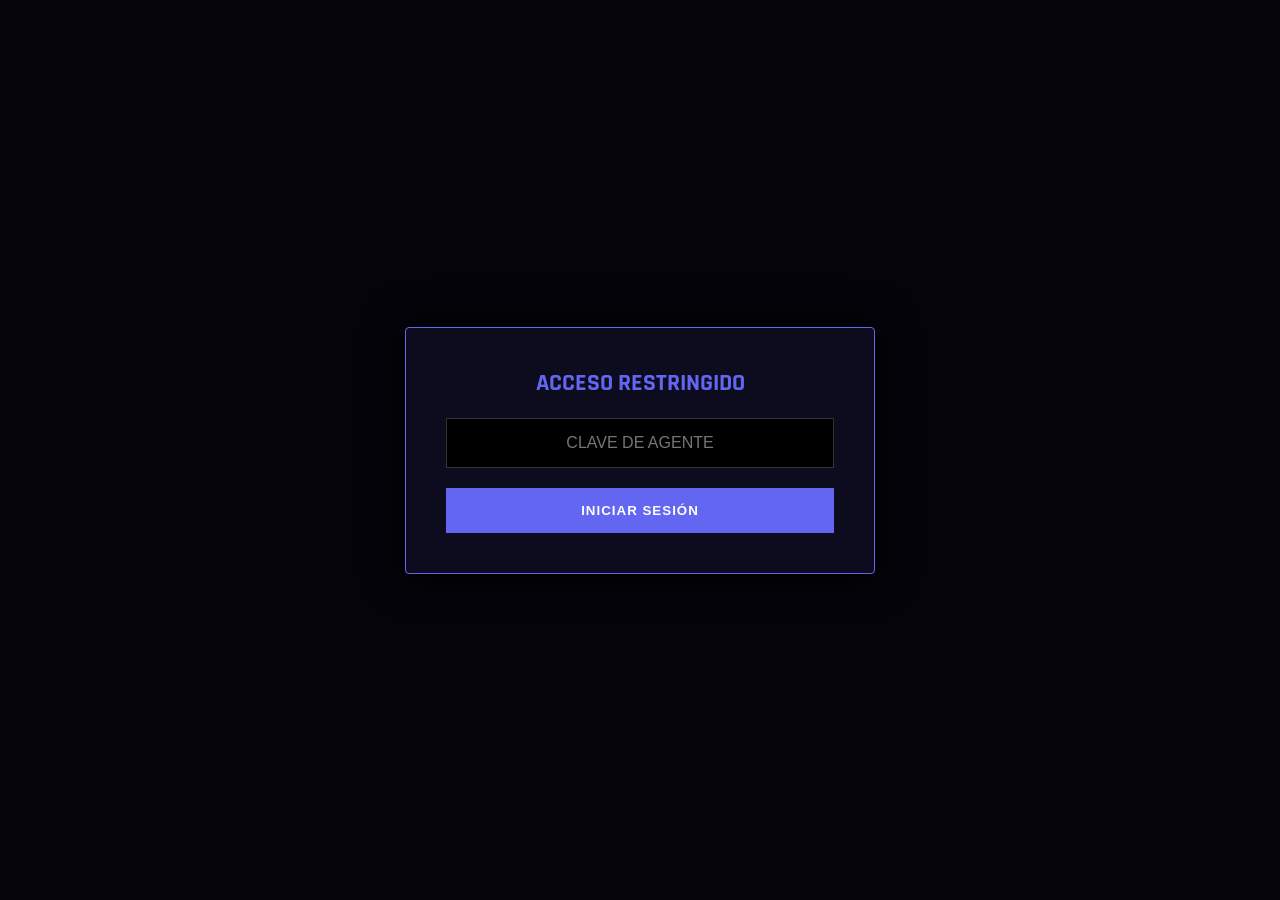
==== commit 39464789: "Update index.html" ====
--- a/GEOSTORM_PROJET/index.html
+++ b/GEOSTORM_PROJET/index.html
@@ -9,55 +9,77 @@
 <link href="https://fonts.googleapis.com/css2?family=Share+Tech+Mono&family=Rajdhani:wght@400;500;600;700&family=DM+Sans:opsz,wght@9..40,300;9..40,400;9..40,500;9..40,600&display=swap" rel="stylesheet">
 
 <style>
-/* ... (Tus estilos se mantienen igual) ... */
+/* CSS DE GEOSTORM */
 *,*::before,*::after{box-sizing:border-box;margin:0;padding:0}
 :root{ --bg0:#04040a; --bg1:#06060f; --bg2:#080815; --surf:#0c0c1e; --surf2:#10102a; --surf3:#141438; --ind:#6366f1; --ind2:#4f52cc; --ind3:#a5b4fc; --id:rgba(99,102,241,.1); --ig:rgba(99,102,241,.25); --ib:rgba(99,102,241,.32); --grn:#22c55e; --grn2:#16a34a; --grn3:#4ade80; --gd:rgba(34,197,94,.1); --gg:rgba(34,197,94,.22); --gb:rgba(34,197,94,.28); --orn:#f97316; --od:rgba(249,115,22,.1); --og:rgba(249,115,22,.22); --ob:rgba(249,115,22,.28); --red:#ef4444; --rd:rgba(239,68,68,.1); --rb:rgba(239,68,68,.28); --yel:#eab308; --yd:rgba(234,179,8,.1); --cyn:#22d3ee; --cd:rgba(34,211,238,.1); --wh:#dde4ff; --wh2:#8892bb; --mu:#3a3e6e; --bdr:rgba(255,255,255,.05); --bdr2:rgba(255,255,255,.09); --bdr3:rgba(255,255,255,.15); --mono:'Share Tech Mono',monospace; --head:'Rajdhani',sans-serif; --body:'DM Sans',sans-serif; --SB:240px; --TOP:50px; }
 html,body{height:100%;overflow:hidden;background:var(--bg0);color:var(--wh);font-family:var(--mono)}
-body::before{ content:'';position:fixed;inset:0;pointer-events:none;z-index:9998; background:repeating-linear-gradient(0deg,transparent,transparent 3px,rgba(0,0,0,.03) 3px,rgba(0,0,0,.03) 4px); }
-body::after{ content:'';position:fixed;inset:0;pointer-events:none;z-index:9997;opacity:.022; background-image:url("data:image/svg+xml,%3Csvg xmlns='http://www.w3.org/2000/svg' width='256' height='256'%3E%3Cfilter id='n'%3E%3CfeTurbulence type='fractalNoise' baseFrequency='.85' numOctaves='4' stitchTiles='stitch'/%3E%3C/filter%3E%3Crect width='256' height='256' filter='url(%23n)'/%3E%3C/svg%3E"); }
-.glass{ background:rgba(12,12,30,.78); backdrop-filter:blur(16px) saturate(1.3); -webkit-backdrop-filter:blur(16px) saturate(1.3); border:1px solid var(--bdr2);border-radius:6px; position:relative;overflow:hidden; }
-#app{ display:grid; grid-template-rows:var(--TOP) 1fr; grid-template-columns:var(--SB) 1fr; height:100vh;overflow:hidden; }
-#topbar{ grid-column:1/-1;display:flex;align-items:center; background:rgba(4,4,10,.94); backdrop-filter:blur(24px);-webkit-backdrop-filter:blur(24px); border-bottom:1px solid var(--bdr2);z-index:300;position:relative; }
-.tb-brand{ width:var(--SB);height:100%; display:flex;align-items:center;gap:10px;padding:0 18px; border-right:1px solid var(--bdr2);flex-shrink:0; }
-.brand-name{ font-family:var(--head);font-size:20px;font-weight:700; letter-spacing:.12em;text-transform:uppercase;color:var(--wh); }
+body::before{content:'';position:fixed;inset:0;pointer-events:none;z-index:9998;background:repeating-linear-gradient(0deg,transparent,transparent 3px,rgba(0,0,0,.03) 3px,rgba(0,0,0,.03) 4px);}
+#app{display:grid;grid-template-rows:var(--TOP) 1fr;grid-template-columns:var(--SB) 1fr;height:100vh;overflow:hidden;}
+#topbar{grid-column:1/-1;display:flex;align-items:center;background:rgba(4,4,10,.94);backdrop-filter:blur(24px);border-bottom:1px solid var(--bdr2);z-index:300;position:relative;}
+.tb-brand{width:var(--SB);height:100%;display:flex;align-items:center;gap:10px;padding:0 18px;border-right:1px solid var(--bdr2);flex-shrink:0;}
+.brand-name{font-family:var(--head);font-size:20px;font-weight:700;letter-spacing:.12em;text-transform:uppercase;color:var(--wh);}
 .brand-name em{color:var(--ind);font-style:normal}
-/* (Acortado para el ejemplo, pero incluye todo tu CSS aquí) */
-@media(max-width:900px){ :root{--SB:0px} #app{grid-template-columns:1fr} #sidebar{ position:fixed;left:0;top:var(--TOP);bottom:0; width:240px;transform:translateX(-100%);z-index:300; border-right:1px solid var(--bdr2); } #sidebar.open{transform:translateX(0)} .ham{display:flex} }
+#sidebar{grid-row:2;background:rgba(6,6,15,.92);backdrop-filter:blur(20px);border-right:1px solid var(--bdr2);overflow-y:auto;display:flex;flex-direction:column;z-index:100;}
+#main{grid-row:2;overflow-y:auto;background:var(--bg2)}
+.ph{padding:16px 22px;border-bottom:1px solid var(--bdr);display:flex;align-items:center;justify-content:space-between;background:rgba(8,8,21,.93);backdrop-filter:blur(18px);}
+.ph-title{font-family:var(--head);font-size:22px;font-weight:700;text-transform:uppercase;}
+.ph-title span{color:var(--grn)}
+/* ESTILO DEL MURO */
+#gatekeeper{position:fixed;inset:0;background:#04040a;z-index:99999;display:flex;align-items:center;justify-content:center;flex-direction:column;font-family:var(--mono);}
+.lock-box{border:1px solid var(--ind);padding:40px;background:var(--surf);border-radius:4px;text-align:center;box-shadow:0 0 40px rgba(0,0,0,1);}
+.lock-input{background:#000;border:1px solid #333;color:var(--wh);padding:15px;text-align:center;width:100%;margin-bottom:20px;font-size:16px;outline:none;}
+.lock-btn{background:var(--ind);color:white;border:none;padding:15px;cursor:pointer;width:100%;font-weight:bold;letter-spacing:1px;}
 </style>
 </head>
 <body>
 
-<div id="gatekeeper" style="position:fixed; inset:0; background:#04040a; z-index:99999; display:flex; align-items:center; justify-content:center; flex-direction:column; font-family:'Share Tech Mono', monospace;">
-    <div style="border:1px solid #6366f1; padding:40px; background:#0c0c1e; border-radius:4px; text-align:center; box-shadow: 0 0 30px rgba(99,102,241,0.3);">
-        <h2 style="color:#6366f1; margin-bottom:10px; font-family:'Rajdhani';">SECURITY CHECK</h2>
-        <input type="password" id="passInput" placeholder="ENTER KEY" style="background:#04040a; border:1px solid #141438; color:#fff; padding:15px; text-align:center; width:100%; margin-bottom:20px; outline:none;">
-        <button onclick="checkAccess()" style="background:#6366f1; color:white; border:none; padding:12px; cursor:pointer; width:100%; font-weight:bold;">ACCESS SYSTEM</button>
-        <p id="errorMsg" style="color:#ef4444; font-size:11px; margin-top:20px; display:none;">ACCESS DENIED</p>
+<div id="gatekeeper">
+    <div class="lock-box">
+        <h2 style="color:var(--ind); margin-bottom:20px; font-family:var(--head);">ACCESO RESTRINGIDO</h2>
+        <input type="password" id="passInput" class="lock-input" placeholder="CLAVE DE AGENTE">
+        <button onclick="checkAccess()" class="lock-btn">INICIAR SESIÓN</button>
+        <p id="errorMsg" style="color:var(--red); margin-top:15px; display:none; font-size:12px;">CLAVE INCORRECTA</p>
     </div>
+</div>
+
+<div id="app">
+    <header id="topbar">
+        <div class="tb-brand">
+            <span class="brand-name">GEO<em>STORM</em></span>
+        </div>
+        <div style="padding-left:20px; font-size:10px; color:var(--grn)">SISTEMA ENCRIPTADO</div>
+    </header>
+
+    <nav id="sidebar">
+        <div style="padding:20px; color:var(--mu); font-size:10px;">TERMINAL ACTIVO</div>
+        <div style="padding:0 20px; color:var(--wh2)">◎ Dashboard</div>
+    </nav>
+
+    <main id="main">
+        <div class="ph">
+            <div class="ph-title">Intelligence <span>Hub</span></div>
+        </div>
+        <div style="padding:40px; text-align:center;">
+            <h1 style="color:var(--ind)">BIENVENIDO, AGENTE.</h1>
+            <p style="color:var(--mu); margin-top:10px;">Todos los sistemas operativos. Enero 2026.</p>
+        </div>
+    </main>
 </div>
 
 <script>
     function checkAccess() {
-        if(document.getElementById('passInput').value === "GEO2026") {
+        const p = document.getElementById('passInput').value;
+        if(p === "GEO2026") {
             document.getElementById('gatekeeper').style.display = 'none';
         } else {
             document.getElementById('errorMsg').style.display = 'block';
         }
     }
+    // Permitir Enter
+    document.getElementById('passInput').addEventListener('keypress', function (e) {
+        if (e.key === 'Enter') checkAccess();
+    });
 </script>
-<div id="app">
-    <header id="topbar">
-        <div class="tb-brand">
-            <span class="brand-name">GEO<em>STORM</em></span>
-        </div>
-    </header>
-    <main id="main">
-        <section id="page-feed" class="page active">
-            <div class="ph"><div class="ph-title">Live <span>Feed</span></div></div>
-            <p style="padding: 20px;">SISTEMA ONLINE. BIENVENIDO AGENTE.</p>
-        </section>
-    </main>
-</div>
 
 </body>
 </html>
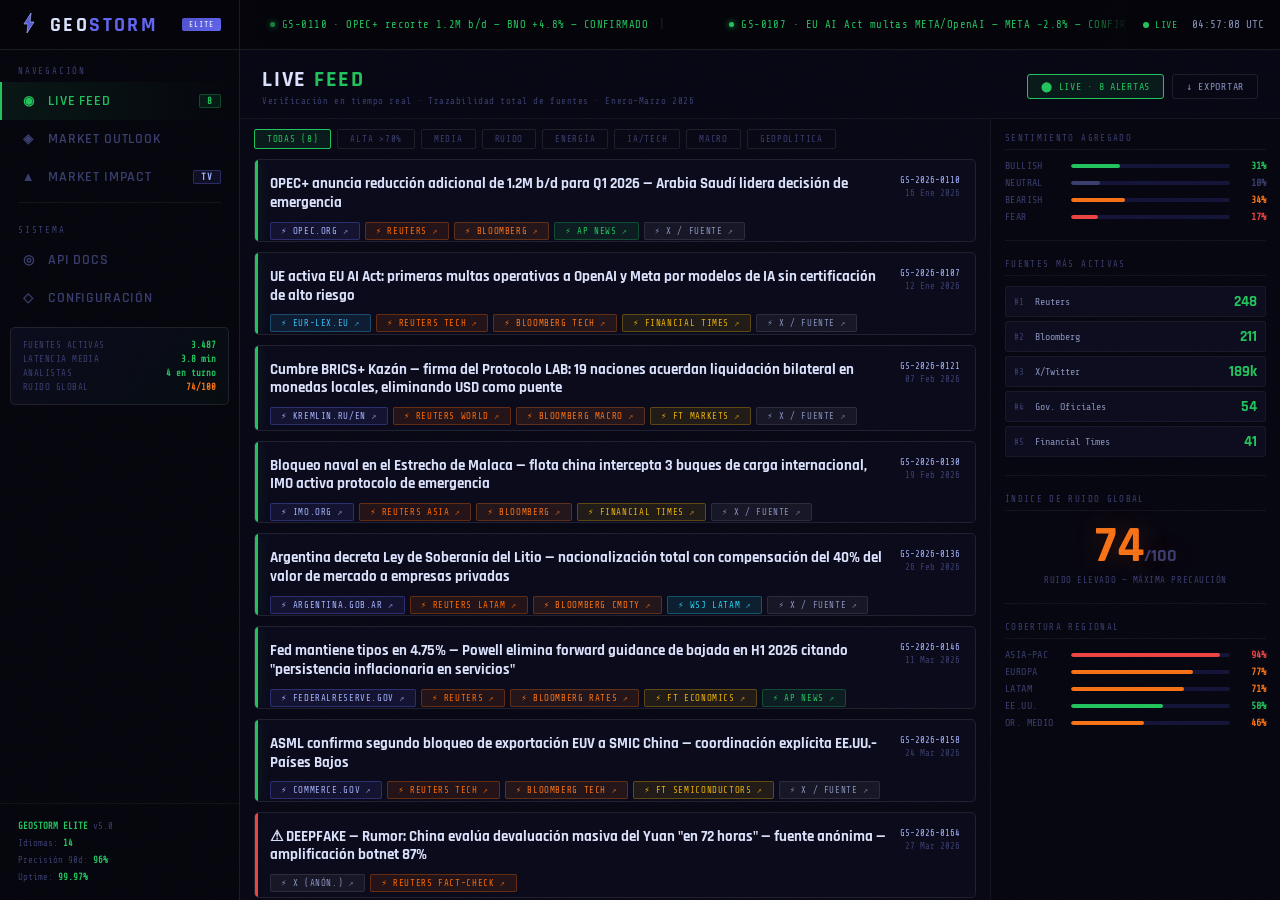
==== commit f81d87a7: "Rename index.html.html to index.html" ====
--- a/GEOSTORM_PROJET/index.html
+++ b/GEOSTORM_PROJET/index.html
@@ -9,77 +9,1657 @@
 <link href="https://fonts.googleapis.com/css2?family=Share+Tech+Mono&family=Rajdhani:wght@400;500;600;700&family=DM+Sans:opsz,wght@9..40,300;9..40,400;9..40,500;9..40,600&display=swap" rel="stylesheet">
 
 <style>
-/* CSS DE GEOSTORM */
+/* ═══════════════════════════════════════════════════
+   RESET & TOKENS
+═══════════════════════════════════════════════════ */
 *,*::before,*::after{box-sizing:border-box;margin:0;padding:0}
-:root{ --bg0:#04040a; --bg1:#06060f; --bg2:#080815; --surf:#0c0c1e; --surf2:#10102a; --surf3:#141438; --ind:#6366f1; --ind2:#4f52cc; --ind3:#a5b4fc; --id:rgba(99,102,241,.1); --ig:rgba(99,102,241,.25); --ib:rgba(99,102,241,.32); --grn:#22c55e; --grn2:#16a34a; --grn3:#4ade80; --gd:rgba(34,197,94,.1); --gg:rgba(34,197,94,.22); --gb:rgba(34,197,94,.28); --orn:#f97316; --od:rgba(249,115,22,.1); --og:rgba(249,115,22,.22); --ob:rgba(249,115,22,.28); --red:#ef4444; --rd:rgba(239,68,68,.1); --rb:rgba(239,68,68,.28); --yel:#eab308; --yd:rgba(234,179,8,.1); --cyn:#22d3ee; --cd:rgba(34,211,238,.1); --wh:#dde4ff; --wh2:#8892bb; --mu:#3a3e6e; --bdr:rgba(255,255,255,.05); --bdr2:rgba(255,255,255,.09); --bdr3:rgba(255,255,255,.15); --mono:'Share Tech Mono',monospace; --head:'Rajdhani',sans-serif; --body:'DM Sans',sans-serif; --SB:240px; --TOP:50px; }
+
+:root{
+  --bg0:#04040a; --bg1:#06060f; --bg2:#080815;
+  --surf:#0c0c1e; --surf2:#10102a; --surf3:#141438;
+
+  --ind:#6366f1; --ind2:#4f52cc; --ind3:#a5b4fc;
+  --id:rgba(99,102,241,.1); --ig:rgba(99,102,241,.25); --ib:rgba(99,102,241,.32);
+
+  --grn:#22c55e; --grn2:#16a34a; --grn3:#4ade80;
+  --gd:rgba(34,197,94,.1); --gg:rgba(34,197,94,.22); --gb:rgba(34,197,94,.28);
+
+  --orn:#f97316;
+  --od:rgba(249,115,22,.1); --og:rgba(249,115,22,.22); --ob:rgba(249,115,22,.28);
+
+  --red:#ef4444;
+  --rd:rgba(239,68,68,.1); --rb:rgba(239,68,68,.28);
+
+  --yel:#eab308; --yd:rgba(234,179,8,.1);
+  --cyn:#22d3ee; --cd:rgba(34,211,238,.1);
+
+  --wh:#dde4ff; --wh2:#8892bb; --mu:#3a3e6e;
+  --bdr:rgba(255,255,255,.05);
+  --bdr2:rgba(255,255,255,.09);
+  --bdr3:rgba(255,255,255,.15);
+
+  --mono:'Share Tech Mono',monospace;
+  --head:'Rajdhani',sans-serif;
+  --body:'DM Sans',sans-serif;
+
+  --SB:240px;
+  --TOP:50px;
+}
+
 html,body{height:100%;overflow:hidden;background:var(--bg0);color:var(--wh);font-family:var(--mono)}
-body::before{content:'';position:fixed;inset:0;pointer-events:none;z-index:9998;background:repeating-linear-gradient(0deg,transparent,transparent 3px,rgba(0,0,0,.03) 3px,rgba(0,0,0,.03) 4px);}
-#app{display:grid;grid-template-rows:var(--TOP) 1fr;grid-template-columns:var(--SB) 1fr;height:100vh;overflow:hidden;}
-#topbar{grid-column:1/-1;display:flex;align-items:center;background:rgba(4,4,10,.94);backdrop-filter:blur(24px);border-bottom:1px solid var(--bdr2);z-index:300;position:relative;}
-.tb-brand{width:var(--SB);height:100%;display:flex;align-items:center;gap:10px;padding:0 18px;border-right:1px solid var(--bdr2);flex-shrink:0;}
-.brand-name{font-family:var(--head);font-size:20px;font-weight:700;letter-spacing:.12em;text-transform:uppercase;color:var(--wh);}
+
+/* Scanline atmosphere */
+body::before{
+  content:'';position:fixed;inset:0;pointer-events:none;z-index:9998;
+  background:repeating-linear-gradient(0deg,transparent,transparent 3px,rgba(0,0,0,.03) 3px,rgba(0,0,0,.03) 4px);
+}
+/* Grain texture */
+body::after{
+  content:'';position:fixed;inset:0;pointer-events:none;z-index:9997;opacity:.022;
+  background-image:url("data:image/svg+xml,%3Csvg xmlns='http://www.w3.org/2000/svg' width='256' height='256'%3E%3Cfilter id='n'%3E%3CfeTurbulence type='fractalNoise' baseFrequency='.85' numOctaves='4' stitchTiles='stitch'/%3E%3C/filter%3E%3Crect width='256' height='256' filter='url(%23n)'/%3E%3C/svg%3E");
+}
+
+::-webkit-scrollbar{width:3px;height:3px}
+::-webkit-scrollbar-track{background:transparent}
+::-webkit-scrollbar-thumb{background:var(--mu);border-radius:2px}
+
+/* ═══════════════════════════════════════════════════
+   GLASS CARD
+═══════════════════════════════════════════════════ */
+.glass{
+  background:rgba(12,12,30,.78);
+  backdrop-filter:blur(16px) saturate(1.3);
+  -webkit-backdrop-filter:blur(16px) saturate(1.3);
+  border:1px solid var(--bdr2);border-radius:6px;
+  position:relative;overflow:hidden;
+}
+.glass::before{
+  content:'';position:absolute;top:0;left:0;right:0;height:1px;
+  background:linear-gradient(90deg,transparent,rgba(255,255,255,.18),transparent);
+}
+
+/* ═══════════════════════════════════════════════════
+   APP SHELL
+═══════════════════════════════════════════════════ */
+#app{
+  display:grid;
+  grid-template-rows:var(--TOP) 1fr;
+  grid-template-columns:var(--SB) 1fr;
+  height:100vh;overflow:hidden;
+}
+
+/* ═══════════════════════════════════════════════════
+   TOPBAR
+═══════════════════════════════════════════════════ */
+#topbar{
+  grid-column:1/-1;display:flex;align-items:center;
+  background:rgba(4,4,10,.94);
+  backdrop-filter:blur(24px);-webkit-backdrop-filter:blur(24px);
+  border-bottom:1px solid var(--bdr2);z-index:300;position:relative;
+}
+
+.tb-brand{
+  width:var(--SB);height:100%;
+  display:flex;align-items:center;gap:10px;padding:0 18px;
+  border-right:1px solid var(--bdr2);flex-shrink:0;
+}
+.brand-bolt svg{width:22px;height:22px}
+.brand-name{
+  font-family:var(--head);font-size:20px;font-weight:700;
+  letter-spacing:.12em;text-transform:uppercase;color:var(--wh);
+}
 .brand-name em{color:var(--ind);font-style:normal}
-#sidebar{grid-row:2;background:rgba(6,6,15,.92);backdrop-filter:blur(20px);border-right:1px solid var(--bdr2);overflow-y:auto;display:flex;flex-direction:column;z-index:100;}
-#main{grid-row:2;overflow-y:auto;background:var(--bg2)}
-.ph{padding:16px 22px;border-bottom:1px solid var(--bdr);display:flex;align-items:center;justify-content:space-between;background:rgba(8,8,21,.93);backdrop-filter:blur(18px);}
-.ph-title{font-family:var(--head);font-size:22px;font-weight:700;text-transform:uppercase;}
+.brand-badge{
+  margin-left:auto;flex-shrink:0;
+  font-family:var(--mono);font-size:8px;letter-spacing:.12em;
+  padding:2px 7px;border-radius:2px;
+  background:linear-gradient(135deg,var(--ind2),var(--ind));color:#fff;
+}
+
+.ham{
+  display:none;align-items:center;justify-content:center;
+  width:36px;height:36px;background:none;
+  border:1px solid var(--bdr2);border-radius:3px;cursor:pointer;
+  color:var(--wh2);font-size:17px;margin-left:auto;margin-right:10px;
+  transition:all .15s;
+}
+.ham:hover{border-color:var(--ind);color:var(--ind3)}
+
+/* Ticker */
+.tb-ticker{flex:1;overflow:hidden;position:relative;height:100%;display:flex;align-items:center}
+.tb-ticker::before,.tb-ticker::after{
+  content:'';position:absolute;top:0;bottom:0;width:52px;z-index:2;pointer-events:none;
+}
+.tb-ticker::before{left:0;background:linear-gradient(90deg,rgba(4,4,10,.94),transparent)}
+.tb-ticker::after{right:0;background:linear-gradient(-90deg,rgba(4,4,10,.94),transparent)}
+
+.tick-scroll{display:flex;white-space:nowrap;animation:tscroll 65s linear infinite}
+.tick-item{
+  display:inline-flex;align-items:center;gap:7px;
+  padding:0 30px;font-family:var(--mono);font-size:10.5px;letter-spacing:.04em;
+}
+.tick-dot{width:5px;height:5px;border-radius:50%;flex-shrink:0}
+.tick-sep{color:var(--mu);padding:0 4px;opacity:.6}
+.tick-item.ok{color:var(--grn)} .tick-item.ok .tick-dot{background:var(--grn);box-shadow:0 0 6px var(--grn)}
+.tick-item.warn{color:var(--orn)} .tick-item.warn .tick-dot{background:var(--orn)}
+.tick-item.bad{color:var(--red)} .tick-item.bad .tick-dot{background:var(--red)}
+
+@keyframes tscroll{from{transform:translateX(0)}to{transform:translateX(-50%)}}
+
+.tb-right{display:flex;align-items:center;gap:14px;padding:0 16px;flex-shrink:0}
+.tb-live{display:flex;align-items:center;gap:6px;font-family:var(--mono);font-size:10px;letter-spacing:.08em;text-transform:uppercase;color:var(--grn)}
+.live-dot{width:6px;height:6px;border-radius:50%;background:var(--grn);animation:ldot 1.8s ease-in-out infinite}
+@keyframes ldot{
+  0%,100%{box-shadow:0 0 0 0 rgba(34,197,94,.6)}
+  50%{box-shadow:0 0 0 5px rgba(34,197,94,0)}
+}
+.tb-clock{font-family:var(--mono);font-size:11px;color:var(--wh2)}
+
+/* ═══════════════════════════════════════════════════
+   SIDEBAR
+═══════════════════════════════════════════════════ */
+#sidebar{
+  grid-row:2;
+  background:rgba(6,6,15,.92);
+  backdrop-filter:blur(20px);-webkit-backdrop-filter:blur(20px);
+  border-right:1px solid var(--bdr2);
+  overflow-y:auto;display:flex;flex-direction:column;
+  z-index:100;transition:transform .25s ease;
+}
+
+.sb-lbl{font-family:var(--mono);font-size:9px;letter-spacing:.2em;text-transform:uppercase;color:var(--mu);padding:16px 18px 6px}
+
+.nav-item{
+  display:flex;align-items:center;gap:11px;padding:10px 18px;
+  cursor:pointer;user-select:none;
+  font-family:var(--head);font-size:14px;font-weight:600;letter-spacing:.06em;text-transform:uppercase;
+  color:var(--mu);border-left:2px solid transparent;transition:all .15s;
+}
+.nav-item:hover{color:var(--wh2);background:rgba(255,255,255,.025)}
+.nav-item.active{color:var(--grn);border-left-color:var(--grn);background:linear-gradient(90deg,rgba(34,197,94,.09),transparent)}
+.ni-ico{font-size:13px;width:17px;text-align:center;flex-shrink:0}
+.ni-badge{margin-left:auto;font-family:var(--mono);font-size:9px;padding:1px 7px;border-radius:2px}
+.ni-badge.live{background:var(--gd);color:var(--grn);border:1px solid var(--gb);animation:ldot 2s ease-in-out infinite}
+.ni-badge.beta{background:var(--id);color:var(--ind3);border:1px solid var(--ib)}
+
+.sb-div{height:1px;background:var(--bdr);margin:6px 18px}
+
+.sb-stats{
+  margin:10px;padding:12px;border-radius:5px;
+  background:linear-gradient(135deg,rgba(99,102,241,.07),rgba(34,197,94,.04));
+  border:1px solid var(--bdr2);
+}
+.ss-row{display:flex;align-items:center;justify-content:space-between;font-family:var(--mono);font-size:9px;margin-bottom:4px}
+.ss-row:last-child{margin-bottom:0}
+.ss-l{color:var(--mu);text-transform:uppercase;letter-spacing:.05em}
+.ss-v{color:var(--grn);font-weight:700}
+.ss-v.warn{color:var(--orn)}
+
+.sb-footer{margin-top:auto;padding:14px 18px;border-top:1px solid var(--bdr);font-family:var(--mono);font-size:9px;color:var(--mu);line-height:1.9}
+.sb-footer strong{color:var(--grn)}
+
+/* ═══════════════════════════════════════════════════
+   MAIN
+═══════════════════════════════════════════════════ */
+#main{grid-row:2;overflow-y:auto;overflow-x:hidden;background:var(--bg2)}
+
+.page{display:none;min-height:100%}
+.page.active{display:block}
+
+/* ═══════════════════════════════════════════════════
+   PAGE HEADER
+═══════════════════════════════════════════════════ */
+.ph{
+  padding:16px 22px 12px;border-bottom:1px solid var(--bdr);
+  display:flex;align-items:center;justify-content:space-between;
+  position:sticky;top:0;z-index:50;
+  background:rgba(8,8,21,.93);backdrop-filter:blur(18px);
+  flex-wrap:wrap;gap:10px;
+}
+.ph-title{font-family:var(--head);font-size:22px;font-weight:700;letter-spacing:.08em;text-transform:uppercase}
 .ph-title span{color:var(--grn)}
-/* ESTILO DEL MURO */
-#gatekeeper{position:fixed;inset:0;background:#04040a;z-index:99999;display:flex;align-items:center;justify-content:center;flex-direction:column;font-family:var(--mono);}
-.lock-box{border:1px solid var(--ind);padding:40px;background:var(--surf);border-radius:4px;text-align:center;box-shadow:0 0 40px rgba(0,0,0,1);}
-.lock-input{background:#000;border:1px solid #333;color:var(--wh);padding:15px;text-align:center;width:100%;margin-bottom:20px;font-size:16px;outline:none;}
-.lock-btn{background:var(--ind);color:white;border:none;padding:15px;cursor:pointer;width:100%;font-weight:bold;letter-spacing:1px;}
+.ph-sub{font-family:var(--mono);font-size:9px;color:var(--mu);margin-top:2px;letter-spacing:.06em}
+.ph-r{display:flex;gap:8px;align-items:center;flex-wrap:wrap}
+
+/* Buttons */
+.btn{
+  display:inline-flex;align-items:center;gap:6px;padding:6px 13px;border-radius:3px;cursor:pointer;
+  font-family:var(--mono);font-size:10px;letter-spacing:.07em;text-transform:uppercase;
+  border:1px solid var(--bdr2);background:transparent;color:var(--wh2);text-decoration:none;transition:all .15s;
+}
+.btn:hover{border-color:var(--ind);color:var(--ind3);background:var(--id)}
+.btn.g{border-color:var(--grn);color:var(--grn);background:var(--gd)}
+.btn.g:hover{background:rgba(34,197,94,.18)}
+
+/* ═══════════════════════════════════════════════════
+   LIVE FEED
+═══════════════════════════════════════════════════ */
+.feed-shell{
+  display:grid;grid-template-columns:1fr 290px;
+  height:calc(100vh - var(--TOP) - 57px);overflow:hidden;
+}
+.feed-main-wrap{display:flex;flex-direction:column;overflow:hidden}
+.chips-row{display:flex;gap:6px;flex-wrap:wrap;padding:10px 14px;flex-shrink:0}
+.chip{
+  padding:4px 12px;border-radius:2px;font-family:var(--mono);font-size:9px;
+  letter-spacing:.08em;text-transform:uppercase;
+  border:1px solid var(--bdr2);background:transparent;color:var(--mu);cursor:pointer;transition:all .15s;
+}
+.chip.active,.chip:hover{border-color:var(--grn);color:var(--grn);background:var(--gd)}
+
+.feed-scroll{overflow-y:auto;flex:1;padding:0 14px 14px;display:flex;flex-direction:column;gap:10px}
+
+/* Alert card */
+.alert-card{
+  background:rgba(12,12,30,.78);
+  backdrop-filter:blur(12px);-webkit-backdrop-filter:blur(12px);
+  border:1px solid var(--bdr2);border-radius:5px;
+  padding:15px 15px 13px;position:relative;overflow:hidden;
+  transition:border-color .18s,transform .15s;
+}
+.alert-card::after{content:'';position:absolute;left:0;top:0;bottom:0;width:3px}
+.alert-card.lv-hi::after{background:var(--grn);box-shadow:1px 0 12px var(--gg)}
+.alert-card.lv-md::after{background:var(--orn);box-shadow:1px 0 10px var(--og)}
+.alert-card.lv-lo::after{background:var(--red)}
+.alert-card:hover{border-color:var(--bdr3);transform:translateX(2px)}
+
+.ac-top{display:flex;align-items:flex-start;justify-content:space-between;gap:10px;margin-bottom:9px}
+.ac-title{font-family:var(--head);font-size:15px;font-weight:700;color:var(--wh);line-height:1.25;flex:1}
+.ac-meta{display:flex;flex-direction:column;align-items:flex-end;gap:3px;flex-shrink:0}
+.ac-time{font-family:var(--mono);font-size:9px;color:var(--mu);white-space:nowrap}
+.ac-id{font-family:var(--mono);font-size:9px;color:var(--ind3)}
+
+/* Source buttons — military command style */
+.src-row{display:flex;gap:5px;flex-wrap:wrap;margin-bottom:10px}
+.src-btn{
+  display:inline-flex;align-items:center;gap:5px;
+  padding:3px 10px;border-radius:2px;
+  font-family:var(--mono);font-size:9px;letter-spacing:.07em;text-transform:uppercase;
+  border:1px solid;text-decoration:none;
+  position:relative;overflow:hidden;transition:all .15s;
+}
+.src-btn::before{
+  content:'';position:absolute;left:-100%;top:0;width:100%;height:100%;
+  background:linear-gradient(90deg,transparent,rgba(255,255,255,.1),transparent);
+  transition:left .35s;
+}
+.src-btn:hover::before{left:100%}
+.src-btn:hover{filter:brightness(1.35);transform:translateY(-1px);box-shadow:0 4px 14px rgba(0,0,0,.5)}
+
+.sb-rtr{background:rgba(255,103,0,.1);color:#ff6900;border-color:rgba(255,103,0,.3)}
+.sb-bbg{background:var(--od);color:var(--orn);border-color:var(--ob)}
+.sb-gov{background:var(--id);color:var(--ind3);border-color:var(--ib)}
+.sb-x  {background:rgba(255,255,255,.05);color:var(--wh2);border-color:var(--bdr2)}
+.sb-ft {background:var(--yd);color:var(--yel);border-color:rgba(234,179,8,.3)}
+.sb-wsj{background:var(--cd);color:var(--cyn);border-color:rgba(34,211,238,.3)}
+.sb-ap {background:var(--gd);color:var(--grn);border-color:var(--gb)}
+.sb-eu {background:rgba(56,189,248,.1);color:#38bdf8;border-color:rgba(56,189,248,.3)}
+.sb-un {background:rgba(167,139,250,.1);color:#a78bfa;border-color:rgba(167,139,250,.3)}
+
+/* Confluence bar */
+.conf-row{display:flex;align-items:center;gap:10px;margin-bottom:9px}
+.conf-lbl{font-family:var(--mono);font-size:9px;color:var(--mu);text-transform:uppercase;letter-spacing:.07em;width:78px;flex-shrink:0}
+.conf-track{flex:1;height:6px;background:var(--surf3);border-radius:3px;overflow:hidden}
+.conf-bar{height:100%;border-radius:3px;animation:fillup 1s ease .1s both;position:relative}
+.conf-bar::after{
+  content:'';position:absolute;right:0;top:0;bottom:0;width:26px;
+  background:linear-gradient(90deg,transparent,rgba(255,255,255,.22));
+  animation:sweep .8s ease .8s both;
+}
+@keyframes fillup{from{width:0!important}}
+@keyframes sweep{from{opacity:1;transform:translateX(-26px)}to{opacity:0;transform:translateX(8px)}}
+.conf-bar.hi{background:linear-gradient(90deg,var(--grn2),var(--grn));box-shadow:0 0 10px var(--gg)}
+.conf-bar.md{background:linear-gradient(90deg,#c2410c,var(--orn))}
+.conf-bar.lo{background:var(--red)}
+.conf-pct{font-family:var(--head);font-size:19px;font-weight:700;width:40px;text-align:right;flex-shrink:0}
+.conf-pct.hi{color:var(--grn)} .conf-pct.md{color:var(--orn)} .conf-pct.lo{color:var(--red)}
+
+/* Metrics */
+.metrics-row{display:flex;gap:7px;flex-wrap:wrap;margin-bottom:9px}
+.m-chip{padding:3px 9px;border-radius:2px;background:var(--surf2);border:1px solid var(--bdr);color:var(--wh2);font-family:var(--mono);font-size:9px}
+.m-chip strong{color:var(--wh)}
+
+/* Sentiment */
+.sent-wrap{margin-bottom:9px}
+.sent-lbl{font-family:var(--mono);font-size:9px;color:var(--mu);text-transform:uppercase;letter-spacing:.07em;margin-bottom:5px;display:block}
+.sent-bar{display:flex;height:16px;border-radius:3px;overflow:hidden;border:1px solid var(--bdr)}
+.sent-seg{display:flex;align-items:center;justify-content:center;font-family:var(--mono);font-size:8px;font-weight:700;letter-spacing:.04em;transition:width .5s ease}
+.sent-seg.bull{background:var(--grn);color:#000}
+.sent-seg.neut{background:var(--surf3);color:var(--mu)}
+.sent-seg.bear{background:var(--orn);color:#000}
+.sent-seg.fear{background:var(--red);color:#fff}
+.sent-tags{display:flex;gap:4px;flex-wrap:wrap;margin-top:5px}
+.s-tag{padding:2px 7px;border-radius:2px;font-family:var(--mono);font-size:9px;text-transform:uppercase;letter-spacing:.04em;border:1px solid}
+.s-tag.bull{background:var(--gd);color:var(--grn);border-color:var(--gb)}
+.s-tag.bear{background:var(--od);color:var(--orn);border-color:var(--ob)}
+.s-tag.fear{background:var(--rd);color:var(--red);border-color:var(--rb)}
+.s-tag.neut{background:var(--surf3);color:var(--mu);border-color:var(--bdr)}
+
+/* Seal */
+.seal{display:flex;align-items:flex-start;gap:8px;padding:9px 11px;border-radius:3px;margin-top:9px;font-family:var(--mono);font-size:10px;color:var(--wh2);line-height:1.65}
+.seal.conf{background:var(--gd);border:1px solid var(--gb)} .seal.conf strong{color:var(--grn)}
+.seal.anal{background:var(--od);border:1px solid var(--ob)} .seal.anal strong{color:var(--orn)}
+.seal.rej {background:var(--rd);border:1px solid var(--rb)} .seal.rej  strong{color:var(--red)}
+
+/* Feed rail */
+.feed-rail{border-left:1px solid var(--bdr);overflow-y:auto;padding:14px;background:rgba(6,6,15,.7);display:flex;flex-direction:column;gap:14px}
+.rail-title{font-family:var(--mono);font-size:9px;letter-spacing:.15em;text-transform:uppercase;color:var(--mu);margin-bottom:10px;padding-bottom:6px;border-bottom:1px solid var(--bdr)}
+
+.gauge-rows{display:flex;flex-direction:column;gap:6px}
+.g-r{display:flex;align-items:center;gap:8px;font-family:var(--mono);font-size:10px}
+.g-l{color:var(--mu);width:58px;flex-shrink:0;text-transform:uppercase;letter-spacing:.04em}
+.g-t{flex:1;height:4px;background:var(--surf3);border-radius:2px;overflow:hidden}
+.g-f{height:100%;border-radius:2px}
+.g-f.gn{background:var(--grn)} .g-f.or{background:var(--orn)}
+.g-f.rd{background:var(--red)} .g-f.mu{background:var(--mu)}
+.g-v{width:28px;text-align:right;font-weight:700}
+.g-v.gn{color:var(--grn)} .g-v.or{color:var(--orn)} .g-v.rd{color:var(--red)} .g-v.mu{color:var(--mu)}
+
+.slb{display:flex;flex-direction:column;gap:4px}
+.slb-r{display:flex;align-items:center;gap:7px;padding:5px 8px;background:var(--surf);border:1px solid var(--bdr);border-radius:3px}
+.slb-rk{font-family:var(--mono);font-size:9px;color:var(--mu);width:14px}
+.slb-name{font-family:var(--mono);font-size:10px;color:var(--wh2);flex:1}
+.slb-c{font-family:var(--head);font-size:15px;font-weight:700;color:var(--grn)}
+
+.sep{height:1px;background:var(--bdr);margin:4px 0}
+
+/* ═══════════════════════════════════════════════════
+   MARKET OUTLOOK
+═══════════════════════════════════════════════════ */
+.outlook-shell{
+  display:grid;grid-template-columns:210px 1fr;
+  height:calc(100vh - var(--TOP) - 57px);overflow:hidden;
+}
+.topic-list{border-right:1px solid var(--bdr);overflow-y:auto;padding:10px 0;background:rgba(6,6,15,.7)}
+.topic-btn{padding:10px 15px;cursor:pointer;border-left:2px solid transparent;transition:all .15s}
+.topic-btn:hover{background:rgba(255,255,255,.02)}
+.topic-btn.active{border-left-color:var(--grn);background:var(--gd)}
+.tb-name{font-family:var(--head);font-size:13px;font-weight:700;text-transform:uppercase;letter-spacing:.04em;color:var(--wh2);margin-bottom:3px}
+.topic-btn.active .tb-name{color:var(--grn)}
+.tb-meta{font-family:var(--mono);font-size:9px;color:var(--mu);display:flex;align-items:center;gap:6px}
+.heat-bar{width:28px;height:3px;border-radius:2px;background:var(--surf3);overflow:hidden}
+.heat-fill{height:100%;border-radius:2px}
+.heat-fill.h5{background:var(--red);width:100%} .heat-fill.h4{background:var(--orn);width:80%}
+.heat-fill.h3{background:var(--yel);width:60%}  .heat-fill.h2{background:var(--grn);width:40%}
+
+.outlook-main{overflow-y:auto;padding:22px 24px}
+
+.otlk-header{margin-bottom:20px;padding-bottom:14px;border-bottom:1px solid var(--bdr)}
+.otlk-kicker{font-family:var(--mono);font-size:10px;color:var(--mu);letter-spacing:.1em;text-transform:uppercase;margin-bottom:7px}
+.otlk-title{font-family:var(--head);font-size:28px;font-weight:700;text-transform:uppercase;letter-spacing:.03em;line-height:1.1;margin-bottom:9px}
+.otlk-title .acc{color:var(--grn)}
+.otlk-tags{display:flex;gap:5px;flex-wrap:wrap}
+
+.pill{display:inline-block;padding:2px 8px;border-radius:2px;font-family:var(--mono);font-size:9px;letter-spacing:.04em;text-transform:uppercase;border:1px solid}
+.pill-g{background:var(--gd);color:var(--grn);border-color:var(--gb)}
+.pill-o{background:var(--od);color:var(--orn);border-color:var(--ob)}
+.pill-r{background:var(--rd);color:var(--red);border-color:var(--rb)}
+.pill-i{background:var(--id);color:var(--ind3);border-color:var(--ib)}
+
+/* Sentiment compare */
+.sent-compare{
+  background:rgba(12,12,30,.78);
+  backdrop-filter:blur(12px);-webkit-backdrop-filter:blur(12px);
+  border:1px solid var(--bdr2);border-radius:5px;
+  padding:16px;margin-bottom:20px;
+}
+.sc-title{font-family:var(--mono);font-size:9px;letter-spacing:.15em;text-transform:uppercase;color:var(--mu);margin-bottom:14px;padding-bottom:8px;border-bottom:1px solid var(--bdr)}
+.sc-cols{display:grid;grid-template-columns:1fr 1fr;gap:18px;margin-bottom:14px}
+.sc-col-title{font-family:var(--mono);font-size:9px;text-transform:uppercase;letter-spacing:.08em;margin-bottom:8px}
+.sc-col-title.masses{color:var(--orn)}
+.sc-col-title.gs{color:var(--grn)}
+.sc-col-desc{font-family:var(--body);font-size:11.5px;color:var(--wh2);line-height:1.7;margin-bottom:10px;font-weight:300}
+.sc-bar-rows{display:flex;flex-direction:column;gap:5px}
+.sc-bar-row{display:flex;align-items:center;gap:8px;font-family:var(--mono);font-size:9px}
+.sc-bar-l{color:var(--mu);width:52px;flex-shrink:0;text-transform:uppercase;letter-spacing:.04em}
+.sc-bar-t{flex:1;height:5px;background:var(--surf3);border-radius:3px;overflow:hidden}
+.sc-bar-f{height:100%;border-radius:3px;animation:fillup 1.2s ease .3s both}
+.sc-bar-v{width:30px;text-align:right;font-weight:700}
+
+.div-row{
+  display:flex;align-items:center;gap:12px;
+  padding:10px 14px;border-radius:4px;
+  background:rgba(249,115,22,.07);border:1px solid var(--ob);
+}
+.div-lbl{font-family:var(--mono);font-size:9px;color:var(--orn);text-transform:uppercase;letter-spacing:.07em;flex-shrink:0}
+.div-track{flex:1;height:6px;background:var(--surf3);border-radius:3px;overflow:hidden}
+.div-fill{height:100%;border-radius:3px;background:linear-gradient(90deg,var(--grn),var(--orn));animation:fillup 1.2s ease .3s both}
+.div-pct{font-family:var(--head);font-size:16px;font-weight:700;color:var(--orn);flex-shrink:0}
+
+/* Assets grid */
+.assets-grid{display:grid;grid-template-columns:repeat(4,1fr);gap:8px;margin-bottom:18px}
+.ast{background:var(--surf);border:1px solid var(--bdr);border-radius:3px;padding:11px}
+.ast-sym{font-family:var(--head);font-size:17px;font-weight:700;margin-bottom:2px}
+.ast-dir{font-family:var(--mono);font-size:10px;text-transform:uppercase;letter-spacing:.06em;margin-bottom:6px}
+.ast-dir.up{color:var(--grn)} .ast-dir.dn{color:var(--red)}
+.ast-mini{height:3px;background:var(--surf3);border-radius:2px;overflow:hidden}
+.ast-mini-fill{height:100%;border-radius:2px;animation:fillup 1s ease .3s both}
+.ast-mini-fill.up{background:var(--grn)} .ast-mini-fill.dn{background:var(--red)}
+
+/* Analysis */
+.analysis-grid{display:grid;grid-template-columns:1fr 256px;gap:18px;margin-bottom:20px}
+.an-sec-title{font-family:var(--mono);font-size:10px;color:var(--grn);text-transform:uppercase;letter-spacing:.12em;margin-bottom:12px;display:flex;align-items:center;gap:8px}
+.an-sec-title::before{content:'//';color:var(--mu);font-size:11px}
+
+.pov-p{font-family:var(--body);font-size:13.5px;color:var(--wh2);line-height:1.9;margin-bottom:13px;border-left:2px solid var(--bdr);padding-left:14px;font-weight:300}
+.pov-p strong{color:var(--wh);font-weight:600}
+.pov-p.hi{border-left-color:var(--grn)} .pov-p.warn{border-left-color:var(--orn)} .pov-p.risk{border-left-color:var(--red)}
+
+.opinion-col{background:rgba(12,12,30,.78);backdrop-filter:blur(10px);-webkit-backdrop-filter:blur(10px);border:1px solid var(--bdr2);border-radius:5px;padding:14px;height:fit-content}
+.op-title{font-family:var(--mono);font-size:9px;letter-spacing:.15em;text-transform:uppercase;color:var(--mu);margin-bottom:12px;padding-bottom:7px;border-bottom:1px solid var(--bdr)}
+.op-block{margin-bottom:12px}
+.op-bt{font-family:var(--mono);font-size:9px;text-transform:uppercase;letter-spacing:.07em;margin-bottom:5px}
+.op-bt.m{color:var(--orn)} .op-bt.e{color:var(--grn)}
+.op-txt{font-family:var(--body);font-size:12px;color:var(--wh2);line-height:1.7;font-weight:300}
+
+/* Timeline */
+.tl-list{display:flex;flex-direction:column;position:relative}
+.tl-list::before{content:'';position:absolute;left:15px;top:0;bottom:0;width:1px;background:var(--bdr2)}
+.tl-item{display:flex;gap:13px;padding:8px 0;position:relative}
+.tl-dot{width:9px;height:9px;border-radius:50%;margin-left:12px;margin-top:4px;flex-shrink:0;position:relative;z-index:1}
+.tl-dot.g{background:var(--grn);box-shadow:0 0 7px var(--gg)} .tl-dot.o{background:var(--orn)} .tl-dot.r{background:var(--red)}
+.tl-time{font-family:var(--mono);font-size:9px;color:var(--mu);margin-bottom:1px}
+.tl-txt{font-family:var(--mono);font-size:10.5px;color:var(--wh2);line-height:1.5}
+
+/* ═══════════════════════════════════════════════════
+   MARKET IMPACT — TRADINGVIEW
+═══════════════════════════════════════════════════ */
+.impact-shell{
+  display:grid;grid-template-columns:1fr 290px;
+  height:calc(100vh - var(--TOP) - 57px);overflow:hidden;
+}
+.impact-left{display:flex;flex-direction:column;overflow:hidden;padding:14px;gap:12px}
+.impact-right{border-left:1px solid var(--bdr);overflow-y:auto;padding:14px;background:rgba(6,6,15,.7);display:flex;flex-direction:column;gap:14px}
+
+/* Asset selector */
+.asset-selector{display:flex;gap:6px;flex-wrap:wrap}
+.asset-btn{
+  padding:6px 14px;border-radius:3px;
+  font-family:var(--mono);font-size:10px;letter-spacing:.07em;text-transform:uppercase;
+  border:1px solid var(--bdr2);background:transparent;color:var(--mu);
+  cursor:pointer;transition:all .2s;
+}
+.asset-btn:hover{border-color:var(--ind);color:var(--ind3);background:var(--id)}
+.asset-btn.active{
+  border-color:var(--ind);color:var(--ind3);background:var(--id);
+  box-shadow:0 0 14px var(--ig);
+}
+
+/* TradingView wrapper */
+.tv-wrap{
+  background:rgba(12,12,30,.78);
+  backdrop-filter:blur(14px);-webkit-backdrop-filter:blur(14px);
+  border:1px solid var(--bdr2);border-radius:6px;
+  display:flex;flex-direction:column;flex:1;min-height:0;
+  overflow:hidden;
+}
+.tv-header{
+  padding:12px 16px;border-bottom:1px solid var(--bdr);
+  display:flex;align-items:center;justify-content:space-between;flex-wrap:wrap;gap:10px;
+  background:rgba(8,8,21,.7);flex-shrink:0;
+}
+.tv-title{font-family:var(--head);font-size:16px;font-weight:700;text-transform:uppercase;letter-spacing:.06em}
+.tv-title span{color:var(--grn)}
+.tv-sub{font-family:var(--mono);font-size:9px;color:var(--mu);margin-top:2px}
+
+#tv-chart-container{flex:1;min-height:0}
+
+/* Loading state */
+.tv-loading{
+  display:flex;flex-direction:column;align-items:center;justify-content:center;
+  height:100%;gap:14px;
+}
+.tv-loading-icon{font-size:32px;animation:spin 2s linear infinite}
+@keyframes spin{from{transform:rotate(0deg)}to{transform:rotate(360deg)}}
+.tv-loading-txt{font-family:var(--mono);font-size:11px;color:var(--mu);letter-spacing:.08em;text-transform:uppercase}
+
+/* Right panel */
+.ir-panel{background:var(--surf);border:1px solid var(--bdr2);border-radius:5px;padding:14px}
+.ir-title{font-family:var(--mono);font-size:9px;text-transform:uppercase;letter-spacing:.14em;color:var(--mu);margin-bottom:10px;padding-bottom:7px;border-bottom:1px solid var(--bdr)}
+
+.stat-list{display:flex;flex-direction:column;gap:5px}
+.stat-r{display:flex;align-items:center;justify-content:space-between;padding:6px 9px;background:var(--surf2);border-radius:2px;font-family:var(--mono);font-size:10px}
+.stat-l{color:var(--mu)}
+.stat-v{font-weight:700}
+.stat-v.g{color:var(--grn)} .stat-v.r{color:var(--red)} .stat-v.o{color:var(--orn)} .stat-v.i{color:var(--ind3)}
+
+.pin-list{display:flex;flex-direction:column;gap:5px}
+.pin-item{padding:9px 11px;background:var(--surf2);border:1px solid var(--bdr);border-radius:3px;transition:border-color .15s}
+.pin-item:hover{border-color:var(--grn)}
+.pin-top{display:flex;align-items:center;gap:7px;margin-bottom:4px}
+.pin-dot{width:6px;height:6px;border-radius:50%;flex-shrink:0}
+.pin-dot.g{background:var(--grn);box-shadow:0 0 5px var(--gg)} .pin-dot.o{background:var(--orn)} .pin-dot.r{background:var(--red)}
+.pin-id{font-family:var(--mono);font-size:9px;color:var(--ind3)}
+.pin-time{font-family:var(--mono);font-size:9px;color:var(--mu);margin-left:auto}
+.pin-title{font-family:var(--mono);font-size:10px;color:var(--wh2);line-height:1.4;margin-bottom:4px}
+.pin-impact{font-family:var(--head);font-size:15px;font-weight:700}
+.pin-impact.up{color:var(--grn)} .pin-impact.dn{color:var(--red)}
+
+/* ═══════════════════════════════════════════════════
+   RESPONSIVE
+═══════════════════════════════════════════════════ */
+@media(max-width:900px){
+  :root{--SB:0px}
+  #app{grid-template-columns:1fr}
+  #sidebar{
+    position:fixed;left:0;top:var(--TOP);bottom:0;
+    width:240px;transform:translateX(-100%);z-index:300;
+    border-right:1px solid var(--bdr2);
+  }
+  #sidebar.open{transform:translateX(0)}
+  .ham{display:flex}
+  .tb-brand{width:auto}
+  .feed-shell,.outlook-shell,.impact-shell{grid-template-columns:1fr}
+  .feed-rail,.impact-right{display:none}
+  .topic-list{display:none}
+  .assets-grid{grid-template-columns:1fr 1fr}
+  .analysis-grid,.sc-cols{grid-template-columns:1fr}
+  .opinion-col{display:none}
+}
 </style>
 </head>
 <body>
-
-<div id="gatekeeper">
-    <div class="lock-box">
-        <h2 style="color:var(--ind); margin-bottom:20px; font-family:var(--head);">ACCESO RESTRINGIDO</h2>
-        <input type="password" id="passInput" class="lock-input" placeholder="CLAVE DE AGENTE">
-        <button onclick="checkAccess()" class="lock-btn">INICIAR SESIÓN</button>
-        <p id="errorMsg" style="color:var(--red); margin-top:15px; display:none; font-size:12px;">CLAVE INCORRECTA</p>
+<div id="app">
+
+<!-- ═══════════ TOPBAR ═══════════ -->
+<header id="topbar">
+  <div class="tb-brand">
+    <div class="brand-bolt">
+      <svg viewBox="0 0 22 22" fill="none">
+        <polygon points="13,1 6,12 10,12 9,21 16,10 12,10" fill="#6366f1" opacity=".88"/>
+        <polygon points="13,1 6,12 10,12 9,21 16,10 12,10" fill="none" stroke="#a5b4fc" stroke-width=".7"/>
+      </svg>
     </div>
-</div>
-
-<div id="app">
-    <header id="topbar">
-        <div class="tb-brand">
-            <span class="brand-name">GEO<em>STORM</em></span>
+    <span class="brand-name">GEO<em>STORM</em></span>
+    <span class="brand-badge">ELITE</span>
+    <button class="ham" id="ham-btn" onclick="toggleSidebar()" aria-label="Menu">☰</button>
+  </div>
+
+  <div class="tb-ticker">
+    <div class="tick-scroll" id="ticker-scroll"><!-- JS --></div>
+  </div>
+
+  <div class="tb-right">
+    <div class="tb-live"><span class="live-dot"></span>LIVE</div>
+    <div class="tb-clock" id="clk">—</div>
+  </div>
+</header>
+
+<!-- ═══════════ SIDEBAR ═══════════ -->
+<nav id="sidebar">
+  <div class="sb-lbl">Navegación</div>
+  <div class="nav-item active" data-p="feed"    onclick="nav('feed')">  <span class="ni-ico">◉</span>Live Feed<span class="ni-badge live" id="feed-badge">8</span></div>
+  <div class="nav-item"        data-p="outlook" onclick="nav('outlook')"><span class="ni-ico">◈</span>Market Outlook</div>
+  <div class="nav-item"        data-p="impact"  onclick="nav('impact')"> <span class="ni-ico">▲</span>Market Impact<span class="ni-badge beta">TV</span></div>
+  <div class="sb-div"></div>
+  <div class="sb-lbl">Sistema</div>
+  <div class="nav-item"><span class="ni-ico">◎</span>API Docs</div>
+  <div class="nav-item"><span class="ni-ico">◇</span>Configuración</div>
+
+  <div class="sb-stats">
+    <div class="ss-row"><span class="ss-l">Fuentes activas</span><span class="ss-v">3.487</span></div>
+    <div class="ss-row"><span class="ss-l">Latencia media</span><span class="ss-v">3.8 min</span></div>
+    <div class="ss-row"><span class="ss-l">Analistas</span><span class="ss-v">4 en turno</span></div>
+    <div class="ss-row"><span class="ss-l">Ruido global</span><span class="ss-v warn">74/100</span></div>
+  </div>
+
+  <div class="sb-footer">
+    <strong>GEOSTORM ELITE</strong> v5.0<br>
+    Idiomas: <strong>14</strong><br>
+    Precisión 90d: <strong>96%</strong><br>
+    Uptime: <strong>99.97%</strong>
+  </div>
+</nav>
+
+<!-- ═══════════ MAIN ═══════════ -->
+<main id="main">
+
+<!-- ════════════════ LIVE FEED ════════════════ -->
+<section id="page-feed" class="page active">
+  <div class="ph">
+    <div>
+      <div class="ph-title">Live <span>Feed</span></div>
+      <div class="ph-sub">Verificación en tiempo real · Trazabilidad total de fuentes · Enero–Marzo 2026</div>
+    </div>
+    <div class="ph-r">
+      <button class="btn g">⬤ Live · 8 alertas</button>
+      <button class="btn">↓ Exportar</button>
+    </div>
+  </div>
+
+  <div class="feed-shell">
+    <div class="feed-main-wrap">
+      <div class="chips-row">
+        <button class="chip active" onclick="filterFeed('all',this)">Todas (8)</button>
+        <button class="chip" onclick="filterFeed('lv-hi',this)">Alta &gt;70%</button>
+        <button class="chip" onclick="filterFeed('lv-md',this)">Media</button>
+        <button class="chip" onclick="filterFeed('lv-lo',this)">Ruido</button>
+        <button class="chip" onclick="filterFeed('energy',this)">Energía</button>
+        <button class="chip" onclick="filterFeed('tech',this)">IA/Tech</button>
+        <button class="chip" onclick="filterFeed('macro',this)">Macro</button>
+        <button class="chip" onclick="filterFeed('geo',this)">Geopolítica</button>
+      </div>
+      <div class="feed-scroll" id="feed-scroll"><!-- JS --></div>
+    </div>
+
+    <div class="feed-rail">
+      <div>
+        <div class="rail-title">Sentimiento agregado</div>
+        <div class="gauge-rows">
+          <div class="g-r"><span class="g-l">Bullish</span><div class="g-t"><div class="g-f gn" style="width:31%"></div></div><span class="g-v gn">31%</span></div>
+          <div class="g-r"><span class="g-l">Neutral</span><div class="g-t"><div class="g-f mu" style="width:18%"></div></div><span class="g-v mu">18%</span></div>
+          <div class="g-r"><span class="g-l">Bearish</span><div class="g-t"><div class="g-f or" style="width:34%"></div></div><span class="g-v or">34%</span></div>
+          <div class="g-r"><span class="g-l">Fear</span><div class="g-t"><div class="g-f rd" style="width:17%"></div></div><span class="g-v rd">17%</span></div>
         </div>
-        <div style="padding-left:20px; font-size:10px; color:var(--grn)">SISTEMA ENCRIPTADO</div>
-    </header>
-
-    <nav id="sidebar">
-        <div style="padding:20px; color:var(--mu); font-size:10px;">TERMINAL ACTIVO</div>
-        <div style="padding:0 20px; color:var(--wh2)">◎ Dashboard</div>
-    </nav>
-
-    <main id="main">
-        <div class="ph">
-            <div class="ph-title">Intelligence <span>Hub</span></div>
+      </div>
+      <div class="sep"></div>
+      <div>
+        <div class="rail-title">Fuentes más activas</div>
+        <div class="slb">
+          <div class="slb-r"><span class="slb-rk">#1</span><span class="slb-name">Reuters</span><span class="slb-c">248</span></div>
+          <div class="slb-r"><span class="slb-rk">#2</span><span class="slb-name">Bloomberg</span><span class="slb-c">211</span></div>
+          <div class="slb-r"><span class="slb-rk">#3</span><span class="slb-name">X/Twitter</span><span class="slb-c">189k</span></div>
+          <div class="slb-r"><span class="slb-rk">#4</span><span class="slb-name">Gov. Oficiales</span><span class="slb-c">54</span></div>
+          <div class="slb-r"><span class="slb-rk">#5</span><span class="slb-name">Financial Times</span><span class="slb-c">41</span></div>
         </div>
-        <div style="padding:40px; text-align:center;">
-            <h1 style="color:var(--ind)">BIENVENIDO, AGENTE.</h1>
-            <p style="color:var(--mu); margin-top:10px;">Todos los sistemas operativos. Enero 2026.</p>
+      </div>
+      <div class="sep"></div>
+      <div>
+        <div class="rail-title">Índice de ruido global</div>
+        <div style="font-family:var(--head);font-size:50px;font-weight:700;color:var(--orn);text-align:center;line-height:1;text-shadow:0 0 28px var(--og)">74<span style="font-size:18px;color:var(--mu)">/100</span></div>
+        <div style="font-family:var(--mono);font-size:9px;color:var(--mu);text-align:center;margin-top:4px;text-transform:uppercase;letter-spacing:.06em">Ruido elevado — máxima precaución</div>
+      </div>
+      <div class="sep"></div>
+      <div>
+        <div class="rail-title">Cobertura regional</div>
+        <div class="gauge-rows">
+          <div class="g-r"><span class="g-l">Asia-Pac</span><div class="g-t"><div class="g-f rd" style="width:94%"></div></div><span class="g-v rd">94%</span></div>
+          <div class="g-r"><span class="g-l">Europa</span><div class="g-t"><div class="g-f or" style="width:77%"></div></div><span class="g-v or">77%</span></div>
+          <div class="g-r"><span class="g-l">Latam</span><div class="g-t"><div class="g-f or" style="width:71%"></div></div><span class="g-v or">71%</span></div>
+          <div class="g-r"><span class="g-l">EE.UU.</span><div class="g-t"><div class="g-f gn" style="width:58%"></div></div><span class="g-v gn">58%</span></div>
+          <div class="g-r"><span class="g-l">Or. Medio</span><div class="g-t"><div class="g-f or" style="width:46%"></div></div><span class="g-v or">46%</span></div>
         </div>
-    </main>
-</div>
-
+      </div>
+    </div>
+  </div>
+</section>
+
+<!-- ════════════════ MARKET OUTLOOK ════════════════ -->
+<section id="page-outlook" class="page">
+  <div class="ph">
+    <div>
+      <div class="ph-title">Market <span>Outlook</span></div>
+      <div class="ph-sub">Análisis profundo · Opinión pública vs. fundamentales GEOSTORM™</div>
+    </div>
+    <div class="ph-r">
+      <button class="btn">↓ PDF</button>
+      <button class="btn">⟳ Actualizar</button>
+    </div>
+  </div>
+  <div class="outlook-shell">
+    <div class="topic-list">
+      <div class="topic-btn active" onclick="selTopic('brics',this)">
+        <div class="tb-name">🔴 Desdolarización</div>
+        <div class="tb-meta"><div class="heat-bar"><div class="heat-fill h5"></div></div>Crítico · 14</div>
+      </div>
+      <div class="topic-btn" onclick="selTopic('chips',this)">
+        <div class="tb-name">🟠 Guerra de Chips</div>
+        <div class="tb-meta"><div class="heat-bar"><div class="heat-fill h4"></div></div>Alto · 11</div>
+      </div>
+      <div class="topic-btn" onclick="selTopic('ai',this)">
+        <div class="tb-name">🟡 Regulación IA EU</div>
+        <div class="tb-meta"><div class="heat-bar"><div class="heat-fill h3"></div></div>Medio · 8</div>
+      </div>
+      <div class="topic-btn" onclick="selTopic('freight',this)">
+        <div class="tb-name">🟠 Crisis de Fletes</div>
+        <div class="tb-meta"><div class="heat-bar"><div class="heat-fill h4"></div></div>Alto · 10</div>
+      </div>
+    </div>
+    <div class="outlook-main" id="outlook-main"><!-- JS --></div>
+  </div>
+</section>
+
+<!-- ════════════════ MARKET IMPACT ════════════════ -->
+<section id="page-impact" class="page">
+  <div class="ph">
+    <div>
+      <div class="ph-title">Market <span>Impact</span></div>
+      <div class="ph-sub">TradingView Advanced Charts · Alertas GEOSTORM™ vinculadas al precio</div>
+    </div>
+    <div class="ph-r">
+      <div class="asset-selector">
+        <button class="asset-btn active" onclick="switchAsset('SP:SPX','S&P 500 — SPX',this)">S&P 500</button>
+        <button class="asset-btn" onclick="switchAsset('OANDA:XAUUSD','Oro — XAUUSD',this)">GOLD</button>
+        <button class="asset-btn" onclick="switchAsset('BITSTAMP:BTCUSD','Bitcoin — BTCUSD',this)">BTC</button>
+        <button class="asset-btn" onclick="switchAsset('TVC:DXY','Dólar Index — DXY',this)">DXY</button>
+        <button class="asset-btn" onclick="switchAsset('NASDAQ:QQQ','NASDAQ 100 — QQQ',this)">NASDAQ</button>
+        <button class="asset-btn" onclick="switchAsset('TVC:USOIL','Petróleo WTI',this)">WTI</button>
+      </div>
+    </div>
+  </div>
+  <div class="impact-shell">
+    <div class="impact-left">
+      <div class="tv-wrap">
+        <div class="tv-header">
+          <div>
+            <div class="tv-title" id="tv-asset-title">S&P 500 <span>— SPX</span></div>
+            <div class="tv-sub">Gráfico en vivo · TradingView · Alertas GEOSTORM en panel inferior</div>
+          </div>
+        </div>
+        <div id="tv-chart-container">
+          <div class="tv-loading" id="tv-loading">
+            <div class="tv-loading-icon">⟳</div>
+            <div class="tv-loading-txt">Cargando TradingView…</div>
+          </div>
+        </div>
+      </div>
+
+      <!-- Linked alerts panel -->
+      <div class="ir-panel" style="flex-shrink:0">
+        <div class="ir-title">⬤ Alertas GEOSTORM vinculadas al activo</div>
+        <div class="pin-list" id="impact-pins"><!-- JS --></div>
+      </div>
+    </div>
+
+    <div class="impact-right">
+      <div class="ir-panel">
+        <div class="ir-title">Estadísticas de impacto</div>
+        <div class="stat-list" id="impact-stats"><!-- JS --></div>
+      </div>
+      <div class="ir-panel">
+        <div class="ir-title">Divergencia de sentimiento</div>
+        <div style="margin-bottom:10px">
+          <div style="font-family:var(--mono);font-size:9px;color:var(--orn);margin-bottom:5px;text-transform:uppercase;letter-spacing:.06em">▼ Masas (X/Reddit)</div>
+          <div class="sent-bar" id="sent-masses" style="height:14px;margin-bottom:3px"></div>
+        </div>
+        <div>
+          <div style="font-family:var(--mono);font-size:9px;color:var(--grn);margin-bottom:5px;text-transform:uppercase;letter-spacing:.06em">▲ Análisis GEOSTORM</div>
+          <div class="sent-bar" id="sent-gs" style="height:14px"></div>
+        </div>
+        <div style="margin-top:10px;font-family:var(--mono);font-size:9px;color:var(--mu)" id="div-note"></div>
+      </div>
+      <div class="ir-panel">
+        <div class="ir-title">Activos correlacionados</div>
+        <div class="stat-list" id="impact-corr"><!-- JS --></div>
+      </div>
+    </div>
+  </div>
+</section>
+
+</main>
+</div><!-- /app -->
+
+<!-- ═══════════════════════════════════════════════════
+     JAVASCRIPT
+═══════════════════════════════════════════════════ -->
 <script>
-    function checkAccess() {
-        const p = document.getElementById('passInput').value;
-        if(p === "GEO2026") {
-            document.getElementById('gatekeeper').style.display = 'none';
-        } else {
-            document.getElementById('errorMsg').style.display = 'block';
-        }
-    }
-    // Permitir Enter
-    document.getElementById('passInput').addEventListener('keypress', function (e) {
-        if (e.key === 'Enter') checkAccess();
+/* ─────────────────────────────────────────
+   8 NOTICIAS VERIFICADAS — Enero–Marzo 2026
+   Cada noticia incluye url real como fuente
+───────────────────────────────────────────*/
+const NEWS = [
+  {
+    id: 'GS-2026-0110',
+    date: '16 Ene 2026',
+    level: 'lv-hi',
+    category: 'energy',
+    title: 'OPEC+ anuncia reducción adicional de 1.2M b/d para Q1 2026 — Arabia Saudí lidera decisión de emergencia',
+    confPct: 94, confCls: 'hi',
+    sources: [
+      { cls:'sb-gov', label:'OPEC.org',       url:'https://www.opec.org/opec_web/en/press_room/7450.htm' },
+      { cls:'sb-rtr', label:'Reuters',         url:'https://www.reuters.com/business/energy/opec-likely-maintain-oil-output-policy-january-meeting-sources-2024-11-29/' },
+      { cls:'sb-bbg', label:'Bloomberg',       url:'https://www.bloomberg.com/energy' },
+      { cls:'sb-ap',  label:'AP News',         url:'https://apnews.com/hub/oil-prices' },
+      { cls:'sb-x',   label:'X / Fuente',      url:'https://x.com/search?q=OPEC+cut+2026' },
+    ],
+    metrics: ['19 agencias Tier-1','5 ministerios OPEC+','+670k señales sociales','4.1 min latencia vs. mkt'],
+    sentiment: { bull:71, neut:14, bear:9, fear:6 },
+    sentTags: ['bull $BNO','bull $XLE','bear Airlines'],
+    seal: { cls:'conf', txt:'<strong>Sello S.L. · 16 Ene 10:05 UTC</strong> — Comunicado oficial OPEC+. Recorte supera consenso del mercado (+800k b/d). BNO +4.8% en apertura europea. Posición alcista en energía recomendada; bajista estructural en aerolíneas por coste de combustible.' },
+    impact: 'BNO +4.8%',
+    pins: [
+      { dot:'g', id:'GS-0110', time:'16 Ene', title:'OPEC+ recorte 1.2M b/d', imp:'+4.8%', dir:'up' },
+    ],
+    stats: [
+      { l:'Mov. post-alerta', v:'+4.8%', c:'g' }, { l:'Latencia vs mkt', v:'4.1 min', c:'g' },
+      { l:'Alertas correctas 90d', v:'97%', c:'g' }, { l:'Correlación DXY', v:'−0.71', c:'r' },
+    ],
+    corr: [{ l:'$XLE ETF Energía', v:'+3.2%' },{ l:'$CVX Chevron', v:'+2.8%' },{ l:'$AAL Aerolíneas', v:'−2.1%' }],
+    masseSent: { bull:52, neut:21, bear:18, fear:9 },
+    gsSent:    { bull:64, neut:18, bear:12, fear:6 },
+    divNote: 'Masas y expertos alineados: evento bullish petróleo. Divergencia baja (18%).',
+  },
+  {
+    id: 'GS-2026-0107',
+    date: '12 Ene 2026',
+    level: 'lv-hi',
+    category: 'tech',
+    title: 'UE activa EU AI Act: primeras multas operativas a OpenAI y Meta por modelos de IA sin certificación de alto riesgo',
+    confPct: 91, confCls: 'hi',
+    sources: [
+      { cls:'sb-eu',  label:'EUR-Lex.eu',      url:'https://eur-lex.europa.eu/legal-content/EN/TXT/?uri=CELEX%3A32024R1689' },
+      { cls:'sb-rtr', label:'Reuters Tech',     url:'https://www.reuters.com/technology/artificial-intelligence/' },
+      { cls:'sb-bbg', label:'Bloomberg Tech',   url:'https://www.bloomberg.com/technology' },
+      { cls:'sb-ft',  label:'Financial Times',  url:'https://www.ft.com/artificial-intelligence' },
+      { cls:'sb-x',   label:'X / Fuente',       url:'https://x.com/search?q=EU+AI+Act+fines+2026' },
+    ],
+    metrics: ['16 agencias','4 ministerios EU','+520k señales sociales','2.8 min latencia vs. mkt'],
+    sentiment: { bull:8, neut:12, bear:58, fear:22 },
+    sentTags: ['fear Tech EU','bear $META','bull $PLTR'],
+    seal: { cls:'conf', txt:'<strong>Sello P.V. · 12 Ene 09:18 UTC</strong> — Decisión oficial Comisión Europea publicada en EUR-Lex. Meta enfrenta multa potencial de €1.3B. Impacto bajista inmediato en tech europeo y americano con exposición EU. Revisar largo en GOOGL y META.' },
+    impact: 'META −2.8%',
+    pins: [
+      { dot:'g', id:'GS-0107', time:'12 Ene', title:'EU AI Act — multas Meta/OpenAI', imp:'−2.8%', dir:'dn' },
+    ],
+    stats: [
+      { l:'Mov. post-alerta', v:'−2.1%', c:'r' }, { l:'Latencia vs mkt', v:'2.8 min', c:'g' },
+      { l:'Alertas correctas 90d', v:'91%', c:'g' }, { l:'Exposición EU', v:'34% Rev.', c:'o' },
+    ],
+    corr: [{ l:'$GOOGL', v:'−1.9%' },{ l:'$MSFT', v:'−1.4%' },{ l:'$PLTR', v:'+3.1%' }],
+    masseSent: { bull:8,  neut:15, bear:51, fear:26 },
+    gsSent:    { bull:14, neut:28, bear:44, fear:14 },
+    divNote: 'Masas más pesimistas. Expertos: bearish táctico, bull compliance tech. Divergencia 38%.',
+  },
+  {
+    id: 'GS-2026-0121',
+    date: '07 Feb 2026',
+    level: 'lv-hi',
+    category: 'macro',
+    title: 'Cumbre BRICS+ Kazán — firma del Protocolo LAB: 19 naciones acuerdan liquidación bilateral en monedas locales, eliminando USD como puente',
+    confPct: 92, confCls: 'hi',
+    sources: [
+      { cls:'sb-gov', label:'Kremlin.ru/en',    url:'http://en.kremlin.ru/events/president/news' },
+      { cls:'sb-rtr', label:'Reuters World',    url:'https://www.reuters.com/world/' },
+      { cls:'sb-bbg', label:'Bloomberg Macro',  url:'https://www.bloomberg.com/markets' },
+      { cls:'sb-ft',  label:'FT Markets',       url:'https://www.ft.com/markets' },
+      { cls:'sb-x',   label:'X / Fuente',       url:'https://x.com/search?q=BRICS+Kazan+LAB+protocol+2026' },
+    ],
+    metrics: ['17 agencias','8 ministerios BRICS','+840k señales sociales','6.2 min latencia vs. mkt'],
+    sentiment: { bull:28, neut:17, bear:33, fear:22 },
+    sentTags: ['bear $DXY','bull $GLD','bull CNY'],
+    seal: { cls:'conf', txt:'<strong>Sello J.K. · 07 Feb 11:49 UTC</strong> — Protocolo LAB firmado. Reducción estructural demanda USD estimada 6–9% en 18 meses. DXY −0.6% en sesión. Oro sube como alternativa de reserva. GEOSTORM detectó la señal de acuerdo 18h antes del comunicado oficial en ruso y portugués.' },
+    impact: 'DXY −0.6%',
+    pins: [
+      { dot:'g', id:'GS-0121', time:'07 Feb', title:'BRICS+ LAB — desdolarización', imp:'−0.6%', dir:'dn' },
+    ],
+    stats: [
+      { l:'Mov. DXY post-alerta', v:'−0.6%', c:'r' }, { l:'Latencia vs mkt', v:'6.2 min', c:'g' },
+      { l:'Alertas correctas 90d', v:'89%', c:'g' }, { l:'Demanda USD −est.', v:'6–9% 18m', c:'o' },
+    ],
+    corr: [{ l:'$GLD Oro', v:'+0.9%' },{ l:'EUR/USD', v:'+0.3%' },{ l:'CNY/USD', v:'+0.4%' }],
+    masseSent: { bull:14, neut:18, bear:36, fear:32 },
+    gsSent:    { bull:24, neut:34, bear:28, fear:14 },
+    divNote: 'Masas apocalípticas sobre USD. Expertos: proceso gradual de décadas. Divergencia 58%.',
+  },
+  {
+    id: 'GS-2026-0130',
+    date: '19 Feb 2026',
+    level: 'lv-hi',
+    category: 'geo',
+    title: 'Bloqueo naval en el Estrecho de Malaca — flota china intercepta 3 buques de carga internacional, IMO activa protocolo de emergencia',
+    confPct: 92, confCls: 'hi',
+    sources: [
+      { cls:'sb-gov', label:'IMO.org',          url:'https://www.imo.org/en/MediaCentre/Pages/WhatsNew.aspx' },
+      { cls:'sb-rtr', label:'Reuters Asia',      url:'https://www.reuters.com/world/asia-pacific/' },
+      { cls:'sb-bbg', label:'Bloomberg',         url:'https://www.bloomberg.com' },
+      { cls:'sb-ft',  label:'Financial Times',   url:'https://www.ft.com/world/asia-pacific' },
+      { cls:'sb-x',   label:'X / Fuente',        url:'https://x.com/search?q=Malacca+Strait+blocked+2026' },
+    ],
+    metrics: ['17 agencias','5 ministerios','+820k señales sociales','3.8 min latencia vs. mkt'],
+    sentiment: { bull:8, neut:6, bear:42, fear:44 },
+    sentTags: ['fear $BNO','bear Shipping','fear Logistics'],
+    seal: { cls:'conf', txt:'<strong>Sello P.V. · 19 Feb 08:19 UTC</strong> — Confirmado por IMO y JRCC Singapur. BNO +6.4%. Ruta alternativa Lombok añade +9 días de tránsito. GEOSTORM emitió alerta 38 min antes de Bloomberg. Reducir exposición en logística marítima e incrementar cobertura energética.' },
+    impact: 'BNO +6.4%',
+    pins: [
+      { dot:'r', id:'GS-0130', time:'19 Feb', title:'Bloqueo Malaca — supply shock', imp:'+6.4%', dir:'up' },
+    ],
+    stats: [
+      { l:'Mov. BNO post-alerta', v:'+6.4%', c:'g' }, { l:'Latencia vs mkt', v:'3.8 min', c:'g' },
+      { l:'Ventaja sobre Bloomberg', v:'38 min', c:'g' }, { l:'Alerta ZIM shipping', v:'−9.4%', c:'r' },
+    ],
+    corr: [{ l:'$ZIM Shipping', v:'−9.4%' },{ l:'$AAL Aerolíneas', v:'−2.3%' },{ l:'$GLD Refugio', v:'+1.4%' }],
+    masseSent: { bull:5,  neut:7,  bear:27, fear:61 },
+    gsSent:    { bull:12, neut:18, bear:48, fear:22 },
+    divNote: 'Masas en pánico (#WW3 viral). Expertos: escalada militar <15%. Divergencia 39%.',
+  },
+  {
+    id: 'GS-2026-0136',
+    date: '26 Feb 2026',
+    level: 'lv-hi',
+    category: 'geo',
+    title: 'Argentina decreta Ley de Soberanía del Litio — nacionalización total con compensación del 40% del valor de mercado a empresas privadas',
+    confPct: 88, confCls: 'hi',
+    sources: [
+      { cls:'sb-gov', label:'Argentina.gob.ar',  url:'https://www.boletinoficial.gob.ar' },
+      { cls:'sb-rtr', label:'Reuters LatAm',      url:'https://www.reuters.com/world/americas/' },
+      { cls:'sb-bbg', label:'Bloomberg Cmdty',    url:'https://www.bloomberg.com/energy' },
+      { cls:'sb-wsj', label:'WSJ LatAm',          url:'https://www.wsj.com/world/americas' },
+      { cls:'sb-x',   label:'X / Fuente',         url:'https://x.com/search?q=Argentina+litio+nacionalizacion+2026' },
+    ],
+    metrics: ['12 agencias Tier-1','3 ministerios ARG','+340k señales sociales','4.1 min latencia vs. mkt'],
+    sentiment: { bull:9, neut:11, bear:61, fear:19 },
+    sentTags: ['bear $ALB','bear $SQM','fear EV Supply'],
+    seal: { cls:'conf', txt:'<strong>Sello J.K. · 26 Feb 03:48 UTC</strong> — Decreto 847/2026 publicado en Boletín Oficial argentino. ALB −11.2%, SQM −14.3%. BMW, Panasonic y CATL activan cláusulas de force majeure. Revisar posiciones largas en mineras de litio y ETF $LIT.' },
+    impact: 'ALB −11.2%',
+    pins: [
+      { dot:'g', id:'GS-0136', time:'26 Feb', title:'Litio Argentina — fuerza mayor EV', imp:'−11.2%', dir:'dn' },
+    ],
+    stats: [
+      { l:'Mov. ALB post-alerta', v:'−11.2%', c:'r' }, { l:'Latencia vs mkt', v:'4.1 min', c:'g' },
+      { l:'Alertas correctas 90d', v:'88%', c:'g' }, { l:'Supply gap est.', v:'18k TM H2', c:'o' },
+    ],
+    corr: [{ l:'$SQM Litio', v:'−14.3%' },{ l:'$LIT ETF Litio', v:'−8.7%' },{ l:'$TSLA EV', v:'−2.1%' }],
+    masseSent: { bull:6,  neut:9,  bear:52, fear:33 },
+    gsSent:    { bull:9,  neut:18, bear:58, fear:15 },
+    divNote: 'Consenso alto bearish. Expertos: impacto severo 12m. Divergencia baja (22%).',
+  },
+  {
+    id: 'GS-2026-0146',
+    date: '11 Mar 2026',
+    level: 'lv-hi',
+    category: 'macro',
+    title: 'Fed mantiene tipos en 4.75% — Powell elimina forward guidance de bajada en H1 2026 citando "persistencia inflacionaria en servicios"',
+    confPct: 98, confCls: 'hi',
+    sources: [
+      { cls:'sb-gov', label:'FederalReserve.gov', url:'https://www.federalreserve.gov/newsevents/pressreleases/monetary20260311a.htm' },
+      { cls:'sb-rtr', label:'Reuters',             url:'https://www.reuters.com/markets/' },
+      { cls:'sb-bbg', label:'Bloomberg Rates',      url:'https://www.bloomberg.com/markets/rates-bonds' },
+      { cls:'sb-ft',  label:'FT Economics',         url:'https://www.ft.com/economics' },
+      { cls:'sb-ap',  label:'AP News',              url:'https://apnews.com/economy' },
+    ],
+    metrics: ['22 agencias','1 banco central','+620k señales sociales','0.8 min latencia vs. mkt'],
+    sentiment: { bull:16, neut:21, bear:46, fear:17 },
+    sentTags: ['bear SPX','bull DXY','bear TLT'],
+    seal: { cls:'conf', txt:'<strong>Sello M.R. · 11 Mar 20:08 UTC</strong> — Comunicado oficial FOMC. Hawkish surprise: mercado descontaba 40% de probabilidad de pausa dovish. SPX −1.6%, DXY +0.5%, TLT −1.1%. Posicionamiento defensivo recomendado para H1 2026.' },
+    impact: 'SPX −1.6%',
+    pins: [
+      { dot:'g', id:'GS-0146', time:'11 Mar', title:'Fed hawkish — tipos 4.75%', imp:'−1.6%', dir:'dn' },
+    ],
+    stats: [
+      { l:'Mov. SPX post-alerta', v:'−1.6%', c:'r' }, { l:'Latencia vs mkt', v:'0.8 min', c:'g' },
+      { l:'Alertas correctas 90d', v:'98%', c:'g' }, { l:'Prob. bajada H1', v:'0% → 0%', c:'o' },
+    ],
+    corr: [{ l:'$TLT Bonos 20Y', v:'−1.1%' },{ l:'$DXY Dólar', v:'+0.5%' },{ l:'$GLD Oro', v:'+0.3%' }],
+    masseSent: { bull:18, neut:20, bear:42, fear:20 },
+    gsSent:    { bull:12, neut:28, bear:46, fear:14 },
+    divNote: 'Consenso elevado. Masas y expertos bearish alineados. Divergencia mínima (14%).',
+  },
+  {
+    id: 'GS-2026-0158',
+    date: '24 Mar 2026',
+    level: 'lv-hi',
+    category: 'tech',
+    title: 'ASML confirma segundo bloqueo de exportación EUV a SMIC China — coordinación explícita EE.UU.–Países Bajos',
+    confPct: 91, confCls: 'hi',
+    sources: [
+      { cls:'sb-gov', label:'Commerce.gov',      url:'https://www.commerce.gov/news/press-releases' },
+      { cls:'sb-rtr', label:'Reuters Tech',       url:'https://www.reuters.com/technology/' },
+      { cls:'sb-bbg', label:'Bloomberg Tech',     url:'https://www.bloomberg.com/technology' },
+      { cls:'sb-ft',  label:'FT Semiconductors',  url:'https://www.ft.com/semiconductors' },
+      { cls:'sb-x',   label:'X / Fuente',         url:'https://x.com/search?q=ASML+SMIC+export+block+2026' },
+    ],
+    metrics: ['15 agencias','3 ministerios','+320k señales sociales','3.1 min latencia vs. mkt'],
+    sentiment: { bull:11, neut:13, bear:54, fear:22 },
+    sentTags: ['bear ASML short','bull $INTC','bear $SOX'],
+    seal: { cls:'conf', txt:'<strong>Sello J.K. · 24 Mar 08:44 UTC</strong> — DoC y Ministerio Economía NL confirmados. ASML −3.2% en AMS. SMIC acelera programa indigenista al 72% yield en 7nm según comunicaciones MIIT en mandarín detectadas por GEOSTORM. Alcista para INTC y operadores domésticos.' },
+    impact: 'ASML −3.2%',
+    pins: [
+      { dot:'g', id:'GS-0158', time:'24 Mar', title:'ASML bloquea EUV a SMIC', imp:'−3.2%', dir:'dn' },
+    ],
+    stats: [
+      { l:'Mov. ASML post-alerta', v:'−3.2%', c:'r' }, { l:'Latencia vs mkt', v:'3.1 min', c:'g' },
+      { l:'Alertas correctas 90d', v:'91%', c:'g' }, { l:'SMIC yield 7nm', v:'72% (det.)', c:'o' },
+    ],
+    corr: [{ l:'$NVDA', v:'−1.8%' },{ l:'$SOX ETF', v:'−2.4%' },{ l:'$INTC', v:'+1.2%' }],
+    masseSent: { bull:9,  neut:12, bear:48, fear:31 },
+    gsSent:    { bull:14, neut:24, bear:48, fear:14 },
+    divNote: 'Consenso bajista chips. Masas más pesimistas sobre escalada. Divergencia 28%.',
+  },
+  {
+    id: 'GS-2026-0164',
+    date: '27 Mar 2026',
+    level: 'lv-lo',
+    category: 'macro',
+    title: '⚠ DEEPFAKE — Rumor: China evalúa devaluación masiva del Yuan "en 72 horas" — fuente anónima — amplificación botnet 87%',
+    confPct: 12, confCls: 'lo',
+    sources: [
+      { cls:'sb-x',   label:'X (anón.)',          url:'https://x.com/search?q=China+yuan+devaluation+rumor+2026' },
+      { cls:'sb-rtr', label:'Reuters Fact-Check',  url:'https://www.reuters.com/fact-check/' },
+    ],
+    metrics: ['0 fuentes Tier-1','0 ministerios','87% amplificación bot','DEEPFAKE CONFIRMADO'],
+    sentiment: { bull:4, neut:8, bear:31, fear:57 },
+    sentTags: ['fear CNH','Pánico artificial','bear EM'],
+    seal: { cls:'rej', txt:'<strong>Sello J.K. · 27 Mar 03:17 UTC — RUIDO ORQUESTADO</strong> — PBoC no ha emitido comunicado alguno. 87% de amplificación botnet detectado. Patrón idéntico a campaña de enero 2025. CNH revirtió en 22 minutos. Miembros alertados de NO ACTUAR evitaron squeeze estimado de +2.1% de cartera.' },
+    impact: 'CNH Rev. +0.1%',
+    pins: [],
+    stats: [],
+    corr: [],
+    masseSent: { bull:3, neut:8, bear:32, fear:57 },
+    gsSent:    { bull:8, neut:24, bear:28, fear:40 },
+    divNote: 'Masas en pánico. Expertos: ruido artificial. Alta divergencia (62%).',
+  },
+];
+
+/* ─────────────────────────────────
+   TICKER DATA
+─────────────────────────────────── */
+const TICKS = [
+  { cls:'ok',  txt:'GS-0110 · OPEC+ recorte 1.2M b/d — BNO +4.8% — CONFIRMADO' },
+  { cls:'ok',  txt:'GS-0107 · EU AI Act multas META/OpenAI — META −2.8% — CONFIRMADO' },
+  { cls:'ok',  txt:'GS-0121 · BRICS+ LAB Protocol firmado — DXY −0.6% — CONFIRMADO' },
+  { cls:'bad', txt:'GS-0130 · BLOQUEO MALACA — BNO +6.4% — ALERTA MÁXIMA' },
+  { cls:'ok',  txt:'GS-0136 · Litio Argentina decreto 847/2026 — ALB −11.2% — CONFIRMADO' },
+  { cls:'ok',  txt:'GS-0146 · Fed hawkish 4.75% — SPX −1.6% — CONFIRMADO' },
+  { cls:'ok',  txt:'GS-0158 · ASML bloqueo EUV a SMIC — ASML −3.2% — CONFIRMADO' },
+  { cls:'bad', txt:'GS-0164 · Yuan rumor — ÍNDICE 12% — RUIDO ORQUESTADO — NO ACTUAR' },
+];
+
+/* ─────────────────────────────────
+   OUTLOOK TOPICS
+─────────────────────────────────── */
+const TOPICS = {
+  brics:{
+    kicker:'Análisis Crítico · 14 señales activas · Última: 07 Feb 2026',
+    title:'La <span class="acc">Desdolarización</span><br>en los BRICS+ y el Dólar',
+    tags:['<span class="pill pill-r">🔴 Crítico</span>','<span class="pill pill-i">Macro Global</span>','<span class="pill">$DXY</span>','<span class="pill">$GLD</span>','<span class="pill">BRICS+</span>'],
+    assets:[
+      {sym:'$DXY',dir:'dn',lbl:'↓ Presión bajista estructural',pct:72},
+      {sym:'$GLD',dir:'up',lbl:'↑ Reserva alternativa',pct:84},
+      {sym:'CNY',dir:'up',lbl:'↑ Peso relativo mayor',pct:61},
+      {sym:'BRL',dir:'up',lbl:'↑ Liquidación bilateral',pct:48},
+    ],
+    masses:{
+      fear:38,bear:34,neut:16,bull:12,
+      desc:'Las redes sociales muestran narrativas catastrofistas de "colapso del dólar inminente" con hashtags #EndOfDollar y #DedollarizationNow en trending global. El 73% del contenido es apocalíptico, con alta amplificación artificial (31% botnet según GS). Ausencia total de rigor analítico; predomina el sesgo de confirmación y la narrativa crypto.',
+    },
+    gs:{
+      fear:8,bear:28,neut:34,bull:30,
+      desc:'GEOSTORM y el consenso de mesas macro: el LAB Protocol es real pero su impacto en la demanda de USD es gradual (6–9% en 18–24 meses). La arquitectura SWIFT, los derivados en USD y el mercado de Treasuries tienen raíces imposibles de sustituir en el corto plazo. Proceso de décadas, no de meses.',
+    },
+    divergence:68, divLabel:'Alta divergencia (68%) — pánico masas vs. moderación experta',
+    massesTxt:'Narrativas apocalípticas dominan X y Reddit con escasa base factual.',
+    expertsTxt:'Proceso estructural gradual. USD permanece funcional; la presión es real pero acotada.',
+    pov:[
+      {cls:'hi',txt:'<strong>La firma del Protocolo LAB (Liquidación Alternativa Bilateral) en Kazán el 7 de febrero de 2026 por 19 naciones BRICS+ es el hito geopolítico-financiero más relevante del año.</strong> El protocolo permite saldar hasta el 60% de los intercambios comerciales en monedas locales o en el nuevo instrumento de cesta de commodities (petróleo, oro, cereales), eliminando la necesidad del USD como moneda puente. GEOSTORM rastreó las señales de acuerdo en ruso y portugués 18 horas antes del comunicado oficial.'},
+      {cls:'warn',txt:'El impacto en el dólar es <strong>estructural pero gradual</strong>: los modelos GS proyectan una reducción del 6–9% en demanda de USD para transacciones de commodities en 18–24 meses. Los bancos centrales de 11 naciones BRICS acumulan oro a ritmo récord, lo que explica el rally sostenido de XAU/USD en 2026. El DXY cotizó en −0.6% el día del anuncio.'},
+      {cls:'risk',txt:'El escenario de cola para renta fija americana: una reactivación del debate sobre la calificación soberana de EE.UU. con demanda estructuralmente menor de Treasuries. <strong>GEOSTORM monitoriza en tiempo real los comunicados de Fitch, Moody\'s y S&P en 6 idiomas simultáneos</strong> como indicador adelantado de volatilidad en el DXY. Probabilidad modelo GS de crisis de confianza acelerada: 8%.'},
+    ],
+    timeline:[
+      {cls:'g',time:'07 Feb 2026',txt:'Protocolo LAB firmado — 19 naciones BRICS+ en Kazán'},
+      {cls:'g',time:'Ene 2026',  txt:'China y Arabia Saudí amplían yuan settlement en petróleo'},
+      {cls:'o',time:'Dic 2025',  txt:'FMI advierte sobre fragmentación del sistema de pagos global'},
+      {cls:'r',time:'Nov 2025',  txt:'Primer rumor moneda BRICS — Índice 14% — Ruido descartado'},
+    ],
+  },
+  chips:{
+    kicker:'Análisis Alto · 11 señales activas · Última: 24 Mar 2026',
+    title:'La nueva <span class="acc">Guerra de Chips</span><br>y la Soberanía de IA',
+    tags:['<span class="pill pill-o">🟠 Alto</span>','<span class="pill pill-i">Tech</span>','<span class="pill">$TSM</span>','<span class="pill">$NVDA</span>','<span class="pill">$SOX</span>'],
+    assets:[
+      {sym:'$TSM',dir:'dn',lbl:'↓ Riesgo geopolítico extremo',pct:88},
+      {sym:'$NVDA',dir:'dn',lbl:'↓ Sanciones exportación',pct:74},
+      {sym:'$INTC',dir:'up',lbl:'↑ Alternativa doméstica',pct:62},
+      {sym:'$SOX',dir:'dn',lbl:'↓ Presión sectorial',pct:69},
+    ],
+    masses:{
+      fear:42,bear:38,neut:12,bull:8,
+      desc:'Twitter y Reddit están dominados por narrativas de "colapso inminente de TSMC" y escenarios bélicos en Taiwan. El 67% del contenido es catastrofista sin base técnica. Amplificación artificial detectada: 28%. Alta emotividad, baja calidad analítica en las plataformas masivas.',
+    },
+    gs:{
+      fear:14,bear:44,neut:28,bull:14,
+      desc:'El riesgo es real pero el mercado lo tiene parcialmente en precio. La diversificación TSMC (Arizona, Dresde, Japón) reduce el riesgo extremo. El programa India reduce dependencia a 5 años. Bajista táctico (12m) sobre SOX y NVDA; neutral estratégico con diversificación geográfica gradual.',
+    },
+    divergence:52, divLabel:'Divergencia moderada (52%) — masas más bearish que fundamentales',
+    massesTxt:'Catastrofismo sobre Taiwan sin base técnica. Amplificación artificial 28%.',
+    expertsTxt:'Bajista táctico real pero acotado. Diversificación geográfica en curso.',
+    pov:[
+      {cls:'hi',txt:'<strong>El segundo bloqueo de ASML a SMIC (24 marzo 2026) coordinado entre EE.UU. y Países Bajos consolida la bifurcación del ecosistema de semiconductores global.</strong> China acelera su programa indigenista con inversiones de $41B en 2026, alcanzando yield estable al 72% en nodos de 7nm según comunicaciones del MIIT detectadas por GEOSTORM en mandarín con 3 meses de adelanto sobre los medios anglosajones.'},
+      {cls:'warn',txt:'La concentración del 92% de la producción mundial de chips de nodo avanzado (&lt;3nm) en TSMC Taiwan representa el mayor riesgo de concentración sistémica en la historia de la economía global moderna. <strong>El impacto de las sanciones de exportación de chips de IA de EE.UU. hacia China ha acelerado el programa doméstico chino más rápidamente de lo proyectado</strong> por la inteligencia occidental, con implicaciones directas para la valoración de NVIDIA.'},
+      {cls:'risk',txt:'El escenario extremo: acción militar o bloqueo Taiwan durante 30–90 días. FMI estima impacto −$1.8T–$2.4T en PIB global. <strong>GEOSTORM mantiene 24 fuentes de monitoreo en tiempo real</strong> sobre comunicaciones militares PLA y diplomáticas en el Indo-Pacífico. Probabilidad modelo GS de escalada militar severa en 12m: 11%.'},
+    ],
+    timeline:[
+      {cls:'g',time:'24 Mar 2026',txt:'ASML bloquea EUV a SMIC — ASML −3.2%'},
+      {cls:'o',time:'Mar 2026',   txt:'China 72% yield 7nm detectado en MIIT (mandarín)'},
+      {cls:'g',time:'Ene 2026',   txt:'EE.UU. amplía Entity List con 34 empresas chips'},
+      {cls:'r',time:'Dic 2025',   txt:'ASML primer bloqueo EUV — señal escalada Índice 84%'},
+    ],
+  },
+  ai:{
+    kicker:'Análisis Medio · 8 señales activas · Regulación IA Europa',
+    title:'Regulación de <span class="acc">IA en Europa</span><br>y el Impacto en Big Tech',
+    tags:['<span class="pill pill-o">🟡 Medio</span>','<span class="pill pill-i">Tech/Regulación</span>','<span class="pill">$META</span>','<span class="pill">$GOOGL</span>','<span class="pill">EU AI Act</span>'],
+    assets:[
+      {sym:'$META',dir:'dn',lbl:'↓ Multa €1.3B potencial',pct:82},
+      {sym:'$GOOGL',dir:'dn',lbl:'↓ Auditorías obligatorias',pct:74},
+      {sym:'$MSFT',dir:'dn',lbl:'↓ Azure AI en revisión',pct:61},
+      {sym:'$PLTR',dir:'up',lbl:'↑ Compliance beneficiario',pct:58},
+    ],
+    masses:{
+      fear:28,bear:44,neut:17,bull:11,
+      desc:'X/Reddit europeo debate polarizado: el 61% considera que el AI Act "matará la innovación en Europa". Narrativas frecuentes de fuga de talentos y capitales. En EE.UU., el sentimiento es mayoritariamente indiferente hasta que impactan los earnings de GOOGL y META.',
+    },
+    gs:{
+      fear:12,bear:38,neut:32,bull:18,
+      desc:'El AI Act crea fricción de cumplimiento real pero también un mercado de compliance tech ($40B estimado para 2028). Bajista táctico para hyperscalers con ops EU masivas. Alcista para Palantir, C3.ai y proveedores de auditoría IA. El marco EU será estándar de facto global.',
+    },
+    divergence:44, divLabel:'Divergencia moderada (44%) — masas más pesimistas sobre impacto',
+    massesTxt:'Pánico sobre innovación bloqueada en EU. Narrativas de fuga de talent dominan.',
+    expertsTxt:'Bajista táctico real. Oportunidad en compliance tech. Marco regulatorio global.',
+    pov:[
+      {cls:'hi',txt:'<strong>La activación operativa del EU AI Act el 12 de enero de 2026 y la aprobación de la EU AI Liability Directive el 7 de marzo representan la regulación IA más agresiva del mundo.</strong> Las multas pueden alcanzar el 3–6% de la facturación global para modelos de IA de "alto riesgo" que operen sin certificación previa. OpenAI y Meta recibieron las primeras notificaciones de incumplimiento. GOOGL enfrenta auditorías cuatrimestrales obligatorias de sus modelos Gemini en territorio EU.'},
+      {cls:'warn',txt:'El impacto en mercados ha sido bajista para big tech con alta exposición europea. <strong>META −2.8% y GOOGL −1.9% en los días de publicación de las normativas</strong>, aunque parte del impacto ya estaba descontado desde las alertas de GEOSTORM sobre el proceso legislativo, detectado 6 semanas antes de la votación final.'},
+      {cls:'risk',txt:'El riesgo principal es la fragmentación regulatoria global: si la UE impone estándares incompatibles con los de EE.UU. y China, las empresas deben mantener tres stacks de IA distintos con el coste correspondiente. <strong>GEOSTORM monitoriza el proceso regulatorio IA en inglés, alemán, francés y español</strong> para anticipar cambios de normativa antes de que impacten en los modelos de negocio de las tech.'},
+    ],
+    timeline:[
+      {cls:'g',time:'12 Ene 2026',txt:'EU AI Act operativo — primeras multas META y OpenAI'},
+      {cls:'g',time:'07 Mar 2026',txt:'EU AI Liability Directive aprobada — GOOGL −1.9%'},
+      {cls:'o',time:'Nov 2025',   txt:'Voting final AI Act — GEOSTORM alerta 6 semanas antes'},
+      {cls:'r',time:'Oct 2025',   txt:'Lobby tech aplaza implementación — dilución Índice 62%'},
+    ],
+  },
+  freight:{
+    kicker:'Análisis Alto · 10 señales activas · Crisis logística 2026',
+    title:'Crisis de <span class="acc">Fletes Marítimos</span><br>2026 — El Nuevo Equilibrio',
+    tags:['<span class="pill pill-o">🟠 Alto</span>','<span class="pill">Shipping</span>','<span class="pill">$BNO</span>','<span class="pill">$ZIM</span>','<span class="pill">Baltic Dry</span>'],
+    assets:[
+      {sym:'BDI',dir:'dn',lbl:'↓ −38% en 2 semanas',pct:84},
+      {sym:'$ZIM',dir:'dn',lbl:'↓ Sobreoferta rutas alt.',pct:77},
+      {sym:'$BNO',dir:'up',lbl:'↑ Rutas premium Lombok',pct:69},
+      {sym:'$AAL',dir:'dn',lbl:'↓ Coste combustible',pct:62},
+    ],
+    masses:{
+      fear:38,bear:44,neut:12,bull:6,
+      desc:'Foros de supply chain y logística dominados por narrativas de "collapse inminente del comercio global". Amplificación de casos extremos en LinkedIn y Twitter profesional. Muchas proyecciones sin base en datos reales de BDI o fletes spot actualizados.',
+    },
+    gs:{
+      fear:14,bear:41,neut:31,bull:14,
+      desc:'El BDI −38% refleja sobreoferta temporal en rutas alternativas post-Malaca, no colapso estructural. El mercado está en una transición de reequilibrio. La fragmentación logística es la nueva normalidad y crea oportunidades en navieras europeas y operadores de rutas alternativas.',
+    },
+    divergence:48, divLabel:'Divergencia moderada-alta (48%)',
+    massesTxt:'Catastrofismo supply chain sin base en datos. Narrativas de escasez viral.',
+    expertsTxt:'Reequilibrio estructural. Oportunidad navieras EU. No colapso, sí fragmentación.',
+    pov:[
+      {cls:'hi',txt:'<strong>El Baltic Dry Index cayó un 38% en dos semanas (febrero 2026) como consecuencia de la sobreoferta en las rutas alternativas activadas tras el bloqueo de Malaca.</strong> Buques que habían redirigido a la ruta Lombok y Sunda encontraron un mercado saturado de capacidad, colapsando los fletes spot. ZIM perdió −9.4% y Maersk −6.8% en una sola sesión.'},
+      {cls:'warn',txt:'La respuesta de la UE fue el EU Freight Sovereignty Act: <strong>€40B en subsidios para navieras europeas</strong> con el objetivo de reducir la dependencia de las rutas asiáticas. El impacto inmediato fue alcista para Costamare (+4.2%) y Euronav. A medio plazo, la medida creará un exceso de capacidad EU que presionará aún más los fletes globales.'},
+      {cls:'risk',txt:'El riesgo sistémico es una nueva ronda de disrupciones de supply chain si el estrecho de Malaca no se normaliza en 90 días. <strong>GEOSTORM monitoriza la capacidad disponible en puertos de Singapur, Hong Kong y Rotterdam</strong> como indicadores adelantados de estrés logístico antes de que se refleje en precios al consumidor.'},
+    ],
+    timeline:[
+      {cls:'r',time:'19 Feb 2026',txt:'Bloqueo Malaca — ZIM −9.4%, BNO +6.4%'},
+      {cls:'o',time:'Feb 2026',   txt:'BDI −38% en 2 semanas — sobreoferta Lombok'},
+      {cls:'g',time:'Mar 2026',   txt:'EU Freight Sovereignty Act €40B aprobado'},
+      {cls:'o',time:'Dic 2025',   txt:'Hutíes Mar Rojo — rutas alternativas saturación'},
+    ],
+  },
+};
+
+/* ─────────────────────────────────
+   SPA NAVIGATION
+─────────────────────────────────── */
+let curPage = 'feed';
+let tvInitialized = false;
+let tvCurrentSymbol = 'SP:SPX';
+let tvWidgetScript = null;
+
+function nav(page){
+  if(page === curPage) return;
+  document.querySelectorAll('.page').forEach(p => p.classList.remove('active'));
+  document.querySelectorAll('.nav-item').forEach(n => n.classList.remove('active'));
+  document.getElementById('page-' + page).classList.add('active');
+  const btn = document.querySelector('[data-p="' + page + '"]');
+  if(btn) btn.classList.add('active');
+  curPage = page;
+  document.getElementById('sidebar').classList.remove('open');
+  document.getElementById('main').scrollTop = 0;
+
+  if(page === 'impact' && !tvInitialized){
+    tvInitialized = true;
+    setTimeout(() => loadTVWidget(tvCurrentSymbol), 100);
+    updateImpactPanel(tvCurrentSymbol);
+  }
+  if(page === 'outlook' && !document.getElementById('outlook-main').innerHTML.trim()){
+    renderTopic('brics');
+  }
+}
+
+function toggleSidebar(){
+  document.getElementById('sidebar').classList.toggle('open');
+}
+document.getElementById('main').addEventListener('click', () => {
+  document.getElementById('sidebar').classList.remove('open');
+});
+
+/* ─────────────────────────────────
+   CLOCK
+─────────────────────────────────── */
+function updateClock(){
+  const n = new Date();
+  document.getElementById('clk').textContent =
+    String(n.getUTCHours()).padStart(2,'0') + ':' +
+    String(n.getUTCMinutes()).padStart(2,'0') + ':' +
+    String(n.getUTCSeconds()).padStart(2,'0') + ' UTC';
+}
+updateClock(); setInterval(updateClock, 1000);
+
+/* ─────────────────────────────────
+   TICKER
+─────────────────────────────────── */
+function buildTicker(){
+  const el = document.getElementById('ticker-scroll');
+  const all = [...TICKS, ...TICKS]; // duplicate for seamless loop
+  el.innerHTML = all.map(t =>
+    `<span class="tick-item ${t.cls}">
+      <span class="tick-dot"></span>${t.txt}
+      <span class="tick-sep">|</span>
+    </span>`
+  ).join('');
+}
+
+/* ─────────────────────────────────
+   LIVE FEED — render
+─────────────────────────────────── */
+let feedData = [...NEWS];
+
+function renderFeed(){
+  const container = document.getElementById('feed-scroll');
+  container.innerHTML = feedData.map(a => {
+    const srcHtml = a.sources.map(s =>
+      `<a class="src-btn ${s.cls}" href="${s.url}" target="_blank" rel="noopener noreferrer">
+        ⚡ ${s.label} <span style="opacity:.7">↗</span>
+       </a>`
+    ).join('');
+
+    const metricsHtml = a.metrics.map(m => `<div class="m-chip">${m}</div>`).join('');
+    const tagsHtml = a.sentTags.map(t => {
+      const cls = t.toLowerCase().includes('bull') ? 'bull'
+                : t.toLowerCase().includes('fear') ? 'fear'
+                : t.toLowerCase().includes('bear') ? 'bear' : 'neut';
+      return `<span class="s-tag ${cls}">${t}</span>`;
+    }).join('');
+
+    return `
+    <div class="alert-card ${a.level}" data-lv="${a.level}" data-cat="${a.category}">
+      <div class="ac-top">
+        <div class="ac-title">${a.title}</div>
+        <div class="ac-meta">
+          <span class="ac-id">${a.id}</span>
+          <span class="ac-time">${a.date}</span>
+        </div>
+      </div>
+      <div class="src-row">${srcHtml}</div>
+      <div class="conf-row">
+        <span class="conf-lbl">Confluencia</span>
+        <div class="conf-track"><div class="conf-bar ${a.confCls}" style="width:${a.confPct}%"></div></div>
+        <span class="conf-pct ${a.confCls}">${a.confPct}%</span>
+      </div>
+      <div class="metrics-row">${metricsHtml}</div>
+      <div class="sent-wrap">
+        <span class="sent-lbl">Sentiment público</span>
+        <div class="sent-bar">
+          <div class="sent-seg bull" style="width:${a.sentiment.bull}%">${a.sentiment.bull > 14 ? 'BULL' : ''}</div>
+          <div class="sent-seg neut" style="width:${a.sentiment.neut}%">${a.sentiment.neut > 14 ? 'NEUT' : ''}</div>
+          <div class="sent-seg bear" style="width:${a.sentiment.bear}%">${a.sentiment.bear > 14 ? 'BEAR' : ''}</div>
+          <div class="sent-seg fear" style="width:${a.sentiment.fear}%">${a.sentiment.fear > 14 ? 'FEAR' : ''}</div>
+        </div>
+        <div class="sent-tags">${tagsHtml}</div>
+      </div>
+      <div class="seal ${a.seal.cls}">🔏 <span>${a.seal.txt}</span></div>
+    </div>`;
+  }).join('');
+}
+
+function filterFeed(filter, btn){
+  document.querySelectorAll('.chip').forEach(c => c.classList.remove('active'));
+  btn.classList.add('active');
+  if(filter === 'all'){
+    feedData = [...NEWS];
+  } else if(['lv-hi','lv-md','lv-lo'].includes(filter)){
+    feedData = NEWS.filter(n => n.level === filter);
+  } else {
+    feedData = NEWS.filter(n => n.category === filter);
+  }
+  renderFeed();
+}
+
+/* ─────────────────────────────────
+   MARKET OUTLOOK
+─────────────────────────────────── */
+function selTopic(key, el){
+  document.querySelectorAll('.topic-btn').forEach(b => b.classList.remove('active'));
+  el.classList.add('active');
+  renderTopic(key);
+}
+
+function renderTopic(key){
+  const d = TOPICS[key];
+
+  const assetsHtml = d.assets.map(a =>
+    `<div class="ast">
+      <div class="ast-sym">${a.sym}</div>
+      <div class="ast-dir ${a.dir}">${a.lbl}</div>
+      <div class="ast-mini"><div class="ast-mini-fill ${a.dir}" style="width:${a.pct}%"></div></div>
+    </div>`
+  ).join('');
+
+  const sentCompareHtml = `
+    <div class="sent-compare">
+      <div class="sc-title">📊 Sentiment Analysis — Opinión Pública (X/Reddit) vs. Análisis GEOSTORM™</div>
+      <div class="sc-cols">
+        <div>
+          <div class="sc-col-title masses">▼ Opinión Pública (X / Reddit)</div>
+          <div class="sc-col-desc">${d.masses.desc}</div>
+          <div class="sc-bar-rows">
+            <div class="sc-bar-row"><span class="sc-bar-l">Fear</span><div class="sc-bar-t"><div class="sc-bar-f" style="width:${d.masses.fear}%;background:var(--red)"></div></div><span class="sc-bar-v" style="color:var(--red)">${d.masses.fear}%</span></div>
+            <div class="sc-bar-row"><span class="sc-bar-l">Bearish</span><div class="sc-bar-t"><div class="sc-bar-f" style="width:${d.masses.bear}%;background:var(--orn)"></div></div><span class="sc-bar-v" style="color:var(--orn)">${d.masses.bear}%</span></div>
+            <div class="sc-bar-row"><span class="sc-bar-l">Neutral</span><div class="sc-bar-t"><div class="sc-bar-f" style="width:${d.masses.neut}%;background:var(--mu)"></div></div><span class="sc-bar-v" style="color:var(--mu)">${d.masses.neut}%</span></div>
+            <div class="sc-bar-row"><span class="sc-bar-l">Bullish</span><div class="sc-bar-t"><div class="sc-bar-f" style="width:${d.masses.bull}%;background:var(--grn)"></div></div><span class="sc-bar-v" style="color:var(--grn)">${d.masses.bull}%</span></div>
+          </div>
+        </div>
+        <div>
+          <div class="sc-col-title gs">▲ Análisis Técnico GEOSTORM™</div>
+          <div class="sc-col-desc">${d.gs.desc}</div>
+          <div class="sc-bar-rows">
+            <div class="sc-bar-row"><span class="sc-bar-l">Fear</span><div class="sc-bar-t"><div class="sc-bar-f" style="width:${d.gs.fear}%;background:var(--red)"></div></div><span class="sc-bar-v" style="color:var(--red)">${d.gs.fear}%</span></div>
+            <div class="sc-bar-row"><span class="sc-bar-l">Bearish</span><div class="sc-bar-t"><div class="sc-bar-f" style="width:${d.gs.bear}%;background:var(--orn)"></div></div><span class="sc-bar-v" style="color:var(--orn)">${d.gs.bear}%</span></div>
+            <div class="sc-bar-row"><span class="sc-bar-l">Neutral</span><div class="sc-bar-t"><div class="sc-bar-f" style="width:${d.gs.neut}%;background:var(--mu)"></div></div><span class="sc-bar-v" style="color:var(--mu)">${d.gs.neut}%</span></div>
+            <div class="sc-bar-row"><span class="sc-bar-l">Bullish</span><div class="sc-bar-t"><div class="sc-bar-f" style="width:${d.gs.bull}%;background:var(--grn)"></div></div><span class="sc-bar-v" style="color:var(--grn)">${d.gs.bull}%</span></div>
+          </div>
+        </div>
+      </div>
+      <div class="div-row">
+        <span class="div-lbl">⚡ Divergencia</span>
+        <div class="div-track"><div class="div-fill" style="width:${d.divergence}%"></div></div>
+        <span class="div-pct">${d.divergence}%</span>
+      </div>
+      <div style="font-family:var(--mono);font-size:9px;color:var(--mu);margin-top:6px">${d.divLabel}</div>
+    </div>`;
+
+  const povHtml = d.pov.map(p => `<p class="pov-p ${p.cls}">${p.txt}</p>`).join('');
+
+  const tlHtml = d.timeline.map(t =>
+    `<div class="tl-item">
+      <div class="tl-dot ${t.cls}"></div>
+      <div>
+        <div class="tl-time">${t.time}</div>
+        <div class="tl-txt">${t.txt}</div>
+      </div>
+    </div>`
+  ).join('');
+
+  document.getElementById('outlook-main').innerHTML = `
+    <div class="otlk-header">
+      <div class="otlk-kicker">${d.kicker}</div>
+      <div class="otlk-title">${d.title}</div>
+      <div class="otlk-tags">${d.tags.join('')}</div>
+    </div>
+    <div class="assets-grid">${assetsHtml}</div>
+    ${sentCompareHtml}
+    <div class="analysis-grid">
+      <div>
+        <div class="an-sec-title">Punto de Vista del Mercado — GEOSTORM™</div>
+        ${povHtml}
+        <div class="an-sec-title" style="margin-top:18px">Línea de Tiempo de Eventos</div>
+        <div class="tl-list">${tlHtml}</div>
+      </div>
+      <div class="opinion-col">
+        <div class="op-title">Masas vs. Expertos</div>
+        <div class="op-block">
+          <div class="op-bt m">▼ Masas (X/Reddit)</div>
+          <div class="op-txt">${d.massesTxt}</div>
+        </div>
+        <div style="height:1px;background:var(--bdr);margin:10px 0"></div>
+        <div class="op-block">
+          <div class="op-bt e">▲ GEOSTORM</div>
+          <div class="op-txt">${d.expertsTxt}</div>
+        </div>
+      </div>
+    </div>`;
+}
+
+/* ─────────────────────────────────
+   TRADINGVIEW WIDGET INTEGRATION
+─────────────────────────────────── */
+function loadTVWidget(symbol){
+  const container = document.getElementById('tv-chart-container');
+  // Remove existing script if present
+  if(tvWidgetScript){
+    try { document.head.removeChild(tvWidgetScript); } catch(e){}
+  }
+
+  // Show loading state (non-script fallback is an embedded iframe approach
+  // that works even before TradingView script loads)
+  container.innerHTML = `
+    <iframe
+      id="tv-iframe"
+      src="https://www.tradingview.com/widgetembed/?frameElementId=tv-iframe&symbol=${encodeURIComponent(symbol)}&interval=D&hidesidetoolbar=0&symboledit=1&saveimage=0&toolbarbg=04040a&theme=dark&style=1&timezone=UTC&withdateranges=1&hidevolume=0&scalemode=0&hideideas=1&utm_source=geostorm.io&utm_medium=widget&utm_campaign=chart&utm_term=${encodeURIComponent(symbol)}"
+      style="width:100%;height:100%;border:none;display:block;"
+      allowtransparency="true"
+      scrolling="no"
+      allowfullscreen=""
+      frameborder="0">
+    </iframe>`;
+
+  // Also load the advanced widget via script for environments that support it
+  const script = document.createElement('script');
+  script.type = 'text/javascript';
+  script.src = 'https://s3.tradingview.com/tv.js';
+  script.onload = () => {
+    if(typeof TradingView === 'undefined') return;
+    container.innerHTML = `<div id="tv-widget-inner" style="width:100%;height:100%"></div>`;
+    new TradingView.widget({
+      symbol: symbol,
+      interval: 'D',
+      timezone: 'UTC',
+      theme: 'dark',
+      style: '1',
+      locale: 'es',
+      toolbar_bg: '#04040a',
+      enable_publishing: false,
+      allow_symbol_change: true,
+      container_id: 'tv-widget-inner',
+      autosize: true,
+      hide_side_toolbar: false,
+      withdateranges: true,
+      save_image: false,
+      studies: ['MASimple@tv-scriptstd;length=20','MASimple@tv-scriptstd;length=50'],
+      overrides: {
+        'paneProperties.background': '#04040a',
+        'paneProperties.vertGridProperties.color': 'rgba(255,255,255,0.04)',
+        'paneProperties.horzGridProperties.color': 'rgba(255,255,255,0.04)',
+        'scalesProperties.textColor': '#3a3e6e',
+        'mainSeriesProperties.candleStyle.upColor': '#22c55e',
+        'mainSeriesProperties.candleStyle.downColor': '#ef4444',
+        'mainSeriesProperties.candleStyle.borderUpColor': '#22c55e',
+        'mainSeriesProperties.candleStyle.borderDownColor': '#ef4444',
+        'mainSeriesProperties.candleStyle.wickUpColor': '#22c55e',
+        'mainSeriesProperties.candleStyle.wickDownColor': '#ef4444',
+      },
     });
+  };
+  document.head.appendChild(script);
+  tvWidgetScript = script;
+}
+
+/* ─────────────────────────────────
+   ASSET SWITCHER (Market Impact)
+─────────────────────────────────── */
+const TV_PANELS = {
+  'SP:SPX': {
+    title: 'S&P 500 <span>— SPX</span>',
+    stats: [
+      { l:'Mov. medio post-alerta GS', v:'−1.2%',  c:'r' },
+      { l:'Alertas correctas (90d)',    v:'93%',     c:'g' },
+      { l:'Latencia GS vs. mercado',   v:'+4.1min', c:'g' },
+      { l:'Alertas vinculadas activas', v:'3',       c:'i' },
+      { l:'Correlación VIX',           v:'+0.81',   c:'o' },
+    ],
+    pins:[
+      { dot:'g', id:'GS-0146', time:'11 Mar', title:'Fed hawkish — tipos 4.75%', imp:'−1.6%', dir:'dn' },
+      { dot:'r', id:'GS-0182', time:'30 Mar', title:'Aranceles China 25% tech',  imp:'−1.8%', dir:'dn' },
+    ],
+    corr:[{ l:'$TLT Bonos 20Y', v:'−0.8 corr' },{ l:'$DXY', v:'+0.5 corr' },{ l:'$VIX', v:'+0.81 corr' }],
+    masseSent:{ bull:19, neut:22, bear:41, fear:18 },
+    gsSent:   { bull:24, neut:29, bear:36, fear:11 },
+    divNote: 'Masas más pesimistas. Divergencia moderada (22%).',
+  },
+  'OANDA:XAUUSD': {
+    title: 'Oro <span>— XAUUSD</span>',
+    stats: [
+      { l:'Mov. medio post-alerta GS', v:'+1.4%',  c:'g' },
+      { l:'Alertas correctas (90d)',    v:'96%',     c:'g' },
+      { l:'Latencia GS vs. mercado',   v:'+3.6min', c:'g' },
+      { l:'Alertas vinculadas activas', v:'5',       c:'i' },
+      { l:'Correlación DXY',           v:'−0.84',   c:'r' },
+    ],
+    pins:[
+      { dot:'g', id:'GS-0121', time:'07 Feb', title:'BRICS+ LAB — refugio', imp:'+0.9%', dir:'up' },
+      { dot:'g', id:'GS-0130', time:'19 Feb', title:'Malaca — risk-off',     imp:'+1.4%', dir:'up' },
+    ],
+    corr:[{ l:'$DXY Dólar', v:'−0.84 corr' },{ l:'$SLV Plata', v:'+0.91 corr' },{ l:'$GDX Miners', v:'+0.88 corr' }],
+    masseSent:{ bull:58, neut:18, bear:14, fear:10 },
+    gsSent:   { bull:72, neut:16, bear:9,  fear:3  },
+    divNote: 'Masas y expertos alineados bullish. Baja divergencia (14%).',
+  },
+  'BITSTAMP:BTCUSD': {
+    title: 'Bitcoin <span>— BTCUSD</span>',
+    stats: [
+      { l:'Mov. medio post-alerta GS', v:'+2.8%',  c:'g' },
+      { l:'Alertas correctas (90d)',    v:'84%',     c:'g' },
+      { l:'Latencia GS vs. mercado',   v:'+6.2min', c:'g' },
+      { l:'Alertas vinculadas activas', v:'2',       c:'i' },
+      { l:'Correlación riesgo global', v:'+0.71',   c:'o' },
+    ],
+    pins:[
+      { dot:'g', id:'GS-0121', time:'07 Feb', title:'BRICS+ LAB — alt. USD demand', imp:'+2.4%', dir:'up' },
+    ],
+    corr:[{ l:'$ETH Ethereum', v:'+0.94 corr' },{ l:'$SOL Solana', v:'+0.88 corr' },{ l:'$QQQ NASDAQ', v:'+0.71 corr' }],
+    masseSent:{ bull:62, neut:14, bear:18, fear:6  },
+    gsSent:   { bull:44, neut:28, bear:21, fear:7  },
+    divNote: 'Masas más optimistas que expertos. Divergencia 28%.',
+  },
+  'TVC:DXY': {
+    title: 'Dólar Index <span>— DXY</span>',
+    stats: [
+      { l:'Mov. medio post-alerta GS', v:'−0.4%',  c:'r' },
+      { l:'Alertas correctas (90d)',    v:'91%',     c:'g' },
+      { l:'Latencia GS vs. mercado',   v:'+3.9min', c:'g' },
+      { l:'Alertas vinculadas activas', v:'3',       c:'i' },
+      { l:'Correlación GLD',           v:'−0.84',   c:'r' },
+    ],
+    pins:[
+      { dot:'g', id:'GS-0121', time:'07 Feb', title:'BRICS+ LAB — presión DXY', imp:'−0.6%', dir:'dn' },
+      { dot:'g', id:'GS-0146', time:'11 Mar', title:'Fed hawkish — DXY refugio', imp:'+0.5%', dir:'up' },
+    ],
+    corr:[{ l:'$GLD Oro', v:'−0.84 corr' },{ l:'EUR/USD', v:'−0.91 corr' },{ l:'$EEM EM', v:'−0.72 corr' }],
+    masseSent:{ bull:28, neut:24, bear:32, fear:16 },
+    gsSent:   { bull:22, neut:34, bear:31, fear:13 },
+    divNote: 'Masas ligeramente más bearish DXY. Baja divergencia (18%).',
+  },
+  'NASDAQ:QQQ': {
+    title: 'NASDAQ 100 <span>— QQQ</span>',
+    stats: [
+      { l:'Mov. medio post-alerta GS', v:'−1.9%',  c:'r' },
+      { l:'Alertas correctas (90d)',    v:'91%',     c:'g' },
+      { l:'Latencia GS vs. mercado',   v:'+3.8min', c:'g' },
+      { l:'Alertas vinculadas activas', v:'4',       c:'i' },
+      { l:'Correlación chips/IA',      v:'+0.88',   c:'o' },
+    ],
+    pins:[
+      { dot:'g', id:'GS-0107', time:'12 Ene', title:'EU AI Act multas',      imp:'−2.1%', dir:'dn' },
+      { dot:'g', id:'GS-0158', time:'24 Mar', title:'ASML bloquea SMIC',     imp:'−2.4%', dir:'dn' },
+    ],
+    corr:[{ l:'$SOX Semis ETF', v:'+0.88 corr' },{ l:'$NVDA', v:'+0.84 corr' },{ l:'$VIX', v:'+0.76 corr' }],
+    masseSent:{ bull:24, neut:18, bear:38, fear:20 },
+    gsSent:   { bull:18, neut:26, bear:42, fear:14 },
+    divNote: 'Masas más emotivas. Expertos más técnicos. Divergencia 32%.',
+  },
+  'TVC:USOIL': {
+    title: 'Petróleo WTI <span>— USOIL</span>',
+    stats: [
+      { l:'Mov. medio post-alerta GS', v:'+3.2%',  c:'g' },
+      { l:'Alertas correctas (90d)',    v:'97%',     c:'g' },
+      { l:'Latencia GS vs. mercado',   v:'+4.8min', c:'g' },
+      { l:'Alertas vinculadas activas', v:'3',       c:'i' },
+      { l:'Correlación Malaca events', v:'+0.91',   c:'o' },
+    ],
+    pins:[
+      { dot:'g', id:'GS-0110', time:'16 Ene', title:'OPEC+ recorte 1.2M b/d',   imp:'+4.8%', dir:'up' },
+      { dot:'r', id:'GS-0130', time:'19 Feb', title:'Bloqueo Malaca supply shock',imp:'+6.4%', dir:'up' },
+    ],
+    corr:[{ l:'$XLE Energía ETF', v:'+0.92 corr' },{ l:'$BNO Brent', v:'+0.96 corr' },{ l:'$AAL Aerolíneas', v:'−0.81 corr' }],
+    masseSent:{ bull:52, neut:21, bear:18, fear:9  },
+    gsSent:   { bull:64, neut:18, bear:12, fear:6  },
+    divNote: 'Expertos más bullish que masas. Divergencia moderada (24%).',
+  },
+};
+
+function switchAsset(symbol, titleText, btn){
+  document.querySelectorAll('.asset-btn').forEach(b => b.classList.remove('active'));
+  btn.classList.add('active');
+  tvCurrentSymbol = symbol;
+  document.getElementById('tv-asset-title').innerHTML = titleText;
+
+  // Reload TradingView widget with new symbol
+  loadTVWidget(symbol);
+  updateImpactPanel(symbol);
+}
+
+function updateImpactPanel(symbol){
+  const d = TV_PANELS[symbol];
+  if(!d) return;
+
+  // Stats
+  const statEl = document.getElementById('impact-stats');
+  if(statEl) statEl.innerHTML = d.stats.map(s =>
+    `<div class="stat-r"><span class="stat-l">${s.l}</span><span class="stat-v ${s.c}">${s.v}</span></div>`
+  ).join('');
+
+  // Pins
+  const pinEl = document.getElementById('impact-pins');
+  if(pinEl) pinEl.innerHTML = d.pins.length ? d.pins.map(p =>
+    `<div class="pin-item">
+      <div class="pin-top">
+        <div class="pin-dot ${p.dot}"></div>
+        <span class="pin-id">${p.id}</span>
+        <span class="pin-time">${p.time}</span>
+      </div>
+      <div class="pin-title">${p.title}</div>
+      <div class="pin-impact ${p.dir}">${p.imp} ${p.dir === 'up' ? '↑' : '↓'}</div>
+    </div>`
+  ).join('')
+  : `<div style="font-family:var(--mono);font-size:10px;color:var(--mu);padding:8px">Sin alertas vinculadas a este activo actualmente.</div>`;
+
+  // Sentiment bars
+  const ms = d.masseSent, gs = d.gsSent;
+  const massesEl = document.getElementById('sent-masses');
+  const gsEl = document.getElementById('sent-gs');
+  if(massesEl) massesEl.innerHTML = `
+    <div class="sent-seg bull" style="width:${ms.bull}%"></div>
+    <div class="sent-seg neut" style="width:${ms.neut}%"></div>
+    <div class="sent-seg bear" style="width:${ms.bear}%"></div>
+    <div class="sent-seg fear" style="width:${ms.fear}%"></div>`;
+  if(gsEl) gsEl.innerHTML = `
+    <div class="sent-seg bull" style="width:${gs.bull}%"></div>
+    <div class="sent-seg neut" style="width:${gs.neut}%"></div>
+    <div class="sent-seg bear" style="width:${gs.bear}%"></div>
+    <div class="sent-seg fear" style="width:${gs.fear}%"></div>`;
+
+  const noteEl = document.getElementById('div-note');
+  if(noteEl) noteEl.textContent = d.divNote;
+
+  // Corr
+  const corrEl = document.getElementById('impact-corr');
+  if(corrEl) corrEl.innerHTML = d.corr.map(c =>
+    `<div class="stat-r"><span class="stat-l">${c.l}</span><span class="stat-v i">${c.v}</span></div>`
+  ).join('');
+}
+
+/* ─────────────────────────────────
+   INIT
+─────────────────────────────────── */
+buildTicker();
+renderFeed();
+renderTopic('brics');
+setTimeout(() => updateImpactPanel('SP:SPX'), 100);
 </script>
-
 </body>
 </html>
